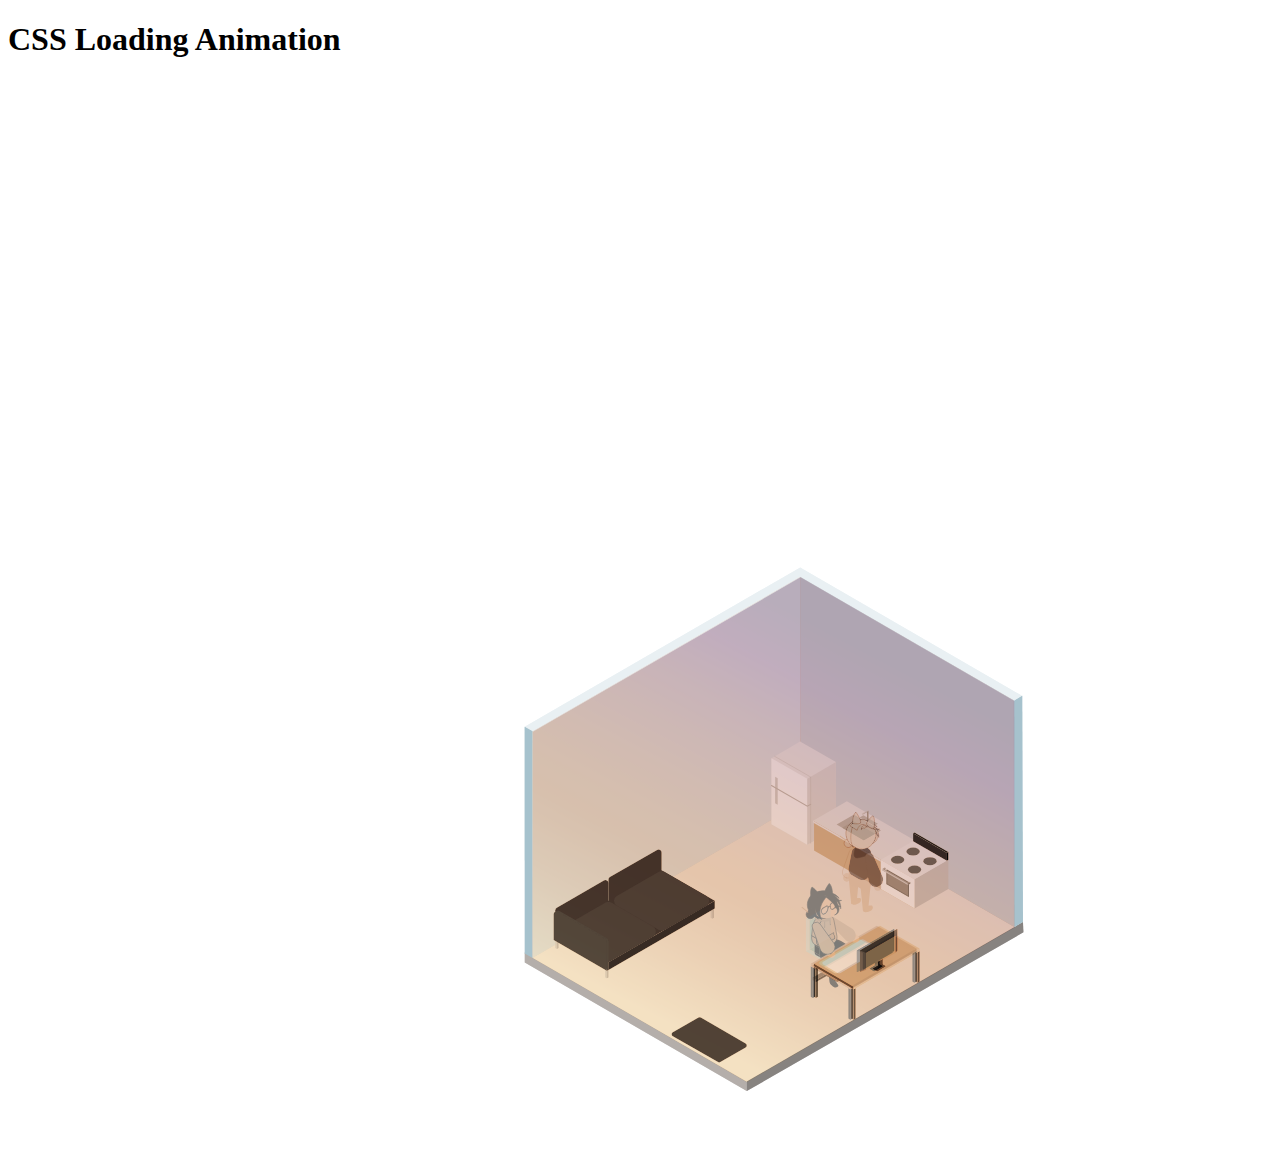
==== css-loading-animation/index.html @ eedde839 "Reformatted SVGs for editing" ====
<!DOCTYPE html>
<html lang="en">
  <head>
    <meta charset="UTF-8" />
    <meta name="viewport" content="width=device-width, initial-scale=1.0" />
    <title>CSS Loading Animation</title>
    <style>
      .container {
        display: flex;
        justify-content: center;
        align-items: center;
        height: 100vh; /* This centers vertically */
        perspective: 1000px; /* Adjust the perspective depth */
      }

      .loader {
        /* width: 20vw;
        height: 20vh; */
      }

      svg {
        position: absolute;
        left: 25%;
        height: 70%;
        width: 70%;
      }

      #room {
        height: 100%;
      }

      #desk {
        /* position: relative; */
        width: 12vw;
        left: 64%;
        top: 92.8%;
      }

      #svg-dawn {
        opacity: 100%;
      }

      #svg-dusk {
        opacity: 50%;
      }

      @keyframes turntable {
        0% {
          transform: rotateY(0deg);
        }
        100% {
          transform: rotateY(360deg);
        }

      }
      
    </style>
  </head>

  <body>
    <h1>CSS Loading Animation</h1>
    
    <div class="container">
        <div class="loader">

          <!-- dawn -->
            <svg id="svg-dawn" xmlns="http://www.w3.org/2000/svg" xmlns:xlink="http://www.w3.org/1999/xlink" viewBox="0 0 1247.9 1224">
              <defs>
              <style>
              .cls-1{isolation:isolate;}
              .cls-2{mix-blend-mode:color;}
              .cls-3{opacity:0.5;}
              .cls-4{mix-blend-mode:multiply;opacity:0.65;}
              .cls-5{fill:#b4aeaa;}
              .cls-6{fill:#e9f0f3;}
              .cls-7{fill:#f0e8e2;}
              .cls-8{fill:#d8e0e5;}
              .cls-9{fill:#c4d0d8;}
              .cls-10{fill:#878380;}
              .cls-11{fill:#a6c2cd;}
              .cls-12{fill:#b3b3b3;}
              .cls-13, .cls-42{fill:gray;}
              .cls-14{fill:#666;}
              .cls-15{fill:#303030;}
              .cls-16{fill:#b3e1e5;}
              .cls-17{fill:#8baeb3;}
              .cls-18{fill:#d5f1f5;}
              .cls-19{fill:#b9e8ef;}
              .cls-20{fill:#e1f3f5;}
              .cls-21{fill:#353030;}
              .cls-22{fill:#3d3a3a;}
              .cls-23{fill:#cdcdcd;}
              .cls-24{fill:#b4b4b4;}
              .cls-25{fill:#3f3f3f;}
              .cls-26{fill:#2b2828;}
              .cls-27{fill:#ebebeb;}
              .cls-28{fill:#fff;}
              .cls-29{fill:#cbcbcb;}
              .cls-30{fill:#d8d8d8;}
              .cls-31, .cls-32{fill:none;stroke:#b0b0b0;stroke-miterlimit:10;}
              .cls-31,.cls-32,.cls-42,.cls-62{stroke-linecap:round;}
              .cls-31{stroke-width:0.75px;}
              .cls-32, .cls-42{stroke-width:2px;}
              .cls-33{fill:#d1d1d1;}
              .cls-34{fill:#e8e8e8;}
              .cls-35{fill:#ceab89;}
              .cls-36{fill:#aaaaa9;}
              .cls-37{fill:#999997;}
              .cls-38{fill:#adadac;}
              .cls-39{fill:#c1c1c1;}
              .cls-40{fill:#efefef;}
              .cls-41{fill:#f0f0f0;}
              .cls-42{stroke:#686868;}
              .cls-42, .cls-62{stroke-linejoin:round;}
              .cls-43{fill:#595959;}
              .cls-44{fill:#f9f9f9;}
              .cls-45{fill:#2b2727;}
              .cls-46{fill:#20201d;}
              .cls-47{fill:#9d9d9d;}
              .cls-48{fill:#696969;}
              .cls-49{fill:#b3b3b1;}
              .cls-50{fill:#cccccb;}
              .cls-51{fill:#e0e0e0;}
              .cls-52{fill:#999998;}
              .cls-53{fill:#737372;}
              .cls-54{fill:#d6b79d;}
              .cls-55{fill:#b28d6f;}
              .cls-56{fill:#181818;}
              .cls-57{fill:#0c0c0c;}
              .cls-58{fill:#242424;}
              .cls-59{fill:#60605e;}
              .cls-60{fill:#e0b899;}
              .cls-61{fill:#f4dac4;}
              .cls-62,.cls-63{fill:#131111;}
              .cls-62{stroke:#131111;stroke-width:1.1px;}
              .cls-64{fill:#ccc0b4;}
              .cls-65{fill:#d0c3b5;}
              .cls-66{fill:#bfb0a1;}
              .cls-67{mix-blend-mode:overlay;opacity:0.92;fill:url(#Orange_Yellow);}
              </style>
              <linearGradient id="Orange_Yellow" x1="303.93" y1="794.79" x2="1091.66" y2="288.89" gradientUnits="userSpaceOnUse"><stop offset="0" stop-color="#fff33b"/><stop offset="0.04" stop-color="#fee72e"/><stop offset="0.12" stop-color="#fed51b"/><stop offset="0.2" stop-color="#fdca10"/><stop offset="0.28" stop-color="#fdc70c"/><stop offset="0.67" stop-color="#f3903f"/><stop offset="0.89" stop-color="#ed683c"/><stop offset="1" stop-color="#e93e3a"/></linearGradient>
              </defs>
              <g class="cls-1">
              <g id="room-base">
                  <polygon class="cls-5" points="154.5 821 154.5 840.3 585.8 1090.1 585.8 1071.6 154.5 821"/>
                  <polygon class="cls-6" points="1120.7 322.2 1105.4 331 689.7 90.9 169.8 391.1 154.3 382.1 689.7 72.7 1120.7 322.2"/>
                  <polygon class="cls-7" points="169.5 830.9 689.8 530.8 1105.7 771.4 585.8 1071.6 169.5 830.9"/>
                  <polygon class="cls-8" points="169.8 391.1 689.7 90.9 689.7 531.5 169.8 831.4 169.8 391.1"/>
                  <polygon class="cls-9" points="1105.7 331.1 1105.7 771.4 690 531.3 689.7 90.9 1105.7 331.1"/>
                  <polygon class="cls-10" points="585.8 1090.1 1123.3 781.6 1122.4 761.7 585.8 1071.6 585.8 1090.1"/>
                  <polygon class="cls-11" points="169.8 831.4 154.5 822.6 154.3 382.1 169.8 391.1 169.8 831.4"/>
                  <polygon class="cls-11" points="1105.7 331.1 1121 322.2 1122.4 761.7 1105.7 771.4 1105.7 331.1"/>
                  <polygon class="cls-12" points="713.6 874.4 713.6 869.9 720.5 873.8 720.5 878.4 713.6 874.4"/>
                  <polygon class="cls-13" points="741 854 761.6 842.1 768.5 846.1 747.9 858 768.5 869.9 761.6 873.8 741 862 720.5 873.8 713.6 869.9 734.2 858 713.6 846.1 720.5 842.1 741 854"/>
                  <polygon class="cls-14" points="720.5 878.4 720.5 873.8 741 862 761.6 873.8 761.6 878.4 741 866.5 720.5 878.4"/>
                  <polygon class="cls-15" points="761.6 878.4 761.6 873.8 768.5 869.9 768.5 874.4 761.6 878.4"/>
                  <polygon class="cls-12" points="713.6 850.7 713.6 846.1 734.2 858 730.3 860.3 713.6 850.7"/>
                  <polygon class="cls-15" points="751.8 860.2 747.9 858 768.5 846.1 768.5 850.7 751.8 860.2"/>
                  <polygon class="cls-14" points="734.2 858 734.2 818.7 741 822.3 741 862 734.2 858"/>
                  <polygon class="cls-15" points="747.9 858 747.9 818.7 741 822.3 741 862 747.9 858"/>
                  <polygon class="cls-16" points="707.6 814.6 748.8 790.8 790 814.6 748.8 838.4 707.6 814.6"/>
                  <polygon class="cls-17" points="748.8 846.3 748.8 838.4 790 814.6 790 822.5 748.8 846.3"/>
                  <polygon class="cls-18" points="700.8 818.6 707.6 814.6 748.8 838.4 748.8 846.3 700.8 818.6"/>
                  <polygon class="cls-19" points="707.6 814.6 707.6 759.1 748.8 735.2 748.8 790.8 707.6 814.6"/>
                  <polygon class="cls-20" points="707.6 814.6 707.6 759.1 700.8 755.1 700.8 818.6 707.6 814.6"/>
                  <polygon class="cls-18" points="741.9 731.3 748.8 735.2 707.6 759.1 700.8 755.1 741.9 731.3"/>
                  <polygon class="cls-21" points="420.3 660.9 317.1 720.5 213.8 780.1 317.1 839.7 420.3 780.1 523.6 720.5 420.3 660.9"/>
                  <path class="cls-21" d="M213.8,795.2V738.9a6.1,6.1,0,0,1,3-5.1l91.5-52.9a5.9,5.9,0,0,1,8.8,5.1v49.6Z"/>
                  <path class="cls-21" d="M317.1,735.6V679.5a6,6,0,0,1,2.9-5.1l91.6-52.9a5.8,5.8,0,0,1,8.7,5.1V676Z"/>
                  <path class="cls-22" d="M415,664l-81.8,47.2a10.7,10.7,0,0,0,0,18.6L415,777a10.8,10.8,0,0,0,10.7,0l81.8-47.2a10.7,10.7,0,0,0,0-18.6L425.7,664A10.8,10.8,0,0,0,415,664Z"/>
                  <polygon class="cls-23" points="213.8 812.2 217 814 217 797.1 213.8 795.3 213.8 812.2"/>
                  <polygon class="cls-24" points="220.2 795.2 217 797.1 217 814.1 220.2 812.2 220.2 795.2"/>
                  <path class="cls-22" d="M230.5,770.5l81.1-46.8a10.8,10.8,0,0,1,11,0l81.1,46.8a11.1,11.1,0,0,1,0,19.2l-81.1,46.8a10.8,10.8,0,0,1-11,0l-81.1-46.8A11.1,11.1,0,0,1,230.5,770.5Z"/>
                  <path class="cls-25" d="M317.1,854.8,213.8,795.2V745a5.6,5.6,0,0,1,8.3-4.8l92.2,53.1a5.4,5.4,0,0,1,2.8,4.7Z"/>
                  <polygon class="cls-23" points="310.8 869.2 313.9 871 313.9 854 310.8 852.2 310.8 869.2"/>
                  <polygon class="cls-24" points="317.1 852.2 313.9 854 313.9 871 317.1 869.2 317.1 852.2"/>
                  <path class="cls-25" d="M313.9,856.4,210.7,796.8V746.6a5.5,5.5,0,0,1,8.2-4.8l92.3,53a5.5,5.5,0,0,1,2.7,4.8Z"/>
                  <polygon class="cls-23" points="515.6 753.3 518.8 755.1 518.8 738.1 515.6 736.3 515.6 753.3"/>
                  <polygon class="cls-24" points="522 736.3 518.8 738.1 518.8 755.2 522 753.3 522 736.3"/>
                  <polygon class="cls-26" points="317.1 839.7 523.6 720.5 523.6 735.6 317.1 854.8 317.1 839.7"/>
                  <polygon class="cls-25" points="317.1 854.8 313.9 856.4 313.9 799.6 317.1 798 317.1 854.8"/>
                  <polygon class="cls-27" points="633.8 443.3 689.5 411.1 759.1 450.9 759.1 579.5 703.4 611.7 633.8 571.9 633.8 443.3"/>
                  <polygon class="cls-28" points="703.4 611.7 703.4 483.5 633.8 443.3 633.8 571.9 703.4 611.7"/>
                  <polygon class="cls-29" points="645.9 482.5 645.9 533.6 640.9 530.8 641 479.6 645.9 482.5"/>
                  <polygon class="cls-30" points="703.4 483.5 759.1 450.9 759.1 579.5 703.4 611.7 703.4 483.5"/>
                  <polyline class="cls-31" points="709.9 608.4 709.9 479.8 640.1 439.8"/>
                  <polyline class="cls-32" points="709.9 533 703.4 536.5 633.8 496.3"/>
                  <polygon class="cls-33" points="714.6 568.2 846.1 644.5 911.8 606.5 780.3 530.3 714.6 568.2"/>
                  <polygon class="cls-34" points="714.6 564.8 911.8 678.7 977.5 640.7 780.3 526.8 714.6 564.8"/>
                  <polygon class="cls-35" points="716.5 622.8 716.5 565.8 911.8 678.7 911.8 735.6 716.5 622.8"/>
                  <polygon class="cls-36" points="760.4 572.2 813 602.8 846.1 583.8 793.5 553.3 760.4 572.2"/>
                  <polygon class="cls-37" points="771.2 578.4 813.1 602.8 835.1 589.9 793.2 565.5 771.2 578.4"/>
                  <polygon class="cls-38" points="805.2 558.4 833.4 574.8 840.5 570.7 812.3 554.3 805.2 558.4"/>
                  <polygon class="cls-39" points="911.8 678.7 977.5 640.7 977.5 697.6 911.8 735.6 911.8 678.7"/>
                  <polygon class="cls-40" points="714.6 564.8 714.6 568.2 846.1 644.5 846.1 640.7 714.6 564.8"/>
                  <polygon class="cls-41" points="846.1 640.7 911.8 602.8 977.5 640.7 911.8 678.7 846.1 640.7"/>
                  <polygon class="cls-28" points="846.1 640.7 846.1 697.6 911.8 735.6 911.8 678.7 846.1 640.7"/>
                  <polygon class="cls-42" points="857.9 660.6 857.9 687.6 900 711.9 900 684.9 857.9 660.6"/>
                  <ellipse class="cls-43" cx="911.8" cy="659.7" rx="13" ry="7.8"/>
                  <ellipse class="cls-43" cx="941.8" cy="643.5" rx="13" ry="7.8"/>
                  <ellipse class="cls-43" cx="878.9" cy="640.7" rx="13" ry="7.8"/>
                  <ellipse class="cls-43" cx="909" cy="624.6" rx="13" ry="7.8"/>
                  <polygon class="cls-44" points="911.8 602.8 911.8 587.6 977.5 625.5 977.5 640.7 911.8 602.8"/>
                  <polygon class="cls-45" points="909 604.6 909 589.4 974.7 627.4 974.7 642.6 909 604.6"/>
                  <polygon points="977.5 625.5 974.7 627.4 974.7 642.6 977.5 640.7 977.5 625.5"/>
                  <polygon class="cls-46" points="909 589.4 911.8 587.6 977.5 625.5 974.7 627.4 909 589.4"/>
                  <polygon class="cls-47" points="854.1 655.8 849.1 658.7 898.7 687.4 903.7 684.5 902.2 683.6 898.7 685.5 852.2 658.6 855.4 656.6 854.1 655.8"/>
                  <polygon class="cls-47" points="854.1 658.1 849.1 661 898.7 689.7 903.7 686.8 902.2 685.9 898.7 687.8 852.2 660.9 855.4 658.9 854.1 658.1"/>
                  <polygon class="cls-33" points="849.1 661 849.1 658.7 898.7 687.4 898.7 689.7 849.1 661"/>
                  <polygon class="cls-48" points="903.7 684.5 903.7 686.8 898.7 689.7 898.7 687.4 903.7 684.5"/>
                  <polygon class="cls-48" points="855.4 658.9 855.4 656.6 852.2 658.6 854.1 659.7 855.4 658.9"/>
                  <polygon class="cls-49" points="793.5 553.3 793.2 565.5 835.1 589.9 846.1 583.8 793.5 553.3"/>
                  <polygon class="cls-50" points="821 544.5 822.6 545.3 810.8 552.1 809.2 551.3 821 544.5"/>
                  <polyline class="cls-51" points="810.8 553 810.8 552.1 809.2 551.3 809.2 552.2 810.8 553"/>
                  <polygon class="cls-52" points="821.2 546.1 822.6 545.3 822.6 564.7 821.2 565.5 821.2 546.1"/>
                  <polygon class="cls-52" points="810.8 552.1 810.8 553 821.2 547 821.2 546.1 810.8 552.1"/>
                  <polygon class="cls-53" points="819.6 548 821.2 547 821.2 565.5 819.6 564.7 819.6 548"/>
                  <path class="cls-22" d="M442.2,975.8l49.9-28.7a4.3,4.3,0,0,1,4.4,0l87.1,50.5a4.4,4.4,0,0,1,0,7.6l-49.2,28.6a4.3,4.3,0,0,1-4.4,0l-87.8-50.4A4.3,4.3,0,0,1,442.2,975.8Z"/>
                  <polygon points="724.2 847.6 720.2 849.9 720.2 909.2 724.2 906.9 724.2 847.6"/>
                  <polygon class="cls-15" points="716.3 906.9 716.3 847.6 720.2 849.9 720.2 909.2 716.3 906.9"/>
                  <polygon points="797.3 889.8 793.3 892.1 793.3 951.4 797.3 949.1 797.3 889.8"/>
                  <polygon class="cls-15" points="789.4 949.1 789.4 889.8 793.3 892.1 793.3 951.4 789.4 949.1"/>
                  <polygon points="921.7 818.1 917.7 820.4 917.7 879.6 921.7 877.4 921.7 818.1"/>
                  <polygon class="cls-15" points="913.8 877.4 913.8 818.1 917.7 820.4 917.7 879.6 913.8 877.4"/>
                  <polygon class="cls-35" points="716.3 847.6 844.7 773.5 921.5 818.1 793.3 892.1 716.3 847.6"/>
                  <polygon class="cls-35" points="716.3 842.8 844.7 768.7 921.5 813.3 793.3 887.3 716.3 842.8"/>
                  <polygon class="cls-54" points="716.3 847.6 716.3 842.8 793.3 887.3 793.3 892.1 716.3 847.6"/>
                  <polygon class="cls-55" points="921.5 813.3 921.5 818.1 793.3 892.1 793.3 887.3 921.5 813.3"/>
                  <path class="cls-19" d="M734.2,838.7,807.3,796a6.3,6.3,0,0,1,6.5,0l22.6,13a6.5,6.5,0,0,1,0,11.2l-68.1,39.9a6.6,6.6,0,0,1-6.4,0l-27.7-16A3.1,3.1,0,0,1,734.2,838.7Z"/>
                  <path class="cls-28" d="M823.2,801.4l22.9,13.2L768.4,860a6.5,6.5,0,0,1-6.6,0l-19.5-11.3Z"/>
                  <polygon class="cls-15" points="805.8 817.1 878.2 775.2 878.2 817.1 805.8 858.9 805.8 817.1"/>
                  <polygon class="cls-56" points="817.2 821.2 875.2 787.8 875.2 821.2 817.2 854.7 817.2 821.2"/>
                  <polygon class="cls-57" points="830.9 851.8 847.3 842.4 855.5 847.1 839.3 856.5 830.9 851.8"/>
                  <polygon class="cls-57" points="830.9 852.4 847.3 842.9 855.5 847.7 839.3 857.1 830.9 852.4"/>
                  <polygon class="cls-58" points="840.7 853.1 840.7 838.8 850 833.4 850 847.7 840.7 853.1"/>
                  <polygon class="cls-15" points="805.8 817.1 817.2 821.2 875.2 787.8 878.2 775.2 805.8 817.1"/>
                  <polygon class="cls-43" points="817.2 854.7 805.8 858.9 805.8 817.1 817.2 821.2 817.2 854.7"/>
                  <polygon class="cls-57" points="875.2 787.8 878.2 775.2 878.2 817.1 875.2 821.2 875.2 787.8"/>
                  <polygon class="cls-58" points="830.9 851.8 830.9 852.4 839.3 857.1 839.3 856.5 830.9 851.8"/>
                  <polygon points="839.3 856.5 855.5 847.1 855.5 847.7 839.3 857.1 839.3 856.5"/>
              </g>
              <g id="log-stand">
                      <ellipse class="cls-59" cx="797" cy="577.2" rx="3.4" ry="2"/>
                      <rect class="cls-60" x="802.2" y="606.9" width="13.2" height="17.33" rx="6.6"/>
                      <path class="cls-61" d="M830.7,593.9c7.6,7.1-1.2,22.1-16.4,22.1s-28.7-8.2-28.7-23.3,4.9-28.1,20-28.1h.7C821.1,564.9,830.7,579,830.7,593.9Z"/>
                      <path class="cls-62" d="M808.8,573.5c-21.4,23.4-13.3,42.8-13.3,42.8s-13.5-11.2-8.9-38.7C789.4,561.3,808.8,573.5,808.8,573.5Z"/>
                      <path class="cls-62" d="M818.3,572.4s19.5,11.8,14,28.7C832.3,601.1,846.8,582,818.3,572.4Z"/>
                  <g class="cls-1">
                      <path class="cls-63" d="M832.9,582.6l.8.5a1.1,1.1,0,0,1,.4.5,4.6,4.6,0,0,1,.3,2,15.3,15.3,0,0,1-1.7,6.9l-.8-.4a16.2,16.2,0,0,0,1.8-7,4.6,4.6,0,0,0-.4-2A1,1,0,0,0,832.9,582.6Z"/>
                      <path class="cls-63" d="M824.6,597.6l-.8-.4a4,4,0,0,0,3.9-.3,11.8,11.8,0,0,0,4.2-4.8l.8.4a11.8,11.8,0,0,1-4.2,4.8A3.7,3.7,0,0,1,824.6,597.6Z"/>
                      <path class="cls-63" d="M821.3,592.7c.1,0,.2-.2.3-.4l.8.5c-.1.1-.2.3-.4.4h-.2l-.7-.4Z"/>
                      <path class="cls-63" d="M821.5,591.8l.8.5c.1,0,.2.2.1.5l-.8-.5C821.7,592.1,821.7,591.9,821.5,591.8Z"/>
                      <path class="cls-63" d="M821.5,591.8l.8.5h-.1l-.7-.4Z"/>
                      <path class="cls-63" d="M820.9,592.8h.2l.7.4h-.1Z"/>
                      <path class="cls-63" d="M822.9,597.8c-1.2-.9-2-2.6-2-5l.7.4h.1a6.5,6.5,0,0,0,1.9,5.1l.4.3-.7-.5C823.1,598,823,598,822.9,597.8Z"/>
                      <path class="cls-63" d="M820,592.8l-.8-.5a3.4,3.4,0,0,1,1.7-.5h.6l.7.4h-.5A4.9,4.9,0,0,0,820,592.8Z"/>
                      <path class="cls-63" d="M833.4,581.7l.8.4a2.1,2.1,0,0,0-1.4-.1,11.4,11.4,0,0,0-2.8,1.3l-1.7,1-1.6.9a12.5,12.5,0,0,0-3.6,2.8,11.3,11.3,0,0,0-1.1,2.2,6.4,6.4,0,0,0-.3,2l-.8-.4a13.3,13.3,0,0,1,.3-2.1,7.2,7.2,0,0,1,1.2-2.1,9.7,9.7,0,0,1,3.5-2.8l1.7-1,1.6-.9a9,9,0,0,1,2.9-1.3A1.4,1.4,0,0,1,833.4,581.7Z"/>
                      <path class="cls-63" d="M834.8,582.8a4.7,4.7,0,0,1,.4,2.3,16.8,16.8,0,0,1-1.9,7.6,13.1,13.1,0,0,1-4.8,5.5c-1.9,1.1-3.6,1.1-4.9.1a6.5,6.5,0,0,1-1.9-5.1h.3c.2-.1.3-.3.4-.4s0-.6-.2-.6h-.5a6.4,6.4,0,0,1,.3-2,11.3,11.3,0,0,1,1.1-2.2,12.5,12.5,0,0,1,3.6-2.8l1.6-.9,1.7-1a11.4,11.4,0,0,1,2.8-1.3A1.6,1.6,0,0,1,834.8,582.8Zm-2.1,9.7a15.3,15.3,0,0,0,1.7-6.9,4.6,4.6,0,0,0-.3-2,1.3,1.3,0,0,0-.9-.7,8.2,8.2,0,0,0-3.1,1.2H830l-1.7,1-1.6.9h-.2a24.9,24.9,0,0,0-2.4,1.7,5.5,5.5,0,0,0-1.4,2.2,7.8,7.8,0,0,0-.3,2.4c0,2.3.7,4,1.8,4.9a3.8,3.8,0,0,0,4.3-.1,11.8,11.8,0,0,0,4.2-4.8"/>
                      <path class="cls-63" d="M817.5,594.8l.2-.2.8.4-.2.2Z"/>
                      <path class="cls-63" d="M817.3,595a.2.2,0,0,0,.2-.2l.8.4-.2.3Z"/>
                      <path class="cls-63" d="M817,595a.2.2,0,0,0,.3,0l.8.5h-.3Z"/>
                      <path class="cls-63" d="M817.8,595.5l-.8-.5h0l.8.5Z"/>
                      <path class="cls-63" d="M817.8,595.5l-.8-.5c-.1,0-.1-.1-.1-.2l.8.4A.4.4,0,0,0,817.8,595.5Z"/>
                      <path class="cls-63" d="M817.8,594.8l-.7-.4a2.1,2.1,0,0,1,.6-.8,6.7,6.7,0,0,1,1.5-1.3l.8.5a7.5,7.5,0,0,0-1.6,1.3C818.1,594.5,817.9,594.8,817.8,594.8Z"/>
                      <path class="cls-63" d="M817.7,595.2l-.8-.4.2-.4.7.4A.6.6,0,0,0,817.7,595.2Z"/>
                      <path class="cls-63" d="M820,592.8a4.9,4.9,0,0,1,1.7-.6h.5c.2,0,.3.3.2.6s-.2.3-.4.4h-.3a3.1,3.1,0,0,0-1.7.5,5.1,5.1,0,0,0-1.5,1.3l-.2.2-.2.3h-.3a.4.4,0,0,1-.1-.3.6.6,0,0,1,.1-.4c.1,0,.3-.3.6-.7A7.5,7.5,0,0,1,820,592.8Z"/>
                      <path class="cls-63" d="M816.1,592.3l.8.4c.2.1.3.3.5.5a4.9,4.9,0,0,1,.3,2l-.8-.4a4.6,4.6,0,0,0-.3-2A.8.8,0,0,0,816.1,592.3Z"/>
                      <path class="cls-63" d="M807.9,607.3l-.8-.5a3.7,3.7,0,0,0,3.8-.2,11.3,11.3,0,0,0,4.2-4.9,15.4,15.4,0,0,0,1.8-6.9l.8.4a15.8,15.8,0,0,1-1.8,7,11.1,11.1,0,0,1-4.2,4.8A3.6,3.6,0,0,1,807.9,607.3Z"/>
                      <path class="cls-63" d="M815.3,591.2a2.2,2.2,0,0,1,1.4.1l.8.5a2.2,2.2,0,0,0-1.4-.1,11.4,11.4,0,0,0-2.8,1.3l-.8-.5A11.4,11.4,0,0,1,815.3,591.2Z"/>
                      <path class="cls-63" d="M813.3,593a11.4,11.4,0,0,1,2.8-1.3,1.6,1.6,0,0,1,2,.8,3.2,3.2,0,0,1,.3,1.6c-.3.4-.5.7-.6.7a.6.6,0,0,0-.1.4,4.9,4.9,0,0,0-.3-2,1.3,1.3,0,0,0-.9-.6,5.8,5.8,0,0,0-3.1,1.2h-.1l-1.7.9-1.7,1h-.1a9.2,9.2,0,0,0-2.4,1.7,4.2,4.2,0,0,0-1.4,2.2,7.8,7.8,0,0,0-.3,2.4c0,2.3.7,4,1.8,4.8a3.4,3.4,0,0,0,4.2,0,11.1,11.1,0,0,0,4.2-4.8,15.8,15.8,0,0,0,1.8-7,.4.4,0,0,0,.1.3h.3l.2-.3.2-.2a17.8,17.8,0,0,1-2,7.4,13.1,13.1,0,0,1-4.8,5.5c-1.9,1.1-3.6,1-4.8.1s-2-2.9-2-5.4a8.6,8.6,0,0,1,.4-2.8,5.3,5.3,0,0,1,1.1-2.1,12,12,0,0,1,3.5-2.8l1.7-1Z"/>
                      <path class="cls-63" d="M810.8,593.5l1.7-1,.8.5-1.7.9-1.7,1a12,12,0,0,0-3.5,2.8,5.3,5.3,0,0,0-1.1,2.1,8.6,8.6,0,0,0-.4,2.8c0,2.5.8,4.4,2,5.4l.4.2-.8-.4-.4-.3c-1.2-1-2-2.8-2-5.3a11.1,11.1,0,0,1,.4-2.8,7.6,7.6,0,0,1,1.1-2.2,12.5,12.5,0,0,1,3.6-2.8Z"/>
                  </g>
                      <path class="cls-62" d="M816.1,566.8s8.1,24.6,26.4,26.3C842.5,593.1,822.3,595.4,816.1,566.8Z"/>
                      <ellipse class="cls-61" cx="779.8" cy="674.1" rx="8.3" ry="7.1" transform="translate(-76.6 1247.6) rotate(-74.6)"/>
                      <path class="cls-64" d="M779.4,675.9h0c5.5,1.3,11.2-3,12.7-9.6l4.3-38.9c.4-3.5-1.5-6.6-4.3-7.2h0c-2.9-.7-5.9,1.3-7,4.6l-13,37C770.6,668.3,773.9,674.7,779.4,675.9Z"/>
                      <path class="cls-62" d="M810.2,568.6s19.7-.7,28.9,8.6C839.1,577.2,831.5,562,810.2,568.6Z"/>
                      <path class="cls-63" d="M789,726.3c1.1,1.8,6.2,1.6,10,.1l5-52.2c0-6-4.6-10.9-10.2-10.9h0c-5.6,0-10.1,4.8-10.1,10.8h0l4.7,48.6C788.4,725.7,787.9,724.5,789,726.3Z"/>
                  <g class="cls-1">
                      <path class="cls-63" d="M796,650.1l-9.7,5.6c1.5-.9,3.5-.7,5.7.5l9.7-5.6C799.4,649.3,797.4,649.2,796,650.1Z"/>
                      <path class="cls-63" d="M815.1,698.6l9.7-5.7c1.4-.8,2.3-2.6,2.3-5.1l-9.7,5.7C817.4,696,816.5,697.7,815.1,698.6Z"/>
                      <polygon class="cls-63" points="817.4 693.5 827.1 687.8 827.2 674.5 817.5 680.1 817.4 693.5"/>
                      <polygon class="cls-63" points="809.5 666.4 819.2 660.8 801.7 650.6 792 656.2 809.5 666.4"/>
                      <path class="cls-63" d="M817.5,680.1l9.7-5.6c0-5.1-3.6-11.2-8-13.7l-9.7,5.6C813.9,668.9,817.5,675.1,817.5,680.1Z"/>
                      <path class="cls-63" d="M792,656.2c-4.4-2.5-8-.5-8,4.6v13.3c0,5.1,3.6,11.2,8,13.8L809.4,698c4.4,2.5,8,.5,8-4.5V680.1c0-5-3.6-11.2-8-13.7Z"/>
                  </g>
                      <path class="cls-63" d="M812.5,741.4c1.1,1.7,9.1,2.4,9.1-3.3l5-50a10.4,10.4,0,0,0-10.2-10.4h0a10.3,10.3,0,0,0-10.1,10.4l4.7,46.6A12.3,12.3,0,0,0,812.5,741.4Z"/>
                  <g class="cls-1">
                      <path class="cls-65" d="M788.7,661.4l9.7-5.6a1.2,1.2,0,0,1-.6-1.2l-9.7,5.6A1.1,1.1,0,0,0,788.7,661.4Z"/>
                      <polygon class="cls-65" points="788.1 660.2 797.8 654.6 798 650.3 788.3 656 788.1 660.2"/>
                      <path class="cls-65" d="M798,650.3c0-.1.1-.3.2-.3l-9.7,5.6c-.1,0-.1.2-.2.4Z"/>
                      <path class="cls-66" d="M788.9,655.4l9.7-5.6h-.3a.1.1,0,0,0-.1.1l-9.7,5.6h.1Z"/>
                      <path class="cls-65" d="M798.6,649.8c1.3-.8,1.3-3.5,1.2-4.9-3.2,1.9-6.4,3.8-9.7,5.6.1,1.5.1,4.2-1.2,4.9Z"/>
                      <polygon class="cls-66" points="806.6 659.2 816.3 653.6 800.5 644.5 790.8 650.1 806.6 659.2"/>
                      <path class="cls-65" d="M799.8,644.9a.8.8,0,0,1,.2-.5l-9.7,5.7c-.1,0-.2.2-.2.4h0c3.3-1.8,6.5-3.7,9.7-5.6Z"/>
                      <path class="cls-66" d="M800,644.4l-9.7,5.7a.5.5,0,0,1,.5,0l9.7-5.6Z"/>
                      <polygon class="cls-65" points="808.3 673 818 667.4 798.4 655.8 788.7 661.4 808.3 673"/>
                      <path class="cls-65" d="M818.5,667.4a.4.4,0,0,1-.5,0l-9.7,5.6a.4.4,0,0,0,.5,0Z"/>
                      <path class="cls-66" d="M808.8,673l9.7-5.6a.5.5,0,0,0,.2-.4l-9.7,5.6C809,672.8,808.9,673,808.8,673Z"/>
                      <polygon class="cls-66" points="809 672.6 818.7 667 818.7 662.2 809 667.9 809 672.6"/>
                      <path class="cls-66" d="M809,667.9l9.7-5.7a1.6,1.6,0,0,0-.5-1c-.6-.6-1.8-2.3-1.2-6.3a1.6,1.6,0,0,0-.7-1.3l-9.7,5.6a1.9,1.9,0,0,1,.7,1.3c-.6,4,.6,5.7,1.3,6.4A1.5,1.5,0,0,1,809,667.9Z"/>
                      <path class="cls-65" d="M817,678.6l9.7-5.6c4.6-2.7,7.1-8.8,6.2-17.5l-9.7,5.6C824.1,669.8,821.6,676,817,678.6Z"/>
                      <polygon class="cls-65" points="823.2 661.1 832.9 655.5 831.2 639.1 821.5 644.7 823.2 661.1"/>
                      <path class="cls-65" d="M789.8,625.2c1.5-7.8,8.2-10.2,15.8-5.8l.7.4c7.8,4.9,14.2,15.4,15.2,24.9l1.7,16.4c1.7,16.2-8.6,23.7-21.9,16l-10.9-6.3c-4.4-2.5-7.7-9-6.8-13.5Z"/>
                      <path class="cls-65" d="M803.9,612.7l-9.7,5.6c2.9-1.7,7-1.4,11.4,1.1l.7.4c7.8,4.9,14.2,15.4,15.2,24.9l9.7-5.6c-1-9.5-7.4-20-15.2-24.9l-.7-.4C810.9,611.3,806.8,611,803.9,612.7Z"/>
                  </g>
                      <path class="cls-66" d="M816.1,633c-3.7,1.8-16,5.4-19.1,3.5-6.3-4,.6-20.6.6-20.6s21.2-3.9,27.6,6.5C829.8,629.9,819.8,631.1,816.1,633Z"/>
                      <circle class="cls-62" cx="783.3" cy="608.4" r="8.4"/>
                      <path class="cls-62" d="M810.8,572.3s48.8,29.7,8.6,39.3C856.8,607.3,835.6,572.6,810.8,572.3Z"/>
                      <path class="cls-62" d="M837.1,590.2c0,14.8-11.6,29.9-27.4,29.9s-30.1-15.4-30.1-30.2,12.7-26.7,28.4-26.7S837.1,575.5,837.1,590.2Z"/>
                      <path class="cls-62" d="M809.5,564.9s29.7,12.3,32.7,32.6C842.2,597.5,846,569.7,809.5,564.9Z"/>
                      <path class="cls-62" d="M794.9,564.1s-14.6,35.9-1.8,52.5C787.2,613.6,762,584.8,794.9,564.1Z"/>
                      <path class="cls-62" d="M808.4,581.2s4.1-3.6,6.4-1.6c0,0,.5-3.7,5.2-2.4C820,577.2,809,568.5,808.4,581.2Z"/>
                      <rect class="cls-35" x="771.8" y="591.4" width="2" height="15.94" transform="translate(-179.4 822.5) rotate(-51)"/>
                      <path class="cls-62" d="M786.7,574.3s19.2-24,40.6-3.6c0,0,5,11,16.5,10.5,0,0-9.8,4.1-24.5-6.1s-18.9,7.6-18.9,7.6Z"/>
                      <path class="cls-63" d="M829.9,730.3c-.9-1.4-13.7.3-13.7.3s-4.1,9.4-1.9,11,12.3.8,15.8-5.2A6.2,6.2,0,0,0,829.9,730.3Z"/>
                      <path class="cls-63" d="M806.8,715.5c-.9-1.4-13.7.4-13.7.4s-4.1,9.4-1.9,11,12.2.8,15.8-5.2A6.3,6.3,0,0,0,806.8,715.5Z"/>
              </g>
              <g id="log-stand-armR">
                  <ellipse class="cls-61" cx="839.8" cy="693.1" rx="7.1" ry="8.3" transform="translate(-54.7 72.2) rotate(-4.8)"/>
                  <path class="cls-65" d="M840.5,693h0a14.3,14.3,0,0,0,9.8-17.7l-18.5-42.6a8.2,8.2,0,0,0-9.7-4.7h0a8.2,8.2,0,0,0-5.9,9.1l6.6,46A14.4,14.4,0,0,0,840.5,693Z"/>
              </g>
              <g id="log-stand-earR">
                  <path class="cls-62" d="M832.6,579.7s3.9-17.6-1.5-24.5c0,0-11.7,7.7-12.7,16.3A16.4,16.4,0,0,0,832.6,579.7Z"/>
              </g>
              <g id="log-stand-earL">
                  <path class="cls-62" d="M791.2,570.2s-.2-16.5,6.5-22.1c0,0,10.3,12.8,9.4,21.5C807.1,569.6,801.1,572.1,791.2,570.2Z"/>
              </g>
              <g id="morning">
                  <polygon class="cls-67" points="169 390.8 689 90.6 1104.6 330.7 1104.9 771.1 585 1071.3 168.7 830.5 169 390.8"/>
              </g>
              </g>
              </svg>

          <!-- dusk -->
            <svg id="svg-dusk" xmlns="http://www.w3.org/2000/svg" xmlns:xlink="http://www.w3.org/1999/xlink" viewBox="0 0 1247.9 1224">
              <defs>
              <style>
              .cls-1{isolation:isolate;}.cls-2{mix-blend-mode:color;}.cls-3,.cls-68{opacity:0.5;}.cls-4,.cls-68{mix-blend-mode:multiply;}.cls-4{opacity:0.65;}.cls-5{fill:#b4aeaa;}.cls-6{fill:#e9f0f3;}.cls-7{fill:#f0e8e2;}.cls-8{fill:#d8e0e5;}.cls-9{fill:#c4d0d8;}.cls-10{fill:#878380;}.cls-11{fill:#a6c2cd;}.cls-12{fill:#b3b3b3;}.cls-13,.cls-42{fill:gray;}.cls-14{fill:#666;}.cls-15{fill:#303030;}.cls-16{fill:#b3e1e5;}.cls-17{fill:#8baeb3;}.cls-18{fill:#d5f1f5;}.cls-19{fill:#b9e8ef;}.cls-20{fill:#e1f3f5;}.cls-21{fill:#353030;}.cls-22{fill:#3d3a3a;}.cls-23{fill:#cdcdcd;}.cls-24{fill:#b4b4b4;}.cls-25{fill:#3f3f3f;}.cls-26{fill:#2b2828;}.cls-27{fill:#ebebeb;}.cls-28{fill:#fff;}.cls-29{fill:#cbcbcb;}.cls-30{fill:#d8d8d8;}.cls-31,.cls-32,.cls-64{fill:none;stroke-miterlimit:10;}.cls-31,.cls-32{stroke:#b0b0b0;}.cls-31,.cls-32,.cls-42,.cls-64,.cls-66{stroke-linecap:round;}.cls-31{stroke-width:0.75px;}.cls-32,.cls-42{stroke-width:2px;}.cls-33{fill:#d1d1d1;}.cls-34{fill:#e8e8e8;}.cls-35{fill:#ceab89;}.cls-36{fill:#aaaaa9;}.cls-37{fill:#999997;}.cls-38{fill:#adadac;}.cls-39{fill:#c1c1c1;}.cls-40{fill:#efefef;}.cls-41{fill:#f0f0f0;}.cls-42{stroke:#686868;}.cls-42,.cls-66{stroke-linejoin:round;}.cls-43{fill:#595959;}.cls-44{fill:#f9f9f9;}.cls-45{fill:#2b2727;}.cls-46{fill:#20201d;}.cls-47{fill:#9d9d9d;}.cls-48{fill:#696969;}.cls-49{fill:#b3b3b1;}.cls-50{fill:#cccccb;}.cls-51{fill:#e0e0e0;}.cls-52{fill:#999998;}.cls-53{fill:#737372;}.cls-54,.cls-66{fill:#131111;}.cls-55{fill:#d6b79d;}.cls-56{fill:#b28d6f;}.cls-57{fill:#181818;}.cls-58{fill:#0c0c0c;}.cls-59{fill:#242424;}.cls-60{fill:#f4dac4;}.cls-61{fill:#ccc0b4;}.cls-62{fill:#d0c3b5;}.cls-63{fill:#bfb0a1;}.cls-64{stroke:#383838;stroke-width:0.55px;}.cls-65{fill:#383838;}.cls-66{stroke:#131111;stroke-width:1.1px;}.cls-67{fill:#e0b899;}.cls-68{fill:url(#linear-gradient);}
              </style>
              <linearGradient id="linear-gradient" x1="420.53" y1="996.59" x2="840.68" y2="196.94" gradientUnits="userSpaceOnUse"><stop offset="0.04" stop-color="#ffd26a"/><stop offset="0.06" stop-color="#fac861"/><stop offset="0.2" stop-color="#da8a2d"/><stop offset="0.31" stop-color="#c7640c"/><stop offset="0.36" stop-color="#bf5500"/><stop offset="0.43" stop-color="#b64e06"/><stop offset="0.55" stop-color="#9f3b17"/><stop offset="0.71" stop-color="#791d32"/><stop offset="0.83" stop-color="#55004b"/><stop offset="0.95" stop-color="#2d003f"/>
              </linearGradient>
              </defs>
              <g class="cls-1">
              <g id="room-base">
              <polygon class="cls-5" points="154.5 821 154.5 840.3 585.8 1090.1 585.8 1071.6 154.5 821"/>
              <polygon class="cls-6" points="1120.7 322.2 1105.4 331 689.7 90.9 169.8 391.1 154.3 382.1 689.7 72.7 1120.7 322.2"/>
              <polygon class="cls-7" points="169.5 830.9 689.8 530.8 1105.7 771.4 585.8 1071.6 169.5 830.9"/>
              <polygon class="cls-8" points="169.8 391.1 689.7 90.9 689.7 531.5 169.8 831.4 169.8 391.1"/>
              <polygon class="cls-9" points="1105.7 331.1 1105.7 771.4 690 531.3 689.7 90.9 1105.7 331.1"/>
              <polygon class="cls-10" points="585.8 1090.1 1123.3 781.6 1122.4 761.7 585.8 1071.6 585.8 1090.1"/>
              <polygon class="cls-11" points="169.8 831.4 154.5 822.6 154.3 382.1 169.8 391.1 169.8 831.4"/>
              <polygon class="cls-11" points="1105.7 331.1 1121 322.2 1122.4 761.7 1105.7 771.4 1105.7 331.1"/>
              <polygon class="cls-12" points="713.6 874.4 713.6 869.9 720.5 873.8 720.5 878.4 713.6 874.4"/>
              <polygon class="cls-13" points="741 854 761.6 842.1 768.5 846.1 747.9 858 768.5 869.9 761.6 873.8 741 862 720.5 873.8 713.6 869.9 734.2 858 713.6 846.1 720.5 842.1 741 854"/>
              <polygon class="cls-14" points="720.5 878.4 720.5 873.8 741 862 761.6 873.8 761.6 878.4 741 866.5 720.5 878.4"/>
              <polygon class="cls-15" points="761.6 878.4 761.6 873.8 768.5 869.9 768.5 874.4 761.6 878.4"/>
              <polygon class="cls-12" points="713.6 850.7 713.6 846.1 734.2 858 730.3 860.3 713.6 850.7"/>
              <polygon class="cls-15" points="751.8 860.2 747.9 858 768.5 846.1 768.5 850.7 751.8 860.2"/>
              <polygon class="cls-14" points="734.2 858 734.2 818.7 741 822.3 741 862 734.2 858"/>
              <polygon class="cls-15" points="747.9 858 747.9 818.7 741 822.3 741 862 747.9 858"/>
              <polygon class="cls-16" points="707.6 814.6 748.8 790.8 790 814.6 748.8 838.4 707.6 814.6"/>
              <polygon class="cls-17" points="748.8 846.3 748.8 838.4 790 814.6 790 822.5 748.8 846.3"/>
              <polygon class="cls-18" points="700.8 818.6 707.6 814.6 748.8 838.4 748.8 846.3 700.8 818.6"/>
              <polygon class="cls-19" points="707.6 814.6 707.6 759.1 748.8 735.2 748.8 790.8 707.6 814.6"/>
              <polygon class="cls-20" points="707.6 814.6 707.6 759.1 700.8 755.1 700.8 818.6 707.6 814.6"/>
              <polygon class="cls-18" points="741.9 731.3 748.8 735.2 707.6 759.1 700.8 755.1 741.9 731.3"/>
              <polygon class="cls-21" points="420.3 660.9 317.1 720.5 213.8 780.1 317.1 839.7 420.3 780.1 523.6 720.5 420.3 660.9"/>
              <path class="cls-21" d="M213.8,795.2V738.9a6.1,6.1,0,0,1,3-5.1l91.5-52.9a5.9,5.9,0,0,1,8.8,5.1v49.6Z"/>
              <path class="cls-21" d="M317.1,735.6V679.5a6,6,0,0,1,2.9-5.1l91.6-52.9a5.8,5.8,0,0,1,8.7,5.1V676Z"/>
              <path class="cls-22" d="M415,664l-81.8,47.2a10.7,10.7,0,0,0,0,18.6L415,777a10.8,10.8,0,0,0,10.7,0l81.8-47.2a10.7,10.7,0,0,0,0-18.6L425.7,664A10.8,10.8,0,0,0,415,664Z"/>
              <polygon class="cls-23" points="213.8 812.2 217 814 217 797.1 213.8 795.3 213.8 812.2"/>
              <polygon class="cls-24" points="220.2 795.2 217 797.1 217 814.1 220.2 812.2 220.2 795.2"/>
              <path class="cls-22" d="M230.5,770.5l81.1-46.8a10.8,10.8,0,0,1,11,0l81.1,46.8a11.1,11.1,0,0,1,0,19.2l-81.1,46.8a10.8,10.8,0,0,1-11,0l-81.1-46.8A11.1,11.1,0,0,1,230.5,770.5Z"/>
              <path class="cls-25" d="M317.1,854.8,213.8,795.2V745a5.6,5.6,0,0,1,8.3-4.8l92.2,53.1a5.4,5.4,0,0,1,2.8,4.7Z"/>
              <polygon class="cls-23" points="310.8 869.2 313.9 871 313.9 854 310.8 852.2 310.8 869.2"/>
              <polygon class="cls-24" points="317.1 852.2 313.9 854 313.9 871 317.1 869.2 317.1 852.2"/>
              <path class="cls-25" d="M313.9,856.4,210.7,796.8V746.6a5.5,5.5,0,0,1,8.2-4.8l92.3,53a5.5,5.5,0,0,1,2.7,4.8Z"/>
              <polygon class="cls-23" points="515.6 753.3 518.8 755.1 518.8 738.1 515.6 736.3 515.6 753.3"/>
              <polygon class="cls-24" points="522 736.3 518.8 738.1 518.8 755.2 522 753.3 522 736.3"/>
              <polygon class="cls-26" points="317.1 839.7 523.6 720.5 523.6 735.6 317.1 854.8 317.1 839.7"/>
              <polygon class="cls-25" points="317.1 854.8 313.9 856.4 313.9 799.6 317.1 798 317.1 854.8"/>
              <polygon class="cls-27" points="633.8 443.3 689.5 411.1 759.1 450.9 759.1 579.5 703.4 611.7 633.8 571.9 633.8 443.3"/>
              <polygon class="cls-28" points="703.4 611.7 703.4 483.5 633.8 443.3 633.8 571.9 703.4 611.7"/>
              <polygon class="cls-29" points="645.9 482.5 645.9 533.6 640.9 530.8 641 479.6 645.9 482.5"/>
              <polygon class="cls-30" points="703.4 483.5 759.1 450.9 759.1 579.5 703.4 611.7 703.4 483.5"/>
              <polyline class="cls-31" points="709.9 608.4 709.9 479.8 640.1 439.8"/>
              <polyline class="cls-32" points="709.9 533 703.4 536.5 633.8 496.3"/>
              <polygon class="cls-33" points="714.6 568.2 846.1 644.5 911.8 606.5 780.3 530.3 714.6 568.2"/>
              <polygon class="cls-34" points="714.6 564.8 911.8 678.7 977.5 640.7 780.3 526.8 714.6 564.8"/>
              <polygon class="cls-35" points="716.5 622.8 716.5 565.8 911.8 678.7 911.8 735.6 716.5 622.8"/>
              <polygon class="cls-36" points="760.4 572.2 813 602.8 846.1 583.8 793.5 553.3 760.4 572.2"/>
              <polygon class="cls-37" points="771.2 578.4 813.1 602.8 835.1 589.9 793.2 565.5 771.2 578.4"/>
              <polygon class="cls-38" points="805.2 558.4 833.4 574.8 840.5 570.7 812.3 554.3 805.2 558.4"/>
              <polygon class="cls-39" points="911.8 678.7 977.5 640.7 977.5 697.6 911.8 735.6 911.8 678.7"/>
              <polygon class="cls-40" points="714.6 564.8 714.6 568.2 846.1 644.5 846.1 640.7 714.6 564.8"/>
              <polygon class="cls-41" points="846.1 640.7 911.8 602.8 977.5 640.7 911.8 678.7 846.1 640.7"/>
              <polygon class="cls-28" points="846.1 640.7 846.1 697.6 911.8 735.6 911.8 678.7 846.1 640.7"/>
              <polygon class="cls-42" points="857.9 660.6 857.9 687.6 900 711.9 900 684.9 857.9 660.6"/>
              <ellipse class="cls-43" cx="911.8" cy="659.7" rx="13" ry="7.8"/>
              <ellipse class="cls-43" cx="941.8" cy="643.5" rx="13" ry="7.8"/>
              <ellipse class="cls-43" cx="878.9" cy="640.7" rx="13" ry="7.8"/>
              <ellipse class="cls-43" cx="909" cy="624.6" rx="13" ry="7.8"/>
              <polygon class="cls-44" points="911.8 602.8 911.8 587.6 977.5 625.5 977.5 640.7 911.8 602.8"/>
              <polygon class="cls-45" points="909 604.6 909 589.4 974.7 627.4 974.7 642.6 909 604.6"/>
              <polygon points="977.5 625.5 974.7 627.4 974.7 642.6 977.5 640.7 977.5 625.5"/>
              <polygon class="cls-46" points="909 589.4 911.8 587.6 977.5 625.5 974.7 627.4 909 589.4"/>
              <polygon class="cls-47" points="854.1 655.8 849.1 658.7 898.7 687.4 903.7 684.5 902.2 683.6 898.7 685.5 852.2 658.6 855.4 656.6 854.1 655.8"/>
              <polygon class="cls-47" points="854.1 658.1 849.1 661 898.7 689.7 903.7 686.8 902.2 685.9 898.7 687.8 852.2 660.9 855.4 658.9 854.1 658.1"/>
              <polygon class="cls-33" points="849.1 661 849.1 658.7 898.7 687.4 898.7 689.7 849.1 661"/>
              <polygon class="cls-48" points="903.7 684.5 903.7 686.8 898.7 689.7 898.7 687.4 903.7 684.5"/>
              <polygon class="cls-48" points="855.4 658.9 855.4 656.6 852.2 658.6 854.1 659.7 855.4 658.9"/>
              <polygon class="cls-49" points="793.5 553.3 793.2 565.5 835.1 589.9 846.1 583.8 793.5 553.3"/>
              <polygon class="cls-50" points="821 544.5 822.6 545.3 810.8 552.1 809.2 551.3 821 544.5"/>
              <polyline class="cls-51" points="810.8 553 810.8 552.1 809.2 551.3 809.2 552.2 810.8 553"/>
              <polygon class="cls-52" points="821.2 546.1 822.6 545.3 822.6 564.7 821.2 565.5 821.2 546.1"/>
              <polygon class="cls-52" points="810.8 552.1 810.8 553 821.2 547 821.2 546.1 810.8 552.1"/>
              <polygon class="cls-53" points="819.6 548 821.2 547 821.2 565.5 819.6 564.7 819.6 548"/>
              <path class="cls-22" d="M442.2,975.8l49.9-28.7a4.3,4.3,0,0,1,4.4,0l87.1,50.5a4.4,4.4,0,0,1,0,7.6l-49.2,28.6a4.3,4.3,0,0,1-4.4,0l-87.8-50.4A4.3,4.3,0,0,1,442.2,975.8Z"/>
              </g>
              <g id="log-sit">
              <g class="cls-1">
              <path class="cls-54" d="M748.8,782.6l9.7,5.6c-1.5-.8-3.5-.7-5.7.6l-9.7-5.7C745.3,781.9,747.3,781.7,748.8,782.6Z"/>
              <path class="cls-54" d="M729.7,831.1l-9.7-5.6c-1.4-.9-2.3-2.6-2.3-5.1l9.7,5.6C727.4,828.5,728.2,830.3,729.7,831.1Z"/>
              <polygon class="cls-54" points="727.4 826 717.7 820.4 717.6 807 727.3 812.6 727.4 826"/>
              <polygon class="cls-54" points="735.2 798.9 725.5 793.3 743.1 783.1 752.8 788.8 735.2 798.9"/>
              <path class="cls-54" d="M727.3,812.6l-9.7-5.6c0-5,3.6-11.2,7.9-13.7l9.7,5.6C730.8,801.5,727.3,807.6,727.3,812.6Z"/>
              <path class="cls-54" d="M752.8,788.8c4.4-2.6,8-.5,8,4.5v13.4c.1,5-3.5,11.1-7.9,13.7l-17.6,10.1c-4.4,2.6-7.9.5-7.9-4.5V812.6c0-5,3.5-11.1,7.9-13.7Z"/>
              </g>
              <path class="cls-54" d="M763.8,885.8c-1.1,1.7-2.6,2.7-5.4,3s-11.9-5.9-11.9-11.7l-5-50a10.4,10.4,0,0,1,10.2-10.4h0a10.3,10.3,0,0,1,10.1,10.4l-4.7,46.7C757.1,876.5,764.8,884.1,763.8,885.8Z"/>
              <path class="cls-54" d="M770.7,864.3c-1.1,1.8-2.5,2.7-5.3,3.1s-11.9-6-11.9-11.7l-5-50a10.3,10.3,0,0,1,10.2-10.4h0c5.6,0,24.6,9.8,24.6,15.5l-19.2,41.5C764.1,855.1,771.8,862.6,770.7,864.3Z"/>
              </g>
              <g id="desk">
              <polygon points="718.1 847.6 714.1 849.9 714.1 909.2 718.1 906.9 718.1 847.6"/>
              <polygon class="cls-15" points="710.2 906.9 710.2 847.6 714.1 849.9 714.1 909.2 710.2 906.9"/>
              <polygon points="791.1 889.8 787.2 892.1 787.2 951.4 791.1 949.1 791.1 889.8"/>
              <polygon class="cls-15" points="783.3 949.1 783.3 889.8 787.2 892.1 787.2 951.4 783.3 949.1"/>
              <polygon points="915.5 818.1 911.6 820.4 911.6 879.6 915.5 877.4 915.5 818.1"/>
              <polygon class="cls-15" points="907.7 877.4 907.7 818.1 911.6 820.4 911.6 879.6 907.7 877.4"/>
              <polygon class="cls-35" points="710.2 847.6 838.5 773.5 915.4 818.1 787.2 892.1 710.2 847.6"/>
              <polygon class="cls-35" points="710.2 842.8 838.5 768.7 915.4 813.3 787.2 887.3 710.2 842.8"/>
              <polygon class="cls-55" points="710.2 847.6 710.2 842.8 787.2 887.3 787.2 892.1 710.2 847.6"/>
              <polygon class="cls-56" points="915.4 813.3 915.4 818.1 787.2 892.1 787.2 887.3 915.4 813.3"/>
              <path class="cls-19" d="M728.1,838.7,801.2,796a6.3,6.3,0,0,1,6.5,0l22.6,13a6.5,6.5,0,0,1,0,11.2l-68.1,39.9a6.8,6.8,0,0,1-6.5,0l-27.6-16A3.1,3.1,0,0,1,728.1,838.7Z"/>
              <path class="cls-28" d="M817.1,801.4,840,814.6,762.3,860a6.5,6.5,0,0,1-6.6,0l-19.6-11.3Z"/>
              <polygon class="cls-15" points="799.7 817.1 872.1 775.2 872.1 817.1 799.7 858.9 799.7 817.1"/>
              <polygon class="cls-57" points="811.1 821.2 869 787.8 869 821.2 811.1 854.7 811.1 821.2"/>
              <polygon class="cls-58" points="824.8 851.8 841.2 842.4 849.4 847.1 833.2 856.5 824.8 851.8"/>
              <polygon class="cls-58" points="824.8 852.4 841.2 842.9 849.4 847.7 833.2 857.1 824.8 852.4"/>
              <polygon class="cls-59" points="834.6 853.1 834.6 838.8 843.9 833.4 843.9 847.7 834.6 853.1"/>
              <polygon class="cls-15" points="799.7 817.1 811.1 821.2 869 787.8 872.1 775.2 799.7 817.1"/>
              <polygon class="cls-43" points="811.1 854.7 799.7 858.9 799.7 817.1 811.1 821.2 811.1 854.7"/>
              <polygon class="cls-58" points="869 787.8 872.1 775.2 872.1 817.1 869 821.2 869 787.8"/>
              <polygon class="cls-59" points="824.8 851.8 824.8 852.4 833.2 857.1 833.2 856.5 824.8 851.8"/>
              <polygon points="833.2 856.5 849.4 847.1 849.4 847.7 833.2 857.1 833.2 856.5"/>
              </g>
              <g id="log-sit-armR">
              <ellipse class="cls-60" cx="796.3" cy="794.6" rx="7.5" ry="8.7" transform="translate(-325.3 881.1) rotate(-49.4)"/>
              <path class="cls-61" d="M795.6,794.8h0c-3.6,6-11.4,7-17.3,2.1l-31.5-32.7c-2.8-2.9-3.5-7.4-1.6-10.5h0c1.9-3.1,5.7-3.8,9.1-1.8l37.2,23.4C797.4,780.1,799.3,788.9,795.6,794.8Z"/>
              </g>
              <g id="log-sit-upper">
              <g class="cls-1">
              <path class="cls-62" d="M756.1,794l-9.7-5.7a1.3,1.3,0,0,0,.6-1.2l9.7,5.7A2,2,0,0,1,756.1,794Z"/>
              <polygon class="cls-62" points="756.7 792.8 747 787.1 746.7 782.9 756.4 788.5 756.7 792.8"/>
              <path class="cls-62" d="M746.7,782.9c0-.2,0-.4-.1-.4l9.6,5.6c.2.1.2.2.2.4Z"/>
              <path class="cls-63" d="M755.9,787.9l-9.7-5.6h.3a.1.1,0,0,0,.1.1l9.6,5.6h0Z"/>
              <path class="cls-62" d="M746.2,782.3c-1.3-.8-1.3-3.5-1.3-4.9l9.7,5.7c0,1.4,0,4.1,1.3,4.8Z"/>
              <polygon class="cls-63" points="738.2 791.8 728.5 786.1 744.3 777 754 782.6 738.2 791.8"/>
              <path class="cls-62" d="M744.9,777.4c.1-.2,0-.4-.1-.4l9.6,5.6c.2.1.3.2.2.5h0l-9.7-5.7Z"/>
              <path class="cls-63" d="M744.8,777l9.6,5.6c-.1-.1-.2-.1-.4,0l-9.7-5.6A.5.5,0,0,1,744.8,777Z"/>
              <polygon class="cls-62" points="736.4 805.5 726.8 799.9 746.4 788.3 756.1 794 736.4 805.5"/>
              <polygon class="cls-63" points="735.8 805.1 726.1 799.5 726.1 794.7 735.8 800.4 735.8 805.1"/>
              <path class="cls-62" d="M736,805.6l-9.7-5.7a.4.4,0,0,0,.5,0l9.6,5.6Z"/>
              <path class="cls-63" d="M736,805.6l-9.7-5.7c-.1,0-.2-.2-.2-.4l9.7,5.6A.8.8,0,0,0,736,805.6Z"/>
              <path class="cls-63" d="M735.8,800.4l-9.7-5.7a1.5,1.5,0,0,1,.4-.9c.7-.7,1.8-2.4,1.3-6.4a1.9,1.9,0,0,1,.7-1.3l9.7,5.7a1.5,1.5,0,0,0-.7,1.2c.5,4-.6,5.7-1.3,6.4A1.2,1.2,0,0,0,735.8,800.4Z"/>
              <path class="cls-63" d="M754,782.6c.4-.2.7,0,.6.5s0,4.4,1.6,5c.1,0,.2.2.2.4l.3,4.3a2,2,0,0,1-.6,1.2l-19.6,11.5c-.4.2-.7.1-.7-.4v-4.7a1.2,1.2,0,0,1,.4-1c.7-.7,1.8-2.4,1.3-6.4a1.5,1.5,0,0,1,.7-1.2Z"/>
              <path class="cls-62" d="M727.8,811.2l-9.7-5.7c-4.6-2.6-7.1-8.8-6.2-17.5l9.7,5.6C720.7,802.3,723.2,808.5,727.8,811.2Z"/>
              <polygon class="cls-62" points="721.6 793.6 711.9 788 713.6 771.6 723.3 777.2 721.6 793.6"/>
              <path class="cls-62" d="M761.2,789.9c.9,4.4-2.4,10.9-6.8,13.4l-10.9,6.3c-13.3,7.7-23.6.2-21.9-16l1.7-16.4c.9-9.5,7.4-20,15.2-24.8l.7-.4c7.6-4.4,14.2-2.1,15.8,5.7Zm-5.1,4.1a2,2,0,0,0,.6-1.2l-.3-4.3c0-.2-.1-.4-.2-.4-1.6-.6-1.6-3.5-1.6-5s-.2-.7-.6-.5l-15.8,9.2a1.5,1.5,0,0,0-.7,1.2c.5,4-.6,5.7-1.3,6.4a1.2,1.2,0,0,0-.4,1v4.7c0,.5.3.6.6.4L756.1,794"/>
              <path class="cls-62" d="M740.9,745.2l9.7,5.6c-3-1.7-7-1.4-11.4,1.2l-.7.4c-7.8,4.8-14.3,15.3-15.2,24.8l-9.7-5.6c1-9.5,7.4-20,15.2-24.9l.7-.4C733.9,743.8,737.9,743.5,740.9,745.2Z"/>
              </g>
              <line class="cls-64" x1="737.1" y1="760.5" x2="737.3" y2="771.5"/>
              <path class="cls-65" d="M736.7,771.5a.6.6,0,0,0,.6.6c.4,0,.7-.3.6-.6a.6.6,0,0,0-.6-.6A.6.6,0,0,0,736.7,771.5Z"/>
              <line class="cls-64" x1="747.2" y1="754.8" x2="748.1" y2="767"/>
              <path class="cls-65" d="M747.5,767a.6.6,0,0,0,.6.6c.4,0,.6-.3.6-.7a.7.7,0,0,0-.7-.6C747.7,766.4,747.4,766.7,747.5,767Z"/>
              <path class="cls-63" d="M726.4,759.6c3.7,1.9,15.8,1.8,19-.1,6.3-3.9,1.8-11.1,1.8-11.1s-21.6-8.3-28,2.1C714.6,758,722.8,757.7,726.4,759.6Z"/>
              <path class="cls-66" d="M744.4,711s18.2,10.5,12.7,27.5C757.1,738.5,772.9,720.6,744.4,711Z"/>
              <path class="cls-66" d="M742.2,705.3s8.1,24.6,26.4,26.3C768.6,731.6,748.5,733.9,742.2,705.3Z"/>
              <path class="cls-66" d="M758.2,729.3c0,14.8-10.6,25.6-26.3,25.6s-28.5-12-28.5-26.8,12.8-26.7,28.5-26.7S758.2,714.6,758.2,729.3Z"/>
              <path class="cls-66" d="M736.3,707.2s19.7-.8,28.9,8.5C765.2,715.7,757.6,700.5,736.3,707.2Z"/>
              <rect class="cls-67" x="729.4" y="739.4" width="13.2" height="17.33" rx="6.6"/>
              <path class="cls-60" d="M756.9,732.4c7.5,7.2-1.3,22.1-16.4,22.1s-28.8-8.2-28.8-23.3,4.9-28.1,20.1-28.1h.6C747.3,703.4,756.9,717.5,756.9,732.4Z"/>
              <circle class="cls-66" cx="709.5" cy="746.9" r="8.4"/>
              <path class="cls-66" d="M737,710.9s39.4,27.7,19.5,37C775.7,742.1,760.4,711.3,737,710.9Z"/>
              <path class="cls-66" d="M735.7,703.4s29.7,12.3,32.6,32.6C768.3,736,772.1,708.2,735.7,703.4Z"/>
              <rect class="cls-35" x="697.9" y="729.9" width="2" height="15.94" transform="translate(-314.4 816.5) rotate(-51)"/>
              <g class="cls-1">
              <path class="cls-54" d="M759.4,721.6a1,1,0,0,0-.4-.5l.8.5a1,1,0,0,1,.4.5,4.3,4.3,0,0,1,.4,2,15.4,15.4,0,0,1-1.8,6.9,12.1,12.1,0,0,1-4.2,4.9c-1.5.8-2.8.9-3.9.2l-.7-.4a3.6,3.6,0,0,0,3.8-.3,11.8,11.8,0,0,0,4.2-4.8,15.8,15.8,0,0,0,1.8-7A4.6,4.6,0,0,0,759.4,721.6Z"/>
              <path class="cls-54" d="M748,731.8l-.8-.5h.2a.4.4,0,0,0,.3-.4c.1,0,.1-.1.1-.2l.8.5v.2l-.3.4Z"/>
              <path class="cls-54" d="M747.8,730.5c0-.1-.1-.1-.1-.2l.7.5a.2.2,0,0,1,.2.2Z"/>
              <path class="cls-54" d="M749,736.4c-1.2-1-1.9-2.7-2-5.1l.4.2.3.2h.1c0,2.4.8,4.2,2,5.1l.4.3-.8-.5Z"/>
              <path class="cls-54" d="M747.8,731.7l-.8-.4h.2l.8.5Z"/>
              <path class="cls-54" d="M747.7,730.3l.7.5h-.6a4.4,4.4,0,0,0-1.6.6l-.8-.5a4.3,4.3,0,0,1,1.6-.5h.7Z"/>
              <path class="cls-54" d="M759.6,720.2l.7.5a1.4,1.4,0,0,0-1.3-.2,11.9,11.9,0,0,0-2.9,1.3l-1.6,1a25.5,25.5,0,0,0-5.2,3.7,5.7,5.7,0,0,0-1.1,2.2,6.5,6.5,0,0,0-.4,2l-.8-.4a13,13,0,0,1,.4-2.1,5.3,5.3,0,0,1,1.1-2.1,12,12,0,0,1,3.5-2.8l1.7-.9,1.7-1a11.4,11.4,0,0,1,2.8-1.3A2.2,2.2,0,0,1,759.6,720.2Z"/>
              <path class="cls-54" d="M743.7,733.3v-.2l.8.5-.2.2Z"/>
              <path class="cls-54" d="M743.9,734l-.7-.4h.2l.3-.2.7.5c0,.1-.1.1-.2.2S744,734.1,743.9,734Z"/>
              <path class="cls-54" d="M746.2,731.3a4.4,4.4,0,0,1,1.6-.6h.6l.2.3h0v.2l-.3.4h-.4a3.4,3.4,0,0,0-1.7.5h0a5.1,5.1,0,0,0-1.5,1.4l-.2.2c0,.1-.1.1-.2.2a.2.2,0,0,1-.3,0c-.1-.1-.1-.1-.1-.2s.1-.3.2-.5l.6-.7a6.7,6.7,0,0,1,1.5-1.3Z"/>
              <path class="cls-54" d="M760.9,721.3a4.7,4.7,0,0,1,.4,2.3,17.5,17.5,0,0,1-1.9,7.7,13.7,13.7,0,0,1-4.8,5.5c-1.9,1.1-3.6,1-4.8,0s-2-2.7-2-5.1h.4l.3-.4v-.2c0,2.3.7,3.9,1.8,4.8s2.5.9,4.2,0a12.1,12.1,0,0,0,4.2-4.9,15.4,15.4,0,0,0,1.8-6.9,4.3,4.3,0,0,0-.4-2,.9.9,0,0,0-.8-.6,5.8,5.8,0,0,0-3.1,1.2h-.2l-1.6,1-1.7,1h-.2a15.3,15.3,0,0,0-2.3,1.7,4.6,4.6,0,0,0-1.4,2.2,8.3,8.3,0,0,0-.3,2.4l-.2-.3h-.6a6.5,6.5,0,0,1,.4-2,5.7,5.7,0,0,1,1.1-2.2,25.5,25.5,0,0,1,5.2-3.7l1.6-1a11.9,11.9,0,0,1,2.9-1.3A1.5,1.5,0,0,1,760.9,721.3Z"/>
              <path class="cls-54" d="M746.1,731.3l-.7-.4h0l.8.5Z"/>
              <path class="cls-54" d="M743.9,734l-.7-.4c-.1,0-.1,0-.1-.1l.8.5Z"/>
              <path class="cls-54" d="M743.9,734l-.8-.5a.3.3,0,0,1-.1-.2l.8.5C743.8,733.9,743.8,733.9,743.9,734Z"/>
              <path class="cls-54" d="M744,733.3l-.8-.4a2.1,2.1,0,0,1,.6-.8,5.2,5.2,0,0,1,1.6-1.2l.7.4a6.7,6.7,0,0,0-1.5,1.3Z"/>
              <path class="cls-54" d="M743.8,733.8l-.8-.5.2-.4.8.4C743.9,733.5,743.8,733.6,743.8,733.8Z"/>
              <path class="cls-54" d="M742.3,730.8l.7.5a.8.8,0,0,1,.5.5,4.6,4.6,0,0,1,.3,2l-.8-.5a4.9,4.9,0,0,0-.3-2Z"/>
              <path class="cls-54" d="M734,745.8l-.8-.4a4,4,0,0,0,3.9-.3,12.1,12.1,0,0,0,4.2-4.9,15.3,15.3,0,0,0,1.7-6.9l.8.5a16.7,16.7,0,0,1-1.7,6.9,11.3,11.3,0,0,1-4.3,4.8A3.6,3.6,0,0,1,734,745.8Z"/>
              <path class="cls-54" d="M741.5,729.7a1.5,1.5,0,0,1,1.3.2l.8.4a2.2,2.2,0,0,0-1.4-.1,11.4,11.4,0,0,0-2.8,1.3l-.8-.5A11.9,11.9,0,0,1,741.5,729.7Z"/>
              <path class="cls-54" d="M736.9,732l1.7-1,.8.5-1.7,1-1.6.9a12.5,12.5,0,0,0-3.6,2.8,6.5,6.5,0,0,0-1.1,2.2,11,11,0,0,0-.4,2.7c0,2.6.8,4.4,2,5.4l.4.3-.7-.5-.4-.3c-1.3-.9-2-2.8-2-5.3a11.4,11.4,0,0,1,.3-2.8,15.1,15.1,0,0,1,1.1-2.2,12.2,12.2,0,0,1,3.6-2.7Z"/>
              <path class="cls-54" d="M739.4,731.5a11.4,11.4,0,0,1,2.8-1.3,1.6,1.6,0,0,1,2,.8,5.3,5.3,0,0,1,.4,1.6l-.6.7c-.1.2-.2.3-.2.5a4.6,4.6,0,0,0-.3-2,1.3,1.3,0,0,0-.9-.7c-.7-.1-1.8.5-3.1,1.2h-.1l-1.7,1-1.6.9h-.2a11.3,11.3,0,0,0-2.4,1.7,4.9,4.9,0,0,0-1.4,2.2,7.8,7.8,0,0,0-.3,2.4c0,2.3.7,4,1.8,4.9a3.6,3.6,0,0,0,4.2-.1,11.3,11.3,0,0,0,4.3-4.8,16.7,16.7,0,0,0,1.7-6.9c0,.1,0,.1.1.2a.2.2,0,0,0,.3,0c.1-.1.2-.1.2-.2l.2-.2a17.6,17.6,0,0,1-1.9,7.3,14,14,0,0,1-4.9,5.5,4.2,4.2,0,0,1-4.8.1c-1.2-1-2-2.8-2-5.4a11,11,0,0,1,.4-2.7,6.5,6.5,0,0,1,1.1-2.2,12.5,12.5,0,0,1,3.6-2.8l1.6-.9Z"/>
              </g>
              <path class="cls-66" d="M712.8,712.8s19.2-23.9,40.6-3.6c0,0,5,11,16.6,10.5,0,0-9.9,4.1-24.5-6.1s-18.9,7.6-18.9,7.6Z"/>
              <path class="cls-66" d="M740.8,712.6c-21.4,23.4-9.6,44.2-9.6,44.2s-17.2-12.6-12.6-40.1C721.3,700.4,740.8,712.6,740.8,712.6Z"/>
              <path class="cls-66" d="M726.9,703.2s-14.6,35.9-1.9,52.5C719.1,752.8,693.9,723.9,726.9,703.2Z"/>
              </g>
              <g id="log-sit-armL">
              <ellipse class="cls-60" cx="749.7" cy="822.4" rx="7.2" ry="8.4" transform="translate(-363.1 828.3) rotate(-47.9)"/>
              <path class="cls-62" d="M749.2,822.9h0a15.4,15.4,0,0,1-20-6.5l-15.8-43.6a7.9,7.9,0,0,1,4.2-9.9h0a8.7,8.7,0,0,1,10.8,2.8l27.3,38.1A13.9,13.9,0,0,1,749.2,822.9Z"/>
              </g>
              <g id="log-sit-earR">
              <path class="cls-66" d="M752.6,708.7s.2-16.5-6.5-22.1c0,0-10.3,12.8-9.4,21.5C736.7,708.1,742.6,710.6,752.6,708.7Z"/>
              </g>
              <g id="log-sit-earL">
              <path class="cls-66" d="M711.2,718.2s-4-17.6,1.4-24.5c0,0,11.8,7.7,12.8,16.4A16.6,16.6,0,0,1,711.2,718.2Z"/>
              </g>
              <g id="dusk">
              <polygon class="cls-68" points="170.2 392.2 690.2 92 1105.9 332.1 1106.2 772.5 586.2 1072.7 170 831.9 170.2 392.2"/>
              </g>
              </g>
              </svg>
            
            
        </div>

      <!-- <div class="turntable">
        <div class="animated-el"></div>
        <div class="animated-el"></div>
        <div class="animated-el"></div>
        <div class="animated-el"></div>
      </div>   -->
    </div>
  </body>
</html>
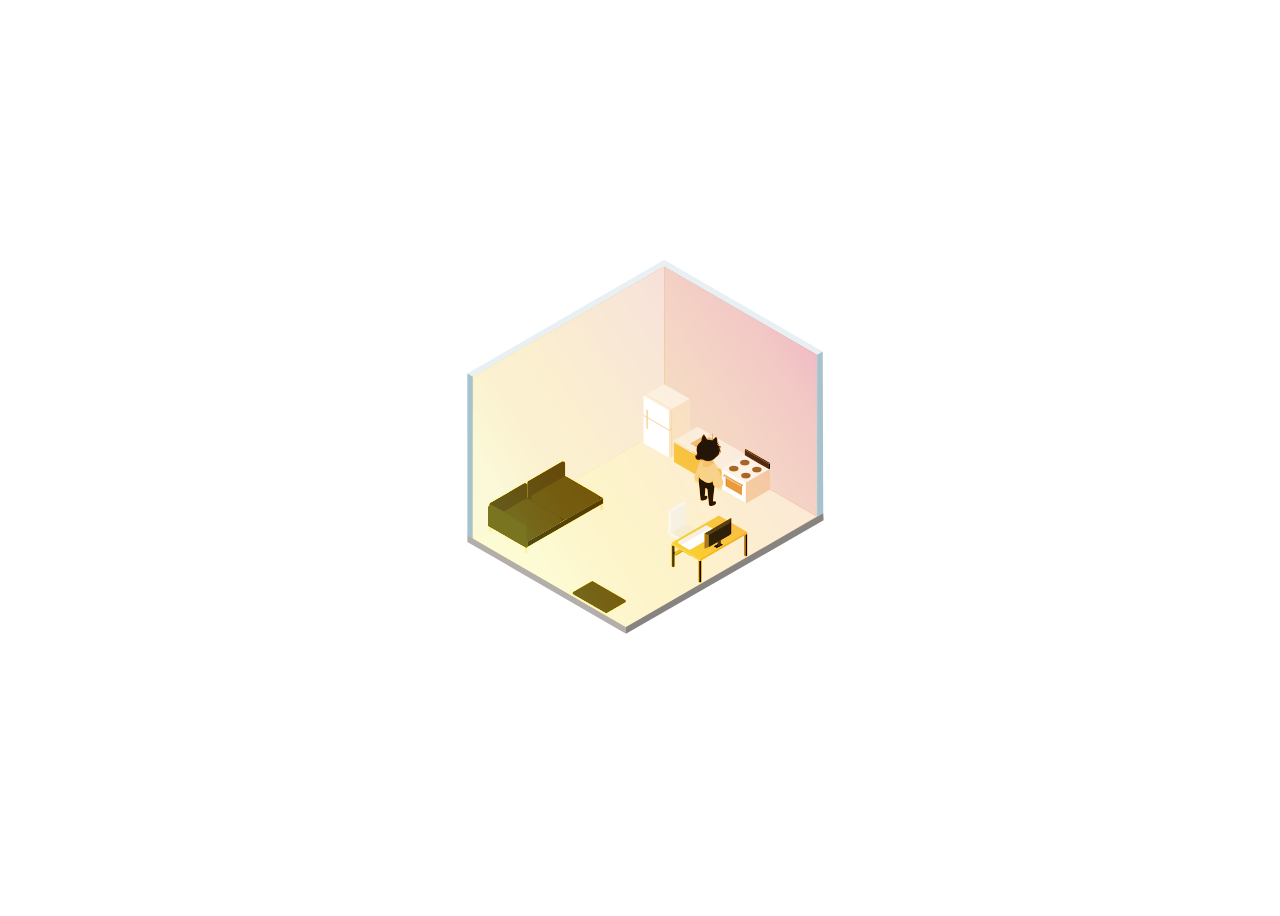
==== commit 139fdeef: "Sorted out SVG imports and began animating opacity" ====
--- a/css-loading-animation/index.html
+++ b/css-loading-animation/index.html
@@ -8,48 +8,68 @@
       .container {
         display: flex;
         justify-content: center;
+        flex-direction: column;
         align-items: center;
         height: 100vh; /* This centers vertically */
         perspective: 1000px; /* Adjust the perspective depth */
       }
 
-      .loader {
-        /* width: 20vw;
-        height: 20vh; */
+      svg {
+        position: absolute;
+        left: 50%;
+        top: 50%;
+        transform: translate(-50%, -50%);
+        width: 50vw;
+        height: 50vh;
       }
 
-      svg {
-        position: absolute;
-        left: 25%;
-        height: 70%;
-        width: 70%;
-      }
-
-      #room {
-        height: 100%;
-      }
-
-      #desk {
-        /* position: relative; */
-        width: 12vw;
-        left: 64%;
-        top: 92.8%;
-      }
-
-      #svg-dawn {
+      /* #svg-morning {
         opacity: 100%;
       }
 
       #svg-dusk {
-        opacity: 50%;
+        opacity: 0%;
       }
 
-      @keyframes turntable {
+      #svg-night {
+        opacity: 0%;
+      } */
+
+      /* #Orange_Yellow {
+        animation: cycle 12s ease-in-out infinite;
+      }
+
+      #dusk-linear-gradient {
+        animation: cycle 12s ease-in-out 3s infinite;
+      }
+
+      #night-linear-gradient {
+        animation: cycle 12s ease-in-out 3s infinite;
+      } */
+
+      #svg-morning {
+        animation: cycle 18s ease-in infinite;
+      }
+
+      #svg-dusk {
+        opacity: 0%;
+        animation: cycle 18s ease-in 6s infinite;
+      }
+
+      #svg-night {
+        opacity: 0%;
+        animation: cycle 18s ease-in 12s infinite;
+      }
+
+      @keyframes cycle {
         0% {
-          transform: rotateY(0deg);
+          opacity: 0%
+        }
+        50% {
+          opacity: 100%
         }
         100% {
-          transform: rotateY(360deg);
+          opacity: 0%
         }
 
       }
@@ -57,488 +77,1699 @@
     </style>
   </head>
 
-  <body>
-    <h1>CSS Loading Animation</h1>
-    
+  <body>  
     <div class="container">
         <div class="loader">
 
-          <!-- dawn -->
-            <svg id="svg-dawn" xmlns="http://www.w3.org/2000/svg" xmlns:xlink="http://www.w3.org/1999/xlink" viewBox="0 0 1247.9 1224">
-              <defs>
+          <!-- morning -->
+          <svg id="svg-morning" xmlns="http://www.w3.org/2000/svg" xmlns:xlink="http://www.w3.org/1999/xlink" viewBox="0 0 1247.8896 1224">
+            <defs>
               <style>
-              .cls-1{isolation:isolate;}
-              .cls-2{mix-blend-mode:color;}
-              .cls-3{opacity:0.5;}
-              .cls-4{mix-blend-mode:multiply;opacity:0.65;}
-              .cls-5{fill:#b4aeaa;}
-              .cls-6{fill:#e9f0f3;}
-              .cls-7{fill:#f0e8e2;}
-              .cls-8{fill:#d8e0e5;}
-              .cls-9{fill:#c4d0d8;}
-              .cls-10{fill:#878380;}
-              .cls-11{fill:#a6c2cd;}
-              .cls-12{fill:#b3b3b3;}
-              .cls-13, .cls-42{fill:gray;}
-              .cls-14{fill:#666;}
-              .cls-15{fill:#303030;}
-              .cls-16{fill:#b3e1e5;}
-              .cls-17{fill:#8baeb3;}
-              .cls-18{fill:#d5f1f5;}
-              .cls-19{fill:#b9e8ef;}
-              .cls-20{fill:#e1f3f5;}
-              .cls-21{fill:#353030;}
-              .cls-22{fill:#3d3a3a;}
-              .cls-23{fill:#cdcdcd;}
-              .cls-24{fill:#b4b4b4;}
-              .cls-25{fill:#3f3f3f;}
-              .cls-26{fill:#2b2828;}
-              .cls-27{fill:#ebebeb;}
-              .cls-28{fill:#fff;}
-              .cls-29{fill:#cbcbcb;}
-              .cls-30{fill:#d8d8d8;}
-              .cls-31, .cls-32{fill:none;stroke:#b0b0b0;stroke-miterlimit:10;}
-              .cls-31,.cls-32,.cls-42,.cls-62{stroke-linecap:round;}
-              .cls-31{stroke-width:0.75px;}
-              .cls-32, .cls-42{stroke-width:2px;}
-              .cls-33{fill:#d1d1d1;}
-              .cls-34{fill:#e8e8e8;}
-              .cls-35{fill:#ceab89;}
-              .cls-36{fill:#aaaaa9;}
-              .cls-37{fill:#999997;}
-              .cls-38{fill:#adadac;}
-              .cls-39{fill:#c1c1c1;}
-              .cls-40{fill:#efefef;}
-              .cls-41{fill:#f0f0f0;}
-              .cls-42{stroke:#686868;}
-              .cls-42, .cls-62{stroke-linejoin:round;}
-              .cls-43{fill:#595959;}
-              .cls-44{fill:#f9f9f9;}
-              .cls-45{fill:#2b2727;}
-              .cls-46{fill:#20201d;}
-              .cls-47{fill:#9d9d9d;}
-              .cls-48{fill:#696969;}
-              .cls-49{fill:#b3b3b1;}
-              .cls-50{fill:#cccccb;}
-              .cls-51{fill:#e0e0e0;}
-              .cls-52{fill:#999998;}
-              .cls-53{fill:#737372;}
-              .cls-54{fill:#d6b79d;}
-              .cls-55{fill:#b28d6f;}
-              .cls-56{fill:#181818;}
-              .cls-57{fill:#0c0c0c;}
-              .cls-58{fill:#242424;}
-              .cls-59{fill:#60605e;}
-              .cls-60{fill:#e0b899;}
-              .cls-61{fill:#f4dac4;}
-              .cls-62,.cls-63{fill:#131111;}
-              .cls-62{stroke:#131111;stroke-width:1.1px;}
-              .cls-64{fill:#ccc0b4;}
-              .cls-65{fill:#d0c3b5;}
-              .cls-66{fill:#bfb0a1;}
-              .cls-67{mix-blend-mode:overlay;opacity:0.92;fill:url(#Orange_Yellow);}
+                .m-cls-1 {
+                  isolation: isolate;
+                }
+          
+                .m-cls-2 {
+                  mix-blend-mode: color;
+                }
+          
+                .m-cls-3 {
+                  opacity: 0.5;
+                }
+          
+                .m-cls-4 {
+                  mix-blend-mode: multiply;
+                  opacity: 0.65;
+                }
+          
+                .m-cls-5 {
+                  fill: #b4aeaa;
+                }
+          
+                .m-cls-6 {
+                  fill: #e9f0f3;
+                }
+          
+                .m-cls-7 {
+                  fill: #f0e8e2;
+                }
+          
+                .m-cls-8 {
+                  fill: #d8e0e5;
+                }
+          
+                .m-cls-9 {
+                  fill: #c4d0d8;
+                }
+          
+                .m-cls-10 {
+                  fill: #878380;
+                }
+          
+                .m-cls-11 {
+                  fill: #a6c2cd;
+                }
+          
+                .m-cls-12 {
+                  fill: #b3b3b3;
+                }
+          
+                .m-cls-13, .m-cls-42 {
+                  fill: gray;
+                }
+          
+                .m-cls-14 {
+                  fill: #666;
+                }
+          
+                .m-cls-15 {
+                  fill: #303030;
+                }
+          
+                .m-cls-16 {
+                  fill: #b3e1e5;
+                }
+          
+                .m-cls-17 {
+                  fill: #8baeb3;
+                }
+          
+                .m-cls-18 {
+                  fill: #d5f1f5;
+                }
+          
+                .m-cls-19 {
+                  fill: #b9e8ef;
+                }
+          
+                .m-cls-20 {
+                  fill: #e1f3f5;
+                }
+          
+                .m-cls-21 {
+                  fill: #353030;
+                }
+          
+                .m-cls-22 {
+                  fill: #3d3a3a;
+                }
+          
+                .m-cls-23 {
+                  fill: #cdcdcd;
+                }
+          
+                .m-cls-24 {
+                  fill: #b4b4b4;
+                }
+          
+                .m-cls-25 {
+                  fill: #3f3f3f;
+                }
+          
+                .m-cls-26 {
+                  fill: #2b2828;
+                }
+          
+                .m-cls-27 {
+                  fill: #ebebeb;
+                }
+          
+                .m-cls-28 {
+                  fill: #fff;
+                }
+          
+                .m-cls-29 {
+                  fill: #cbcbcb;
+                }
+          
+                .m-cls-30 {
+                  fill: #d8d8d8;
+                }
+          
+                .m-cls-31, .m-cls-32 {
+                  fill: none;
+                  stroke: #b0b0b0;
+                  stroke-miterlimit: 10;
+                }
+          
+                .m-cls-31, .m-cls-32, .m-cls-42, .m-cls-62 {
+                  stroke-linecap: round;
+                }
+          
+                .m-cls-31 {
+                  stroke-width: 0.75px;
+                }
+          
+                .m-cls-32, .m-cls-42 {
+                  stroke-width: 2px;
+                }
+          
+                .m-cls-33 {
+                  fill: #d1d1d1;
+                }
+          
+                .m-cls-34 {
+                  fill: #e8e8e8;
+                }
+          
+                .m-cls-35 {
+                  fill: #ceab89;
+                }
+          
+                .m-cls-36 {
+                  fill: #aaaaa9;
+                }
+          
+                .m-cls-37 {
+                  fill: #999997;
+                }
+          
+                .m-cls-38 {
+                  fill: #adadac;
+                }
+          
+                .m-cls-39 {
+                  fill: #c1c1c1;
+                }
+          
+                .m-cls-40 {
+                  fill: #efefef;
+                }
+          
+                .m-cls-41 {
+                  fill: #f0f0f0;
+                }
+          
+                .m-cls-42 {
+                  stroke: #686868;
+                }
+          
+                .m-cls-42, .m-cls-62 {
+                  stroke-linejoin: round;
+                }
+          
+                .m-cls-43 {
+                  fill: #595959;
+                }
+          
+                .m-cls-44 {
+                  fill: #f9f9f9;
+                }
+          
+                .m-cls-45 {
+                  fill: #2b2727;
+                }
+          
+                .m-cls-46 {
+                  fill: #20201d;
+                }
+          
+                .m-cls-47 {
+                  fill: #9d9d9d;
+                }
+          
+                .m-cls-48 {
+                  fill: #696969;
+                }
+          
+                .m-cls-49 {
+                  fill: #b3b3b1;
+                }
+          
+                .m-cls-50 {
+                  fill: #cccccb;
+                }
+          
+                .m-cls-51 {
+                  fill: #e0e0e0;
+                }
+          
+                .m-cls-52 {
+                  fill: #999998;
+                }
+          
+                .m-cls-53 {
+                  fill: #737372;
+                }
+          
+                .m-cls-54 {
+                  fill: #d6b79d;
+                }
+          
+                .m-cls-55 {
+                  fill: #b28d6f;
+                }
+          
+                .m-cls-56 {
+                  fill: #181818;
+                }
+          
+                .m-cls-57 {
+                  fill: #0c0c0c;
+                }
+          
+                .m-cls-58 {
+                  fill: #242424;
+                }
+          
+                .m-cls-59 {
+                  fill: #60605e;
+                }
+          
+                .m-cls-60 {
+                  fill: #e0b899;
+                }
+          
+                .m-cls-61 {
+                  fill: #f4dac4;
+                }
+          
+                .m-cls-62, .m-cls-63 {
+                  fill: #131111;
+                }
+          
+                .m-cls-62 {
+                  stroke: #131111;
+                  stroke-width: 1.1px;
+                }
+          
+                .m-cls-64 {
+                  fill: #ccc0b4;
+                }
+          
+                .m-cls-65 {
+                  fill: #d0c3b5;
+                }
+          
+                .m-cls-66 {
+                  fill: #bfb0a1;
+                }
+          
+                .m-cls-67 {
+                  mix-blend-mode: overlay;
+                  opacity: 0.92;
+                  fill: url(#Orange_Yellow);
+                }
               </style>
-              <linearGradient id="Orange_Yellow" x1="303.93" y1="794.79" x2="1091.66" y2="288.89" gradientUnits="userSpaceOnUse"><stop offset="0" stop-color="#fff33b"/><stop offset="0.04" stop-color="#fee72e"/><stop offset="0.12" stop-color="#fed51b"/><stop offset="0.2" stop-color="#fdca10"/><stop offset="0.28" stop-color="#fdc70c"/><stop offset="0.67" stop-color="#f3903f"/><stop offset="0.89" stop-color="#ed683c"/><stop offset="1" stop-color="#e93e3a"/></linearGradient>
-              </defs>
-              <g class="cls-1">
+              <linearGradient id="Orange_Yellow" data-name="Orange, Yellow" x1="303.9295" y1="794.78731" x2="1091.65507" y2="288.89217" gradientUnits="userSpaceOnUse">
+                <stop offset="0" stop-color="#fff33b"/>
+                <stop offset="0.04011" stop-color="#fee72e"/>
+                <stop offset="0.11709" stop-color="#fed51b"/>
+                <stop offset="0.19641" stop-color="#fdca10"/>
+                <stop offset="0.2809" stop-color="#fdc70c"/>
+                <stop offset="0.66854" stop-color="#f3903f"/>
+                <stop offset="0.88764" stop-color="#ed683c"/>
+                <stop offset="1" stop-color="#e93e3a"/>
+              </linearGradient>
+            </defs>
+            <g class="m-cls-1">
               <g id="room-base">
-                  <polygon class="cls-5" points="154.5 821 154.5 840.3 585.8 1090.1 585.8 1071.6 154.5 821"/>
-                  <polygon class="cls-6" points="1120.7 322.2 1105.4 331 689.7 90.9 169.8 391.1 154.3 382.1 689.7 72.7 1120.7 322.2"/>
-                  <polygon class="cls-7" points="169.5 830.9 689.8 530.8 1105.7 771.4 585.8 1071.6 169.5 830.9"/>
-                  <polygon class="cls-8" points="169.8 391.1 689.7 90.9 689.7 531.5 169.8 831.4 169.8 391.1"/>
-                  <polygon class="cls-9" points="1105.7 331.1 1105.7 771.4 690 531.3 689.7 90.9 1105.7 331.1"/>
-                  <polygon class="cls-10" points="585.8 1090.1 1123.3 781.6 1122.4 761.7 585.8 1071.6 585.8 1090.1"/>
-                  <polygon class="cls-11" points="169.8 831.4 154.5 822.6 154.3 382.1 169.8 391.1 169.8 831.4"/>
-                  <polygon class="cls-11" points="1105.7 331.1 1121 322.2 1122.4 761.7 1105.7 771.4 1105.7 331.1"/>
-                  <polygon class="cls-12" points="713.6 874.4 713.6 869.9 720.5 873.8 720.5 878.4 713.6 874.4"/>
-                  <polygon class="cls-13" points="741 854 761.6 842.1 768.5 846.1 747.9 858 768.5 869.9 761.6 873.8 741 862 720.5 873.8 713.6 869.9 734.2 858 713.6 846.1 720.5 842.1 741 854"/>
-                  <polygon class="cls-14" points="720.5 878.4 720.5 873.8 741 862 761.6 873.8 761.6 878.4 741 866.5 720.5 878.4"/>
-                  <polygon class="cls-15" points="761.6 878.4 761.6 873.8 768.5 869.9 768.5 874.4 761.6 878.4"/>
-                  <polygon class="cls-12" points="713.6 850.7 713.6 846.1 734.2 858 730.3 860.3 713.6 850.7"/>
-                  <polygon class="cls-15" points="751.8 860.2 747.9 858 768.5 846.1 768.5 850.7 751.8 860.2"/>
-                  <polygon class="cls-14" points="734.2 858 734.2 818.7 741 822.3 741 862 734.2 858"/>
-                  <polygon class="cls-15" points="747.9 858 747.9 818.7 741 822.3 741 862 747.9 858"/>
-                  <polygon class="cls-16" points="707.6 814.6 748.8 790.8 790 814.6 748.8 838.4 707.6 814.6"/>
-                  <polygon class="cls-17" points="748.8 846.3 748.8 838.4 790 814.6 790 822.5 748.8 846.3"/>
-                  <polygon class="cls-18" points="700.8 818.6 707.6 814.6 748.8 838.4 748.8 846.3 700.8 818.6"/>
-                  <polygon class="cls-19" points="707.6 814.6 707.6 759.1 748.8 735.2 748.8 790.8 707.6 814.6"/>
-                  <polygon class="cls-20" points="707.6 814.6 707.6 759.1 700.8 755.1 700.8 818.6 707.6 814.6"/>
-                  <polygon class="cls-18" points="741.9 731.3 748.8 735.2 707.6 759.1 700.8 755.1 741.9 731.3"/>
-                  <polygon class="cls-21" points="420.3 660.9 317.1 720.5 213.8 780.1 317.1 839.7 420.3 780.1 523.6 720.5 420.3 660.9"/>
-                  <path class="cls-21" d="M213.8,795.2V738.9a6.1,6.1,0,0,1,3-5.1l91.5-52.9a5.9,5.9,0,0,1,8.8,5.1v49.6Z"/>
-                  <path class="cls-21" d="M317.1,735.6V679.5a6,6,0,0,1,2.9-5.1l91.6-52.9a5.8,5.8,0,0,1,8.7,5.1V676Z"/>
-                  <path class="cls-22" d="M415,664l-81.8,47.2a10.7,10.7,0,0,0,0,18.6L415,777a10.8,10.8,0,0,0,10.7,0l81.8-47.2a10.7,10.7,0,0,0,0-18.6L425.7,664A10.8,10.8,0,0,0,415,664Z"/>
-                  <polygon class="cls-23" points="213.8 812.2 217 814 217 797.1 213.8 795.3 213.8 812.2"/>
-                  <polygon class="cls-24" points="220.2 795.2 217 797.1 217 814.1 220.2 812.2 220.2 795.2"/>
-                  <path class="cls-22" d="M230.5,770.5l81.1-46.8a10.8,10.8,0,0,1,11,0l81.1,46.8a11.1,11.1,0,0,1,0,19.2l-81.1,46.8a10.8,10.8,0,0,1-11,0l-81.1-46.8A11.1,11.1,0,0,1,230.5,770.5Z"/>
-                  <path class="cls-25" d="M317.1,854.8,213.8,795.2V745a5.6,5.6,0,0,1,8.3-4.8l92.2,53.1a5.4,5.4,0,0,1,2.8,4.7Z"/>
-                  <polygon class="cls-23" points="310.8 869.2 313.9 871 313.9 854 310.8 852.2 310.8 869.2"/>
-                  <polygon class="cls-24" points="317.1 852.2 313.9 854 313.9 871 317.1 869.2 317.1 852.2"/>
-                  <path class="cls-25" d="M313.9,856.4,210.7,796.8V746.6a5.5,5.5,0,0,1,8.2-4.8l92.3,53a5.5,5.5,0,0,1,2.7,4.8Z"/>
-                  <polygon class="cls-23" points="515.6 753.3 518.8 755.1 518.8 738.1 515.6 736.3 515.6 753.3"/>
-                  <polygon class="cls-24" points="522 736.3 518.8 738.1 518.8 755.2 522 753.3 522 736.3"/>
-                  <polygon class="cls-26" points="317.1 839.7 523.6 720.5 523.6 735.6 317.1 854.8 317.1 839.7"/>
-                  <polygon class="cls-25" points="317.1 854.8 313.9 856.4 313.9 799.6 317.1 798 317.1 854.8"/>
-                  <polygon class="cls-27" points="633.8 443.3 689.5 411.1 759.1 450.9 759.1 579.5 703.4 611.7 633.8 571.9 633.8 443.3"/>
-                  <polygon class="cls-28" points="703.4 611.7 703.4 483.5 633.8 443.3 633.8 571.9 703.4 611.7"/>
-                  <polygon class="cls-29" points="645.9 482.5 645.9 533.6 640.9 530.8 641 479.6 645.9 482.5"/>
-                  <polygon class="cls-30" points="703.4 483.5 759.1 450.9 759.1 579.5 703.4 611.7 703.4 483.5"/>
-                  <polyline class="cls-31" points="709.9 608.4 709.9 479.8 640.1 439.8"/>
-                  <polyline class="cls-32" points="709.9 533 703.4 536.5 633.8 496.3"/>
-                  <polygon class="cls-33" points="714.6 568.2 846.1 644.5 911.8 606.5 780.3 530.3 714.6 568.2"/>
-                  <polygon class="cls-34" points="714.6 564.8 911.8 678.7 977.5 640.7 780.3 526.8 714.6 564.8"/>
-                  <polygon class="cls-35" points="716.5 622.8 716.5 565.8 911.8 678.7 911.8 735.6 716.5 622.8"/>
-                  <polygon class="cls-36" points="760.4 572.2 813 602.8 846.1 583.8 793.5 553.3 760.4 572.2"/>
-                  <polygon class="cls-37" points="771.2 578.4 813.1 602.8 835.1 589.9 793.2 565.5 771.2 578.4"/>
-                  <polygon class="cls-38" points="805.2 558.4 833.4 574.8 840.5 570.7 812.3 554.3 805.2 558.4"/>
-                  <polygon class="cls-39" points="911.8 678.7 977.5 640.7 977.5 697.6 911.8 735.6 911.8 678.7"/>
-                  <polygon class="cls-40" points="714.6 564.8 714.6 568.2 846.1 644.5 846.1 640.7 714.6 564.8"/>
-                  <polygon class="cls-41" points="846.1 640.7 911.8 602.8 977.5 640.7 911.8 678.7 846.1 640.7"/>
-                  <polygon class="cls-28" points="846.1 640.7 846.1 697.6 911.8 735.6 911.8 678.7 846.1 640.7"/>
-                  <polygon class="cls-42" points="857.9 660.6 857.9 687.6 900 711.9 900 684.9 857.9 660.6"/>
-                  <ellipse class="cls-43" cx="911.8" cy="659.7" rx="13" ry="7.8"/>
-                  <ellipse class="cls-43" cx="941.8" cy="643.5" rx="13" ry="7.8"/>
-                  <ellipse class="cls-43" cx="878.9" cy="640.7" rx="13" ry="7.8"/>
-                  <ellipse class="cls-43" cx="909" cy="624.6" rx="13" ry="7.8"/>
-                  <polygon class="cls-44" points="911.8 602.8 911.8 587.6 977.5 625.5 977.5 640.7 911.8 602.8"/>
-                  <polygon class="cls-45" points="909 604.6 909 589.4 974.7 627.4 974.7 642.6 909 604.6"/>
-                  <polygon points="977.5 625.5 974.7 627.4 974.7 642.6 977.5 640.7 977.5 625.5"/>
-                  <polygon class="cls-46" points="909 589.4 911.8 587.6 977.5 625.5 974.7 627.4 909 589.4"/>
-                  <polygon class="cls-47" points="854.1 655.8 849.1 658.7 898.7 687.4 903.7 684.5 902.2 683.6 898.7 685.5 852.2 658.6 855.4 656.6 854.1 655.8"/>
-                  <polygon class="cls-47" points="854.1 658.1 849.1 661 898.7 689.7 903.7 686.8 902.2 685.9 898.7 687.8 852.2 660.9 855.4 658.9 854.1 658.1"/>
-                  <polygon class="cls-33" points="849.1 661 849.1 658.7 898.7 687.4 898.7 689.7 849.1 661"/>
-                  <polygon class="cls-48" points="903.7 684.5 903.7 686.8 898.7 689.7 898.7 687.4 903.7 684.5"/>
-                  <polygon class="cls-48" points="855.4 658.9 855.4 656.6 852.2 658.6 854.1 659.7 855.4 658.9"/>
-                  <polygon class="cls-49" points="793.5 553.3 793.2 565.5 835.1 589.9 846.1 583.8 793.5 553.3"/>
-                  <polygon class="cls-50" points="821 544.5 822.6 545.3 810.8 552.1 809.2 551.3 821 544.5"/>
-                  <polyline class="cls-51" points="810.8 553 810.8 552.1 809.2 551.3 809.2 552.2 810.8 553"/>
-                  <polygon class="cls-52" points="821.2 546.1 822.6 545.3 822.6 564.7 821.2 565.5 821.2 546.1"/>
-                  <polygon class="cls-52" points="810.8 552.1 810.8 553 821.2 547 821.2 546.1 810.8 552.1"/>
-                  <polygon class="cls-53" points="819.6 548 821.2 547 821.2 565.5 819.6 564.7 819.6 548"/>
-                  <path class="cls-22" d="M442.2,975.8l49.9-28.7a4.3,4.3,0,0,1,4.4,0l87.1,50.5a4.4,4.4,0,0,1,0,7.6l-49.2,28.6a4.3,4.3,0,0,1-4.4,0l-87.8-50.4A4.3,4.3,0,0,1,442.2,975.8Z"/>
-                  <polygon points="724.2 847.6 720.2 849.9 720.2 909.2 724.2 906.9 724.2 847.6"/>
-                  <polygon class="cls-15" points="716.3 906.9 716.3 847.6 720.2 849.9 720.2 909.2 716.3 906.9"/>
-                  <polygon points="797.3 889.8 793.3 892.1 793.3 951.4 797.3 949.1 797.3 889.8"/>
-                  <polygon class="cls-15" points="789.4 949.1 789.4 889.8 793.3 892.1 793.3 951.4 789.4 949.1"/>
-                  <polygon points="921.7 818.1 917.7 820.4 917.7 879.6 921.7 877.4 921.7 818.1"/>
-                  <polygon class="cls-15" points="913.8 877.4 913.8 818.1 917.7 820.4 917.7 879.6 913.8 877.4"/>
-                  <polygon class="cls-35" points="716.3 847.6 844.7 773.5 921.5 818.1 793.3 892.1 716.3 847.6"/>
-                  <polygon class="cls-35" points="716.3 842.8 844.7 768.7 921.5 813.3 793.3 887.3 716.3 842.8"/>
-                  <polygon class="cls-54" points="716.3 847.6 716.3 842.8 793.3 887.3 793.3 892.1 716.3 847.6"/>
-                  <polygon class="cls-55" points="921.5 813.3 921.5 818.1 793.3 892.1 793.3 887.3 921.5 813.3"/>
-                  <path class="cls-19" d="M734.2,838.7,807.3,796a6.3,6.3,0,0,1,6.5,0l22.6,13a6.5,6.5,0,0,1,0,11.2l-68.1,39.9a6.6,6.6,0,0,1-6.4,0l-27.7-16A3.1,3.1,0,0,1,734.2,838.7Z"/>
-                  <path class="cls-28" d="M823.2,801.4l22.9,13.2L768.4,860a6.5,6.5,0,0,1-6.6,0l-19.5-11.3Z"/>
-                  <polygon class="cls-15" points="805.8 817.1 878.2 775.2 878.2 817.1 805.8 858.9 805.8 817.1"/>
-                  <polygon class="cls-56" points="817.2 821.2 875.2 787.8 875.2 821.2 817.2 854.7 817.2 821.2"/>
-                  <polygon class="cls-57" points="830.9 851.8 847.3 842.4 855.5 847.1 839.3 856.5 830.9 851.8"/>
-                  <polygon class="cls-57" points="830.9 852.4 847.3 842.9 855.5 847.7 839.3 857.1 830.9 852.4"/>
-                  <polygon class="cls-58" points="840.7 853.1 840.7 838.8 850 833.4 850 847.7 840.7 853.1"/>
-                  <polygon class="cls-15" points="805.8 817.1 817.2 821.2 875.2 787.8 878.2 775.2 805.8 817.1"/>
-                  <polygon class="cls-43" points="817.2 854.7 805.8 858.9 805.8 817.1 817.2 821.2 817.2 854.7"/>
-                  <polygon class="cls-57" points="875.2 787.8 878.2 775.2 878.2 817.1 875.2 821.2 875.2 787.8"/>
-                  <polygon class="cls-58" points="830.9 851.8 830.9 852.4 839.3 857.1 839.3 856.5 830.9 851.8"/>
-                  <polygon points="839.3 856.5 855.5 847.1 855.5 847.7 839.3 857.1 839.3 856.5"/>
+                <g>
+                  <g>
+                    <polygon class="m-cls-5" points="154.462 821.011 154.462 840.258 585.759 1090.117 585.756 1071.567 154.462 821.011"/>
+                    <polygon class="m-cls-6" points="1120.732 322.189 1105.415 331.032 689.748 90.927 169.794 391.118 154.255 382.15 689.716 72.72 1120.732 322.189"/>
+                    <polygon class="m-cls-7" points="169.526 830.859 689.797 530.751 1105.71 771.37 585.756 1071.567 169.526 830.859"/>
+                    <polygon class="m-cls-8" points="169.794 391.118 689.748 90.927 689.737 531.476 169.794 831.409 169.794 391.118"/>
+                    <polygon class="m-cls-9" points="1105.673 331.105 1105.71 771.37 690.028 531.322 689.748 90.927 1105.673 331.105"/>
+                    <polygon class="m-cls-10" points="585.759 1090.117 1123.305 781.621 1122.389 761.741 585.759 1071.567 585.759 1090.117"/>
+                    <polygon class="m-cls-11" points="169.795 831.357 154.463 822.556 154.256 382.098 169.795 391.066 169.795 831.357"/>
+                    <polygon class="m-cls-11" points="1105.71 331.084 1121.027 322.24 1122.389 761.741 1105.71 771.37 1105.71 331.084"/>
+                  </g>
+                  <g>
+                    <g>
+                      <polygon class="m-cls-12" points="713.583 874.445 713.583 869.884 720.45 873.848 720.45 878.41 713.583 874.445"/>
+                      <g>
+                        <polygon class="m-cls-13" points="741.05 854.026 761.65 842.133 768.516 846.097 747.916 857.991 768.516 869.884 761.65 873.848 741.05 861.955 720.45 873.848 713.583 869.884 734.183 857.991 713.583 846.097 720.45 842.133 741.05 854.026"/>
+                        <polygon class="m-cls-14" points="720.45 878.41 720.45 873.848 741.05 861.955 761.65 873.848 761.65 878.41 741.05 866.516 720.45 878.41"/>
+                        <polygon class="m-cls-15" points="761.65 878.41 761.65 873.848 768.516 869.884 768.516 874.445 761.65 878.41"/>
+                        <polygon class="m-cls-12" points="713.583 850.659 713.583 846.097 734.183 857.962 730.253 860.26 713.583 850.659"/>
+                        <polygon class="m-cls-15" points="751.818 860.243 747.916 857.991 768.516 846.097 768.516 850.659 751.818 860.243"/>
+                        <polygon class="m-cls-14" points="734.183 857.962 734.183 818.658 741.05 822.311 741.05 861.955 734.183 857.962"/>
+                        <polygon class="m-cls-15" points="747.916 857.991 747.916 818.658 741.05 822.311 741.05 861.955 747.916 857.991"/>
+                      </g>
+                    </g>
+                    <g>
+                      <g>
+                        <polygon class="m-cls-16" points="707.628 814.612 748.828 790.826 790.028 814.612 748.828 838.399 707.628 814.612"/>
+                        <polygon class="m-cls-17" points="748.828 846.328 748.828 838.399 790.028 814.612 790.028 822.541 748.828 846.328"/>
+                        <polygon class="m-cls-18" points="700.762 818.577 707.628 814.612 748.828 838.399 748.828 846.328 700.762 818.577"/>
+                      </g>
+                      <g>
+                        <polygon class="m-cls-19" points="707.628 814.612 707.628 759.11 748.814 735.238 748.828 790.826 707.628 814.612"/>
+                        <polygon class="m-cls-20" points="707.628 814.612 707.628 759.11 700.776 755.117 700.762 818.577 707.628 814.612"/>
+                        <polygon class="m-cls-18" points="741.915 731.332 748.814 735.238 707.628 759.11 700.776 755.117 741.915 731.332"/>
+                      </g>
+                    </g>
+                  </g>
+                  <g>
+                    <polygon class="m-cls-21" points="420.344 660.879 317.095 720.489 213.847 780.1 317.095 839.71 420.344 780.1 523.592 720.489 420.344 660.879"/>
+                    <g>
+                      <path class="m-cls-21" d="M213.84733,795.21116l-.00013-56.34861a5.83046,5.83046,0,0,1,2.91524-5.04935l91.5873-52.87793a5.83047,5.83047,0,0,1,8.74571,5.04934l0,49.61611Z"/>
+                      <path class="m-cls-21" d="M317.09558,735.60073l-.00013-56.13061a5.84645,5.84645,0,0,1,2.92323-5.06319L411.574,621.54746a5.84644,5.84644,0,0,1,8.76967,5.06317v49.37966Z"/>
+                      <path class="m-cls-22" d="M414.99025,663.96984l-81.834,47.2468a10.70718,10.70718,0,0,0,0,18.54538l81.834,47.2469a10.7072,10.7072,0,0,0,10.70718,0l81.83391-47.24684a10.70718,10.70718,0,0,0,0-18.54537l-81.83392-47.24687A10.70718,10.70718,0,0,0,414.99025,663.96984Z"/>
+                      <g>
+                        <polygon class="m-cls-23" points="213.847 812.223 216.982 814.033 216.982 797.06 213.847 795.251 213.847 812.223"/>
+                        <polygon class="m-cls-24" points="220.195 795.211 216.983 797.065 216.983 814.073 220.181 812.226 220.195 795.211"/>
+                      </g>
+                      <path class="m-cls-22" d="M230.47073,770.50223l81.08356-46.81371a11.08231,11.08231,0,0,1,11.08231,0l81.08376,46.81374a11.0823,11.0823,0,0,1,0,19.19512l-81.08388,46.81369a11.08231,11.08231,0,0,1-11.08231,0l-81.08344-46.81372A11.08231,11.08231,0,0,1,230.47073,770.50223Z"/>
+                      <path class="m-cls-25" d="M317.09531,854.82163l-103.248-59.61047-.00011-50.20433a5.50325,5.50325,0,0,1,8.24557-4.77134l92.2416,53.01606a5.50326,5.50326,0,0,1,2.76092,4.77132Z"/>
+                      <g>
+                        <polygon class="m-cls-23" points="310.787 869.194 313.922 871.005 313.922 854.032 310.787 852.222 310.787 869.194"/>
+                        <polygon class="m-cls-24" points="317.134 852.183 313.922 854.036 313.922 871.044 317.121 869.197 317.134 852.183"/>
+                      </g>
+                      <path class="m-cls-25" d="M313.93621,856.40113l-103.248-59.61048-.00011-50.20433a5.50326,5.50326,0,0,1,8.24558-4.77133l92.24159,53.01606a5.50325,5.50325,0,0,1,2.76093,4.77131Z"/>
+                      <g>
+                        <polygon class="m-cls-23" points="515.638 753.308 518.773 755.118 518.773 738.145 515.638 736.336 515.638 753.308"/>
+                        <polygon class="m-cls-24" points="521.986 736.296 518.774 738.15 518.774 755.158 521.972 753.311 521.986 736.296"/>
+                      </g>
+                      <polygon class="m-cls-26" points="317.095 839.71 523.592 720.489 523.592 735.601 317.095 854.822 317.095 839.71"/>
+                      <polygon class="m-cls-25" points="317.096 854.826 313.936 856.401 313.936 799.602 317.095 798.023 317.096 854.826"/>
+                    </g>
+                  </g>
+                  <g>
+                    <g>
+                      <polygon class="m-cls-27" points="633.759 443.291 689.455 411.135 759.075 450.875 759.075 579.498 703.379 611.654 633.759 571.915 633.759 443.291"/>
+                      <polygon class="m-cls-28" points="703.379 611.654 703.379 483.486 633.759 443.291 633.759 571.915 703.379 611.654"/>
+                      <polygon class="m-cls-29" points="645.883 482.481 645.866 533.619 640.939 530.804 640.956 479.637 645.883 482.481"/>
+                    </g>
+                    <polygon class="m-cls-30" points="703.379 483.486 759.075 450.875 759.075 579.498 703.379 611.654 703.379 483.486"/>
+                    <polyline class="m-cls-31" points="709.901 608.394 709.901 479.838 640.07 439.803"/>
+                    <polyline class="m-cls-32" points="709.901 532.961 703.379 536.514 633.759 496.319"/>
+                  </g>
+                  <g>
+                    <polygon class="m-cls-33" points="714.616 568.226 846.082 644.495 911.816 606.544 780.349 530.275 714.616 568.226"/>
+                    <polygon class="m-cls-34" points="714.616 564.8 911.816 678.653 977.549 640.702 780.349 526.849 714.616 564.8"/>
+                    <polygon class="m-cls-35" points="716.512 622.776 716.512 565.849 911.816 678.653 911.816 735.58 716.512 622.776"/>
+                    <polygon class="m-cls-36" points="760.424 572.243 813.011 602.751 846.082 583.775 793.496 553.268 760.424 572.243"/>
+                    <polygon class="m-cls-37" points="771.153 578.441 813.057 602.751 835.116 589.853 793.212 565.543 771.153 578.441"/>
+                    <polygon class="m-cls-38" points="805.246 558.377 833.448 574.794 840.507 570.666 812.305 554.25 805.246 558.377"/>
+                    <polygon class="m-cls-39" points="911.816 678.653 977.549 640.702 977.549 697.629 911.816 735.58 911.816 678.653"/>
+                    <polygon class="m-cls-40" points="714.616 564.8 714.616 568.226 846.082 644.495 846.082 640.702 714.616 564.8"/>
+                    <polygon class="m-cls-41" points="846.082 640.702 911.816 602.751 977.549 640.702 911.816 678.653 846.082 640.702"/>
+                    <polygon class="m-cls-28" points="846.082 640.702 846.082 697.629 911.816 735.58 911.816 678.653 846.082 640.702"/>
+                    <polygon class="m-cls-42" points="857.914 660.625 857.914 687.576 899.984 711.865 899.984 684.913 857.914 660.625"/>
+                    <ellipse class="m-cls-43" cx="911.81575" cy="659.67759" rx="12.98696" ry="7.79217"/>
+                    <ellipse class="m-cls-43" cx="941.83798" cy="643.54651" rx="12.98696" ry="7.79217"/>
+                    <ellipse class="m-cls-43" cx="878.94906" cy="640.70206" rx="12.98696" ry="7.79217"/>
+                    <ellipse class="m-cls-43" cx="908.97127" cy="624.57095" rx="12.98696" ry="7.79217"/>
+                    <polygon class="m-cls-44" points="911.816 602.751 911.816 587.568 977.549 625.519 977.549 640.702 911.816 602.751"/>
+                    <polygon class="m-cls-45" points="908.971 604.62 908.971 589.437 974.705 627.388 974.705 642.571 908.971 604.62"/>
+                    <polygon points="977.549 625.519 974.705 627.388 974.705 642.571 977.549 640.702 977.549 625.519"/>
+                    <polygon class="m-cls-46" points="908.971 589.437 911.816 587.568 977.549 625.519 974.705 627.388 908.971 589.437"/>
+                    <polygon class="m-cls-47" points="854.088 655.823 849.056 658.71 898.702 687.373 903.735 684.487 902.178 683.588 898.702 685.497 852.154 658.568 855.4 656.58 854.088 655.823"/>
+                    <polygon class="m-cls-47" points="854.088 658.136 849.056 661.022 898.702 689.686 903.735 686.799 902.178 685.901 898.702 687.81 852.154 660.88 855.4 658.893 854.088 658.136"/>
+                    <polygon class="m-cls-33" points="849.056 661.022 849.056 658.71 898.702 687.373 898.702 689.686 849.056 661.022"/>
+                    <g>
+                      <polygon class="m-cls-48" points="903.735 684.487 903.735 686.799 898.702 689.686 898.702 687.373 903.735 684.487"/>
+                      <polygon class="m-cls-48" points="855.4 658.893 855.4 656.58 852.154 658.568 854.096 659.691 855.4 658.893"/>
+                    </g>
+                    <polygon class="m-cls-49" points="793.496 553.268 793.212 565.543 835.116 589.853 846.082 583.775 793.496 553.268"/>
+                    <polygon class="m-cls-50" points="821.005 544.486 822.607 545.287 810.821 552.103 809.219 551.302 821.005 544.486"/>
+                    <polyline class="m-cls-51" points="810.821 553.045 810.821 552.103 809.219 551.302 809.219 552.174 810.821 553.045"/>
+                    <polygon class="m-cls-52" points="821.249 546.071 822.607 545.287 822.607 564.742 821.249 565.543 821.249 546.071"/>
+                    <polygon class="m-cls-52" points="810.821 552.103 810.821 553.045 821.249 547.032 821.249 546.071 810.821 552.103"/>
+                    <polygon class="m-cls-53" points="819.647 547.955 821.249 547.032 821.249 565.543 819.647 564.742 819.647 547.955"/>
+                  </g>
+                  <path class="m-cls-22" d="M442.20741,975.75559l49.89019-28.642a4.42237,4.42237,0,0,1,4.41879.00873l87.06118,50.44026a4.42237,4.42237,0,0,1,.00727,7.64887l-49.1407,28.59529a4.42242,4.42242,0,0,1-4.42546.0133L442.208,983.42648A4.42237,4.42237,0,0,1,442.20741,975.75559Z"/>
+                </g>
+                <g>
+                  <g>
+                    <polygon points="718.06 847.631 714.122 849.905 714.122 909.188 718.06 906.915 718.06 847.631"/>
+                    <polygon class="m-cls-15" points="710.184 906.915 710.184 847.631 714.122 849.905 714.122 909.188 710.184 906.915"/>
+                  </g>
+                  <g>
+                    <polygon points="791.133 889.82 787.195 892.094 787.195 951.377 791.133 949.104 791.133 889.82"/>
+                    <polygon class="m-cls-15" points="783.257 949.104 783.257 889.82 787.195 892.094 787.195 951.377 783.257 949.104"/>
+                  </g>
+                  <g>
+                    <polygon points="915.548 818.093 911.61 820.367 911.61 879.65 915.548 877.377 915.548 818.093"/>
+                    <polygon class="m-cls-15" points="907.672 877.377 907.672 818.093 911.61 820.367 911.61 879.65 907.672 877.377"/>
+                  </g>
+                  <polygon class="m-cls-35" points="710.184 847.631 838.536 773.527 915.368 818.093 787.195 892.094 710.184 847.631"/>
+                  <polygon class="m-cls-35" points="710.184 842.839 838.536 768.734 915.368 813.301 787.195 887.301 710.184 842.839"/>
+                  <polygon class="m-cls-54" points="710.184 847.631 710.184 842.839 787.195 887.301 787.195 892.094 710.184 847.631"/>
+                  <polygon class="m-cls-55" points="915.368 813.301 915.368 818.093 787.195 892.094 787.195 887.301 915.368 813.301"/>
+                  <g>
+                    <path class="m-cls-19" d="M728.07377,838.7341l73.14076-42.76117a6.46127,6.46127,0,0,1,6.46127,0l22.61756,13.05825a6.46126,6.46126,0,0,1,0,11.19124l-68.08226,39.84046a6.46127,6.46127,0,0,1-6.46123,0l-27.67607-15.9786A3.08893,3.08893,0,0,1,728.07377,838.7341Z"/>
+                    <path class="m-cls-28" d="M817.07822,801.40141l22.90713,13.22539-77.684,45.38394a6.64183,6.64183,0,0,1-6.64182,0L736.135,848.73838Z"/>
+                  </g>
+                  <g>
+                    <polygon class="m-cls-15" points="799.664 817.064 872.098 775.244 872.098 817.064 799.664 858.884 799.664 817.064"/>
+                    <polygon class="m-cls-56" points="811.086 821.243 869.034 787.787 869.033 821.243 811.086 854.699 811.086 821.243"/>
+                    <polygon class="m-cls-57" points="824.769 851.818 841.163 842.353 849.362 847.118 833.164 856.459 824.769 851.818"/>
+                    <polygon class="m-cls-57" points="824.769 852.41 841.163 842.945 849.362 847.709 833.164 857.051 824.769 852.41"/>
+                    <polygon class="m-cls-58" points="834.612 853.067 834.612 838.757 843.906 833.391 843.906 847.677 834.612 853.067"/>
+                    <polygon class="m-cls-15" points="799.664 817.064 811.086 821.243 869.034 787.787 872.098 775.244 799.664 817.064"/>
+                    <polygon class="m-cls-43" points="811.086 854.699 799.664 858.884 799.664 817.064 811.086 821.243 811.086 854.699"/>
+                    <polygon class="m-cls-57" points="869.034 787.787 872.098 775.244 872.098 817.064 869.033 821.243 869.034 787.787"/>
+                    <polygon class="m-cls-58" points="824.769 851.818 824.769 852.41 833.164 857.051 833.164 856.459 824.769 851.818"/>
+                    <polygon points="833.164 856.459 849.362 847.118 849.362 847.709 833.164 857.051 833.164 856.459"/>
+                  </g>
+                </g>
+                <path class="m-cls-25" d="M314.32555,793.2437a5.50327,5.50327,0,0,1,2.76093,4.77132v56.79876l-103.248-59.61047-.00011-50.20434a5.50326,5.50326,0,0,1,8.24558-4.77133"/>
+                <line class="m-cls-25" x1="222.08396" y1="740.22764" x2="314.32555" y2="793.2437"/>
+                <path class="m-cls-25" d="M313.92737,856.39328l-103.248-59.61048-.00011-50.20433a5.50325,5.50325,0,0,1,8.24557-4.77133l92.24159,53.01606a5.50323,5.50323,0,0,1,2.76093,4.77131Z"/>
+                <polygon class="m-cls-25" points="317.087 854.818 313.927 856.393 313.927 799.595 317.086 798.015 317.087 854.818"/>
               </g>
               <g id="log-stand">
-                      <ellipse class="cls-59" cx="797" cy="577.2" rx="3.4" ry="2"/>
-                      <rect class="cls-60" x="802.2" y="606.9" width="13.2" height="17.33" rx="6.6"/>
-                      <path class="cls-61" d="M830.7,593.9c7.6,7.1-1.2,22.1-16.4,22.1s-28.7-8.2-28.7-23.3,4.9-28.1,20-28.1h.7C821.1,564.9,830.7,579,830.7,593.9Z"/>
-                      <path class="cls-62" d="M808.8,573.5c-21.4,23.4-13.3,42.8-13.3,42.8s-13.5-11.2-8.9-38.7C789.4,561.3,808.8,573.5,808.8,573.5Z"/>
-                      <path class="cls-62" d="M818.3,572.4s19.5,11.8,14,28.7C832.3,601.1,846.8,582,818.3,572.4Z"/>
-                  <g class="cls-1">
-                      <path class="cls-63" d="M832.9,582.6l.8.5a1.1,1.1,0,0,1,.4.5,4.6,4.6,0,0,1,.3,2,15.3,15.3,0,0,1-1.7,6.9l-.8-.4a16.2,16.2,0,0,0,1.8-7,4.6,4.6,0,0,0-.4-2A1,1,0,0,0,832.9,582.6Z"/>
-                      <path class="cls-63" d="M824.6,597.6l-.8-.4a4,4,0,0,0,3.9-.3,11.8,11.8,0,0,0,4.2-4.8l.8.4a11.8,11.8,0,0,1-4.2,4.8A3.7,3.7,0,0,1,824.6,597.6Z"/>
-                      <path class="cls-63" d="M821.3,592.7c.1,0,.2-.2.3-.4l.8.5c-.1.1-.2.3-.4.4h-.2l-.7-.4Z"/>
-                      <path class="cls-63" d="M821.5,591.8l.8.5c.1,0,.2.2.1.5l-.8-.5C821.7,592.1,821.7,591.9,821.5,591.8Z"/>
-                      <path class="cls-63" d="M821.5,591.8l.8.5h-.1l-.7-.4Z"/>
-                      <path class="cls-63" d="M820.9,592.8h.2l.7.4h-.1Z"/>
-                      <path class="cls-63" d="M822.9,597.8c-1.2-.9-2-2.6-2-5l.7.4h.1a6.5,6.5,0,0,0,1.9,5.1l.4.3-.7-.5C823.1,598,823,598,822.9,597.8Z"/>
-                      <path class="cls-63" d="M820,592.8l-.8-.5a3.4,3.4,0,0,1,1.7-.5h.6l.7.4h-.5A4.9,4.9,0,0,0,820,592.8Z"/>
-                      <path class="cls-63" d="M833.4,581.7l.8.4a2.1,2.1,0,0,0-1.4-.1,11.4,11.4,0,0,0-2.8,1.3l-1.7,1-1.6.9a12.5,12.5,0,0,0-3.6,2.8,11.3,11.3,0,0,0-1.1,2.2,6.4,6.4,0,0,0-.3,2l-.8-.4a13.3,13.3,0,0,1,.3-2.1,7.2,7.2,0,0,1,1.2-2.1,9.7,9.7,0,0,1,3.5-2.8l1.7-1,1.6-.9a9,9,0,0,1,2.9-1.3A1.4,1.4,0,0,1,833.4,581.7Z"/>
-                      <path class="cls-63" d="M834.8,582.8a4.7,4.7,0,0,1,.4,2.3,16.8,16.8,0,0,1-1.9,7.6,13.1,13.1,0,0,1-4.8,5.5c-1.9,1.1-3.6,1.1-4.9.1a6.5,6.5,0,0,1-1.9-5.1h.3c.2-.1.3-.3.4-.4s0-.6-.2-.6h-.5a6.4,6.4,0,0,1,.3-2,11.3,11.3,0,0,1,1.1-2.2,12.5,12.5,0,0,1,3.6-2.8l1.6-.9,1.7-1a11.4,11.4,0,0,1,2.8-1.3A1.6,1.6,0,0,1,834.8,582.8Zm-2.1,9.7a15.3,15.3,0,0,0,1.7-6.9,4.6,4.6,0,0,0-.3-2,1.3,1.3,0,0,0-.9-.7,8.2,8.2,0,0,0-3.1,1.2H830l-1.7,1-1.6.9h-.2a24.9,24.9,0,0,0-2.4,1.7,5.5,5.5,0,0,0-1.4,2.2,7.8,7.8,0,0,0-.3,2.4c0,2.3.7,4,1.8,4.9a3.8,3.8,0,0,0,4.3-.1,11.8,11.8,0,0,0,4.2-4.8"/>
-                      <path class="cls-63" d="M817.5,594.8l.2-.2.8.4-.2.2Z"/>
-                      <path class="cls-63" d="M817.3,595a.2.2,0,0,0,.2-.2l.8.4-.2.3Z"/>
-                      <path class="cls-63" d="M817,595a.2.2,0,0,0,.3,0l.8.5h-.3Z"/>
-                      <path class="cls-63" d="M817.8,595.5l-.8-.5h0l.8.5Z"/>
-                      <path class="cls-63" d="M817.8,595.5l-.8-.5c-.1,0-.1-.1-.1-.2l.8.4A.4.4,0,0,0,817.8,595.5Z"/>
-                      <path class="cls-63" d="M817.8,594.8l-.7-.4a2.1,2.1,0,0,1,.6-.8,6.7,6.7,0,0,1,1.5-1.3l.8.5a7.5,7.5,0,0,0-1.6,1.3C818.1,594.5,817.9,594.8,817.8,594.8Z"/>
-                      <path class="cls-63" d="M817.7,595.2l-.8-.4.2-.4.7.4A.6.6,0,0,0,817.7,595.2Z"/>
-                      <path class="cls-63" d="M820,592.8a4.9,4.9,0,0,1,1.7-.6h.5c.2,0,.3.3.2.6s-.2.3-.4.4h-.3a3.1,3.1,0,0,0-1.7.5,5.1,5.1,0,0,0-1.5,1.3l-.2.2-.2.3h-.3a.4.4,0,0,1-.1-.3.6.6,0,0,1,.1-.4c.1,0,.3-.3.6-.7A7.5,7.5,0,0,1,820,592.8Z"/>
-                      <path class="cls-63" d="M816.1,592.3l.8.4c.2.1.3.3.5.5a4.9,4.9,0,0,1,.3,2l-.8-.4a4.6,4.6,0,0,0-.3-2A.8.8,0,0,0,816.1,592.3Z"/>
-                      <path class="cls-63" d="M807.9,607.3l-.8-.5a3.7,3.7,0,0,0,3.8-.2,11.3,11.3,0,0,0,4.2-4.9,15.4,15.4,0,0,0,1.8-6.9l.8.4a15.8,15.8,0,0,1-1.8,7,11.1,11.1,0,0,1-4.2,4.8A3.6,3.6,0,0,1,807.9,607.3Z"/>
-                      <path class="cls-63" d="M815.3,591.2a2.2,2.2,0,0,1,1.4.1l.8.5a2.2,2.2,0,0,0-1.4-.1,11.4,11.4,0,0,0-2.8,1.3l-.8-.5A11.4,11.4,0,0,1,815.3,591.2Z"/>
-                      <path class="cls-63" d="M813.3,593a11.4,11.4,0,0,1,2.8-1.3,1.6,1.6,0,0,1,2,.8,3.2,3.2,0,0,1,.3,1.6c-.3.4-.5.7-.6.7a.6.6,0,0,0-.1.4,4.9,4.9,0,0,0-.3-2,1.3,1.3,0,0,0-.9-.6,5.8,5.8,0,0,0-3.1,1.2h-.1l-1.7.9-1.7,1h-.1a9.2,9.2,0,0,0-2.4,1.7,4.2,4.2,0,0,0-1.4,2.2,7.8,7.8,0,0,0-.3,2.4c0,2.3.7,4,1.8,4.8a3.4,3.4,0,0,0,4.2,0,11.1,11.1,0,0,0,4.2-4.8,15.8,15.8,0,0,0,1.8-7,.4.4,0,0,0,.1.3h.3l.2-.3.2-.2a17.8,17.8,0,0,1-2,7.4,13.1,13.1,0,0,1-4.8,5.5c-1.9,1.1-3.6,1-4.8.1s-2-2.9-2-5.4a8.6,8.6,0,0,1,.4-2.8,5.3,5.3,0,0,1,1.1-2.1,12,12,0,0,1,3.5-2.8l1.7-1Z"/>
-                      <path class="cls-63" d="M810.8,593.5l1.7-1,.8.5-1.7.9-1.7,1a12,12,0,0,0-3.5,2.8,5.3,5.3,0,0,0-1.1,2.1,8.6,8.6,0,0,0-.4,2.8c0,2.5.8,4.4,2,5.4l.4.2-.8-.4-.4-.3c-1.2-1-2-2.8-2-5.3a11.1,11.1,0,0,1,.4-2.8,7.6,7.6,0,0,1,1.1-2.2,12.5,12.5,0,0,1,3.6-2.8Z"/>
-                  </g>
-                      <path class="cls-62" d="M816.1,566.8s8.1,24.6,26.4,26.3C842.5,593.1,822.3,595.4,816.1,566.8Z"/>
-                      <ellipse class="cls-61" cx="779.8" cy="674.1" rx="8.3" ry="7.1" transform="translate(-76.6 1247.6) rotate(-74.6)"/>
-                      <path class="cls-64" d="M779.4,675.9h0c5.5,1.3,11.2-3,12.7-9.6l4.3-38.9c.4-3.5-1.5-6.6-4.3-7.2h0c-2.9-.7-5.9,1.3-7,4.6l-13,37C770.6,668.3,773.9,674.7,779.4,675.9Z"/>
-                      <path class="cls-62" d="M810.2,568.6s19.7-.7,28.9,8.6C839.1,577.2,831.5,562,810.2,568.6Z"/>
-                      <path class="cls-63" d="M789,726.3c1.1,1.8,6.2,1.6,10,.1l5-52.2c0-6-4.6-10.9-10.2-10.9h0c-5.6,0-10.1,4.8-10.1,10.8h0l4.7,48.6C788.4,725.7,787.9,724.5,789,726.3Z"/>
-                  <g class="cls-1">
-                      <path class="cls-63" d="M796,650.1l-9.7,5.6c1.5-.9,3.5-.7,5.7.5l9.7-5.6C799.4,649.3,797.4,649.2,796,650.1Z"/>
-                      <path class="cls-63" d="M815.1,698.6l9.7-5.7c1.4-.8,2.3-2.6,2.3-5.1l-9.7,5.7C817.4,696,816.5,697.7,815.1,698.6Z"/>
-                      <polygon class="cls-63" points="817.4 693.5 827.1 687.8 827.2 674.5 817.5 680.1 817.4 693.5"/>
-                      <polygon class="cls-63" points="809.5 666.4 819.2 660.8 801.7 650.6 792 656.2 809.5 666.4"/>
-                      <path class="cls-63" d="M817.5,680.1l9.7-5.6c0-5.1-3.6-11.2-8-13.7l-9.7,5.6C813.9,668.9,817.5,675.1,817.5,680.1Z"/>
-                      <path class="cls-63" d="M792,656.2c-4.4-2.5-8-.5-8,4.6v13.3c0,5.1,3.6,11.2,8,13.8L809.4,698c4.4,2.5,8,.5,8-4.5V680.1c0-5-3.6-11.2-8-13.7Z"/>
-                  </g>
-                      <path class="cls-63" d="M812.5,741.4c1.1,1.7,9.1,2.4,9.1-3.3l5-50a10.4,10.4,0,0,0-10.2-10.4h0a10.3,10.3,0,0,0-10.1,10.4l4.7,46.6A12.3,12.3,0,0,0,812.5,741.4Z"/>
-                  <g class="cls-1">
-                      <path class="cls-65" d="M788.7,661.4l9.7-5.6a1.2,1.2,0,0,1-.6-1.2l-9.7,5.6A1.1,1.1,0,0,0,788.7,661.4Z"/>
-                      <polygon class="cls-65" points="788.1 660.2 797.8 654.6 798 650.3 788.3 656 788.1 660.2"/>
-                      <path class="cls-65" d="M798,650.3c0-.1.1-.3.2-.3l-9.7,5.6c-.1,0-.1.2-.2.4Z"/>
-                      <path class="cls-66" d="M788.9,655.4l9.7-5.6h-.3a.1.1,0,0,0-.1.1l-9.7,5.6h.1Z"/>
-                      <path class="cls-65" d="M798.6,649.8c1.3-.8,1.3-3.5,1.2-4.9-3.2,1.9-6.4,3.8-9.7,5.6.1,1.5.1,4.2-1.2,4.9Z"/>
-                      <polygon class="cls-66" points="806.6 659.2 816.3 653.6 800.5 644.5 790.8 650.1 806.6 659.2"/>
-                      <path class="cls-65" d="M799.8,644.9a.8.8,0,0,1,.2-.5l-9.7,5.7c-.1,0-.2.2-.2.4h0c3.3-1.8,6.5-3.7,9.7-5.6Z"/>
-                      <path class="cls-66" d="M800,644.4l-9.7,5.7a.5.5,0,0,1,.5,0l9.7-5.6Z"/>
-                      <polygon class="cls-65" points="808.3 673 818 667.4 798.4 655.8 788.7 661.4 808.3 673"/>
-                      <path class="cls-65" d="M818.5,667.4a.4.4,0,0,1-.5,0l-9.7,5.6a.4.4,0,0,0,.5,0Z"/>
-                      <path class="cls-66" d="M808.8,673l9.7-5.6a.5.5,0,0,0,.2-.4l-9.7,5.6C809,672.8,808.9,673,808.8,673Z"/>
-                      <polygon class="cls-66" points="809 672.6 818.7 667 818.7 662.2 809 667.9 809 672.6"/>
-                      <path class="cls-66" d="M809,667.9l9.7-5.7a1.6,1.6,0,0,0-.5-1c-.6-.6-1.8-2.3-1.2-6.3a1.6,1.6,0,0,0-.7-1.3l-9.7,5.6a1.9,1.9,0,0,1,.7,1.3c-.6,4,.6,5.7,1.3,6.4A1.5,1.5,0,0,1,809,667.9Z"/>
-                      <path class="cls-65" d="M817,678.6l9.7-5.6c4.6-2.7,7.1-8.8,6.2-17.5l-9.7,5.6C824.1,669.8,821.6,676,817,678.6Z"/>
-                      <polygon class="cls-65" points="823.2 661.1 832.9 655.5 831.2 639.1 821.5 644.7 823.2 661.1"/>
-                      <path class="cls-65" d="M789.8,625.2c1.5-7.8,8.2-10.2,15.8-5.8l.7.4c7.8,4.9,14.2,15.4,15.2,24.9l1.7,16.4c1.7,16.2-8.6,23.7-21.9,16l-10.9-6.3c-4.4-2.5-7.7-9-6.8-13.5Z"/>
-                      <path class="cls-65" d="M803.9,612.7l-9.7,5.6c2.9-1.7,7-1.4,11.4,1.1l.7.4c7.8,4.9,14.2,15.4,15.2,24.9l9.7-5.6c-1-9.5-7.4-20-15.2-24.9l-.7-.4C810.9,611.3,806.8,611,803.9,612.7Z"/>
-                  </g>
-                      <path class="cls-66" d="M816.1,633c-3.7,1.8-16,5.4-19.1,3.5-6.3-4,.6-20.6.6-20.6s21.2-3.9,27.6,6.5C829.8,629.9,819.8,631.1,816.1,633Z"/>
-                      <circle class="cls-62" cx="783.3" cy="608.4" r="8.4"/>
-                      <path class="cls-62" d="M810.8,572.3s48.8,29.7,8.6,39.3C856.8,607.3,835.6,572.6,810.8,572.3Z"/>
-                      <path class="cls-62" d="M837.1,590.2c0,14.8-11.6,29.9-27.4,29.9s-30.1-15.4-30.1-30.2,12.7-26.7,28.4-26.7S837.1,575.5,837.1,590.2Z"/>
-                      <path class="cls-62" d="M809.5,564.9s29.7,12.3,32.7,32.6C842.2,597.5,846,569.7,809.5,564.9Z"/>
-                      <path class="cls-62" d="M794.9,564.1s-14.6,35.9-1.8,52.5C787.2,613.6,762,584.8,794.9,564.1Z"/>
-                      <path class="cls-62" d="M808.4,581.2s4.1-3.6,6.4-1.6c0,0,.5-3.7,5.2-2.4C820,577.2,809,568.5,808.4,581.2Z"/>
-                      <rect class="cls-35" x="771.8" y="591.4" width="2" height="15.94" transform="translate(-179.4 822.5) rotate(-51)"/>
-                      <path class="cls-62" d="M786.7,574.3s19.2-24,40.6-3.6c0,0,5,11,16.5,10.5,0,0-9.8,4.1-24.5-6.1s-18.9,7.6-18.9,7.6Z"/>
-                      <path class="cls-63" d="M829.9,730.3c-.9-1.4-13.7.3-13.7.3s-4.1,9.4-1.9,11,12.3.8,15.8-5.2A6.2,6.2,0,0,0,829.9,730.3Z"/>
-                      <path class="cls-63" d="M806.8,715.5c-.9-1.4-13.7.4-13.7.4s-4.1,9.4-1.9,11,12.2.8,15.8-5.2A6.3,6.3,0,0,0,806.8,715.5Z"/>
+                <ellipse class="m-cls-59" cx="797.01925" cy="577.1862" rx="3.40155" ry="2.04093"/>
+                <rect class="m-cls-60" x="802.23876" y="606.92569" width="13.21901" height="17.33386" rx="6.6095"/>
+                <path class="m-cls-61" d="M830.73393,593.88655c7.52244,7.14761-1.28012,22.12913-16.41253,22.12913s-28.75489-8.19048-28.75489-23.3229,4.95071-28.13131,20.08312-28.13131q.31778,0,.63383.00719C821.12311,564.9055,830.73393,578.966,830.73393,593.88655Z"/>
+                <path class="m-cls-62" d="M808.813,573.51043c-21.41774,23.42341-13.35437,42.75284-13.35437,42.75284s-13.4413-11.16121-8.82833-38.65684C789.36522,561.30459,808.813,573.51043,808.813,573.51043Z"/>
+                <path class="m-cls-62" d="M818.25086,572.43906s19.559,11.73916,14.07867,28.70848C832.32953,601.14754,846.80381,582.04347,818.25086,572.43906Z"/>
+                <g class="m-cls-1">
+                  <path class="m-cls-63" d="M832.88377,582.62938l.77526.45054a1.13013,1.13013,0,0,1,.43236.48706,4.61273,4.61273,0,0,1,.33825,2.00927,15.58566,15.58566,0,0,1-1.7646,6.927l-.77528-.45054a15.58569,15.58569,0,0,0,1.7646-6.92695,4.61276,4.61276,0,0,0-.33824-2.00927A1.13023,1.13023,0,0,0,832.88377,582.62938Z"/>
+                  <path class="m-cls-63" d="M824.60516,597.62786l-.77527-.45052a3.73515,3.73515,0,0,0,3.84644-.28178,11.75048,11.75048,0,0,0,4.21343-4.8429l.77528.45054a11.75063,11.75063,0,0,1-4.21343,4.8429A3.73512,3.73512,0,0,1,824.60516,597.62786Z"/>
+                  <path class="m-cls-63" d="M821.26707,592.72792a.82646.82646,0,0,0,.33369-.41527l.77527.45055a.82637.82637,0,0,1-.33369.41526.33569.33569,0,0,1-.19576.05206l-.77528-.45052A.3359.3359,0,0,0,821.26707,592.72792Z"/>
+                  <path class="m-cls-63" d="M821.54213,591.80906l.77527.45055c.11889.06907.14832.27476.05864.50358l-.77528-.45054C821.69045,592.08383,821.661,591.87814,821.54213,591.80906Z"/>
+                  <path class="m-cls-63" d="M821.54214,591.80907l.77526.45054a.18487.18487,0,0,0-.08354-.02426l-.77527-.45054A.185.185,0,0,1,821.54214,591.80907Z"/>
+                  <path class="m-cls-63" d="M820.88254,592.771q.09326.00138.18876.009l.77526.45055q-.09544-.00771-.18874-.009Z"/>
+                  <path class="m-cls-63" d="M822.85711,597.84819c-1.1802-.93383-1.91671-2.69085-1.97457-5.07717q.34235.19894.68473.39794l.09054.05261c.05787,2.38631.79437,4.14333,1.97458,5.07716a3.47531,3.47531,0,0,0,.41234.28142l-.77528-.45053A3.47659,3.47659,0,0,1,822.85711,597.84819Z"/>
+                  <path class="m-cls-63" d="M820.00354,592.78818l-.77527-.45054a4.04882,4.04882,0,0,1,1.669-.55414,3.18109,3.18109,0,0,1,.5613.00131l.77527.45054a3.181,3.181,0,0,0-.56129-.00131A4.04891,4.04891,0,0,0,820.00354,592.78818Z"/>
+                  <path class="m-cls-63" d="M833.43337,581.68153l.77527.45055a1.8446,1.8446,0,0,0-1.3687-.12061,11.13262,11.13262,0,0,0-2.83577,1.29188c-.54271.31333-1.10451.65235-1.67274.98042-.57462.33175-1.13011.6378-1.66644.94746a11.50593,11.50593,0,0,0-3.535,2.7831,6.712,6.712,0,0,0-1.10663,2.16,8.56527,8.56527,0,0,0-.35081,2.05967l-.77529-.45053a8.56575,8.56575,0,0,1,.35083-2.05968,6.71186,6.71186,0,0,1,1.10663-2.16,11.50611,11.50611,0,0,1,3.535-2.78311c.53633-.30965,1.09182-.6157,1.66644-.94745.56822-.32807,1.13-.66709,1.67273-.98042a11.13262,11.13262,0,0,1,2.83577-1.29188A1.84468,1.84468,0,0,1,833.43337,581.68153Z"/>
+                  <path class="m-cls-63" d="M834.79905,582.791a5.23805,5.23805,0,0,1,.4095,2.33555,17.14546,17.14546,0,0,1-1.94172,7.60974,13.40033,13.40033,0,0,1-4.81268,5.50487c-1.88986,1.09111-3.60394,1.02257-4.82176.05758-1.18021-.93383-1.91671-2.69085-1.97457-5.07717q.09326.00138.18876.009a.33569.33569,0,0,0,.19576-.05206.82642.82642,0,0,0,.3337-.41527c.108-.27544.04331-.51735-.14218-.52785a3.18012,3.18012,0,0,0-.5613-.0013,8.56527,8.56527,0,0,1,.35081-2.05967,6.712,6.712,0,0,1,1.10663-2.16,11.50593,11.50593,0,0,1,3.535-2.7831c.53633-.30966,1.09182-.61571,1.66644-.94746.56823-.32807,1.13-.66709,1.67274-.98042a11.13262,11.13262,0,0,1,2.83577-1.29188A1.56707,1.56707,0,0,1,834.79905,582.791Zm-2.134,9.71221a15.58566,15.58566,0,0,0,1.7646-6.927,4.61273,4.61273,0,0,0-.33825-2.00927,1.03411,1.03411,0,0,0-.85868-.62122,6.31727,6.31727,0,0,0-3.09624,1.1847l-.12974.07527c-.52994.306-1.09176.63767-1.67276.97311-.5874.33913-1.14286.65249-1.66642.95476q-.07986.04551-.15848.09093a12.75873,12.75873,0,0,0-2.37539,1.66593,4.91791,4.91791,0,0,0-1.39424,2.22321,8.03073,8.03073,0,0,0-.30657,2.38891c.00657,2.31831.69562,4.00746,1.798,4.87006,1.096.86631,2.58621.91714,4.2207-.02654a11.75063,11.75063,0,0,0,4.21343-4.8429"/>
+                  <path class="m-cls-63" d="M817.54689,594.78542c.01257-.01812.06208-.08757.14393-.19012l.77527.45055c-.08185.10254-.13135.172-.14392.19011Z"/>
+                  <path class="m-cls-63" d="M817.30581,595.017a.78467.78467,0,0,0,.24108-.23158l.77528.45054a.7848.7848,0,0,1-.24109.23158Z"/>
+                  <path class="m-cls-63" d="M817.02918,595.04475a.27609.27609,0,0,0,.27663-.02775l.77527.45056a.27612.27612,0,0,1-.27663.02773Z"/>
+                  <path class="m-cls-63" d="M817.80446,595.49529l-.77529-.45054a.19185.19185,0,0,1-.03158-.023l.77527.45054A.191.191,0,0,0,817.80446,595.49529Z"/>
+                  <path class="m-cls-63" d="M817.77287,595.47227l-.77529-.45054a.30053.30053,0,0,1-.08344-.23105l.77528.45054A.30042.30042,0,0,0,817.77287,595.47227Z"/>
+                  <path class="m-cls-63" d="M817.84131,594.80079l-.77528-.45054a7.13043,7.13043,0,0,1,.60081-.73806,6.82617,6.82617,0,0,1,1.56143-1.27455l.77527.45054a6.82607,6.82607,0,0,0-1.56142,1.27456A7.12816,7.12816,0,0,0,817.84131,594.80079Z"/>
+                  <path class="m-cls-63" d="M817.68942,595.24122l-.77528-.45054a.82556.82556,0,0,1,.15189-.44043l.77528.45054A.82556.82556,0,0,0,817.68942,595.24122Z"/>
+                  <path class="m-cls-63" d="M820.00354,592.78818a4.04891,4.04891,0,0,1,1.669-.55414,3.181,3.181,0,0,1,.56129.00131c.1855.01049.25014.25242.14219.52784a.82643.82643,0,0,1-.3337.41527.33578.33578,0,0,1-.19576.05207q-.09547-.0077-.18877-.009a3.17915,3.17915,0,0,0-1.65174.46167,5.807,5.807,0,0,0-1.54,1.36261c-.08185.10255-.13135.172-.14392.19012a.7848.7848,0,0,1-.24109.23158.25627.25627,0,0,1-.30821.00473.30042.30042,0,0,1-.08345-.231.82556.82556,0,0,1,.15189-.44043,7.12816,7.12816,0,0,1,.60081-.73805A6.82607,6.82607,0,0,1,820.00354,592.78818Z"/>
+                  <path class="m-cls-63" d="M816.13941,592.29095l.77527.45055a1.139,1.139,0,0,1,.43614.49066,4.51077,4.51077,0,0,1,.3386,2.00906l-.77529-.45053a4.51068,4.51068,0,0,0-.33859-2.00907A1.13908,1.13908,0,0,0,816.13941,592.29095Z"/>
+                  <path class="m-cls-63" d="M807.85647,607.28616l-.77529-.45053a3.74591,3.74591,0,0,0,3.861-.27857,11.7055,11.7055,0,0,0,4.207-4.83922,15.51364,15.51364,0,0,0,1.76461-6.927l.77526.45054a15.51323,15.51323,0,0,1-1.7646,6.927,11.70559,11.70559,0,0,1-4.207,4.83923A3.74587,3.74587,0,0,1,807.85647,607.28616Z"/>
+                  <path class="m-cls-63" d="M815.33049,591.22242a1.84463,1.84463,0,0,1,1.36869.12059l.77527.45055a1.84456,1.84456,0,0,0-1.36868-.1206,11.16311,11.16311,0,0,0-2.83577,1.29187l-.77529-.45053A11.16318,11.16318,0,0,1,815.33049,591.22242Z"/>
+                  <path class="m-cls-63" d="M813.27,592.96483a11.16311,11.16311,0,0,1,2.83577-1.29187,1.56705,1.56705,0,0,1,1.95911.77953,4.204,4.204,0,0,1,.37724,1.61025,7.12816,7.12816,0,0,0-.60081.73805.82556.82556,0,0,0-.15189.44043,4.51077,4.51077,0,0,0-.3386-2.00906,1.0451,1.0451,0,0,0-.85232-.62489,6.35085,6.35085,0,0,0-3.09678,1.185l-.12916.07492c-.53632.30965-1.09814.64137-1.67915.97681s-1.14287.65248-1.66.95107q-.07985.04551-.15847.09092a12.75858,12.75858,0,0,0-2.3754,1.66594,4.90692,4.90692,0,0,0-1.40062,2.2269,8.227,8.227,0,0,0-.3066,2.38891c.00658,2.31832.702,4.00376,1.79806,4.87006,1.1024.86261,2.5926.91346,4.22708-.03021a11.70559,11.70559,0,0,0,4.207-4.83923,15.51337,15.51337,0,0,0,1.76461-6.927.3017.3017,0,0,0,.0838.23085.25627.25627,0,0,0,.30821-.00473.7848.7848,0,0,0,.24109-.23158c.01257-.01812.06207-.08757.14392-.19012a17.20624,17.20624,0,0,1-1.93982,7.35561,13.37678,13.37678,0,0,1-4.8063,5.5012c-1.89625,1.0948-3.604,1.02257-4.82814.06125-1.21782-.97234-1.9713-2.8227-1.97846-5.34643a9.43434,9.43434,0,0,1,.36944-2.77792,6.65477,6.65477,0,0,1,1.113-2.16371,11.4857,11.4857,0,0,1,3.535-2.78313c.52992-.30595,1.08544-.612,1.66-.94376S812.72729,593.27816,813.27,592.96483Z"/>
+                  <path class="m-cls-63" d="M810.8156,593.49841c.57462-.33175,1.13642-.67079,1.67913-.98412l.77527.45055c-.54271.31332-1.10451.65236-1.67913.98411s-1.13013.63781-1.66.94376a11.4857,11.4857,0,0,0-3.535,2.78313,6.65477,6.65477,0,0,0-1.113,2.16371,9.43434,9.43434,0,0,0-.36944,2.77792c.00716,2.52373.76064,4.37409,1.97846,5.34643a3.5265,3.5265,0,0,0,.40641.27609l-.77528-.45053a3.52959,3.52959,0,0,1-.40641-.2761c-1.21782-.97234-1.9713-2.8227-1.97845-5.34643a9.43413,9.43413,0,0,1,.36944-2.77793,6.6548,6.6548,0,0,1,1.113-2.1637,11.48575,11.48575,0,0,1,3.535-2.78313C809.68546,594.13622,810.241,593.83017,810.8156,593.49841Z"/>
+                </g>
+                <g>
+                  <path class="m-cls-62" d="M816.08088,566.76969S824.2,591.418,842.46665,593.12242C842.46665,593.12242,822.32306,595.41472,816.08088,566.76969Z"/>
+                  <g>
+                    <g>
+                      <ellipse class="m-cls-61" cx="779.82976" cy="674.05373" rx="8.27958" ry="7.11085" transform="translate(-76.61093 1247.63218) rotate(-74.64998)"/>
+                      <path class="m-cls-64" d="M779.38557,675.93583h0c5.52609,1.25775,11.21677-3.04288,12.71048-9.60573l4.31137-38.95893c.38289-3.45985-1.46895-6.5271-4.33445-7.1793h0c-2.8655-.65219-5.86239,1.31149-7.01458,4.59624L772.0843,661.7754C770.59059,668.33824,773.85948,674.67809,779.38557,675.93583Z"/>
+                    </g>
+                    <g>
+                      <path class="m-cls-62" d="M810.15329,568.638s19.72973-.78356,28.93576,8.53559C839.08905,577.17355,831.4613,562.00787,810.15329,568.638Z"/>
+                      <path class="m-cls-63" d="M789.0086,726.25561c1.08639,1.79574,6.15731,1.66292,10.03636.12727l4.93965-52.22034c0-5.99024-4.54667-10.84628-10.15527-10.84628h0c-5.58814,0-10.12209,4.82068-10.15509,10.78078a1.28153,1.28153,0,0,0,.0061.13026l4.71324,48.6186C788.39357,725.73577,787.92221,724.45987,789.0086,726.25561Z"/>
+                      <g class="m-cls-1">
+                        <path class="m-cls-63" d="M795.99759,650.05581l-9.69094,5.63176c1.44477-.83961,3.44506-.72157,5.6539.55371l9.69094-5.63176C799.44265,649.33424,797.44236,649.2162,795.99759,650.05581Z"/>
+                        <path class="m-cls-63" d="M815.11125,698.55778l9.691-5.63176c1.4263-.82888,2.3107-2.59084,2.3178-5.09655l-9.69094,5.63176C817.422,695.96694,816.53756,697.7289,815.11125,698.55778Z"/>
+                        <polygon class="m-cls-63" points="817.429 693.461 827.12 687.829 827.158 674.492 817.467 680.124 817.429 693.461"/>
+                        <polygon class="m-cls-63" points="809.538 666.389 819.228 660.758 801.651 650.61 791.961 656.241 809.538 666.389"/>
+                        <path class="m-cls-63" d="M817.46688,680.12355l9.69094-5.63176c.01431-5.04748-3.53672-11.19812-7.92936-13.7342l-9.69094,5.63176C813.93016,668.92544,817.48119,675.07608,817.46688,680.12355Z"/>
+                        <path class="m-cls-63" d="M791.96055,656.24128c-4.39266-2.5361-7.96052-.49556-7.97483,4.55191l-.03781,13.33769c-.01431,5.0475,3.53036,11.18711,7.923,13.72321l17.577,10.14807c4.39263,2.53609,7.96686.50657,7.98117-4.54093l.03781-13.33768c.01431-5.04747-3.53672-11.19811-7.92936-13.7342Z"/>
+                      </g>
+                      <path class="m-cls-63" d="M812.475,741.3563c1.08639,1.71982,9.14957,2.4832,9.14957-3.25379l4.93966-50.01272A10.27348,10.27348,0,0,0,816.409,677.702h0a10.27348,10.27348,0,0,0-10.15527,10.38775l4.71952,46.62526A12.12935,12.12935,0,0,0,812.475,741.3563Z"/>
+                      <g class="m-cls-1">
+                        <path class="m-cls-65" d="M788.72075,661.438l9.69094-5.63176a1.44,1.44,0,0,1-.65528-1.20134l-9.69094,5.63176A1.44,1.44,0,0,0,788.72075,661.438Z"/>
+                        <polygon class="m-cls-65" points="788.065 660.237 797.756 654.605 798.037 650.336 788.346 655.968 788.065 660.237"/>
+                        <path class="m-cls-65" d="M798.0371,650.33576a.4602.4602,0,0,1,.18858-.38545l-9.69093,5.63177a.46014.46014,0,0,0-.18859.38544C791.25345,654.278,795.12982,652.02529,798.0371,650.33576Z"/>
+                        <path class="m-cls-66" d="M788.8625,655.43337l9.691-5.63175a1.51192,1.51192,0,0,1-.27219.124.28206.28206,0,0,0-.05558.0247l-9.69094,5.63177a.28151.28151,0,0,1,.05558-.02471A1.51045,1.51045,0,0,0,788.8625,655.43337Z"/>
+                        <path class="m-cls-65" d="M798.55339,649.80164c1.33183-.77391,1.35708-3.48289,1.27694-4.88975q-4.84553,2.81589-9.69093,5.63176c.08012,1.40686.05488,4.11584-1.277,4.88975C791.76974,653.74388,795.64609,651.49112,798.55339,649.80164Z"/>
+                        <polygon class="m-cls-66" points="806.608 659.236 816.299 653.604 800.503 644.484 790.812 650.116 806.608 659.236"/>
+                        <path class="m-cls-65" d="M799.83032,644.91178a.48692.48692,0,0,1,.19227-.47534l-9.69093,5.63176a.48691.48691,0,0,0-.19228.47534l0,.00011q4.84555-2.81588,9.69095-5.63176Z"/>
+                        <path class="m-cls-66" d="M800.0226,644.43645l-9.69093,5.63177a.4764.4764,0,0,1,.48038.048l9.691-5.63176A.47646.47646,0,0,0,800.0226,644.43645Z"/>
+                        <polygon class="m-cls-65" points="808.333 672.989 818.024 667.357 798.412 655.806 788.721 661.438 808.333 672.989"/>
+                        <path class="m-cls-65" d="M818.49529,667.40253a.46757.46757,0,0,1-.47177-.04554l-9.69093,5.63176a.46755.46755,0,0,0,.47176.04554C811.71164,671.34477,815.588,669.09207,818.49529,667.40253Z"/>
+                        <path class="m-cls-66" d="M808.80573,673.03185l9.69095-5.63175a.46821.46821,0,0,0,.19421-.42948L809,672.60238A.46818.46818,0,0,1,808.80573,673.03185Z"/>
+                        <polygon class="m-cls-66" points="809 672.602 818.691 666.971 818.704 662.224 809.013 667.856 809 672.602"/>
+                        <path class="m-cls-66" d="M809.01341,667.85569l9.69094-5.63176a1.47717,1.47717,0,0,0-.45762-.99173c-.67606-.64749-1.81591-2.36378-1.28658-6.36437a1.44032,1.44032,0,0,0-.66149-1.26374l-9.691,5.63176a1.44033,1.44033,0,0,1,.6615,1.26374c-.52933,4.00059.61052,5.71688,1.28657,6.36437A1.47714,1.47714,0,0,1,809.01341,667.85569Z"/>
+                        <path class="m-cls-65" d="M816.96142,678.64628l9.691-5.63176c4.61352-2.6811,7.16368-8.86321,6.26186-17.53331l-9.69094,5.63176C824.1251,669.78307,821.57495,675.96518,816.96142,678.64628Z"/>
+                        <polygon class="m-cls-65" points="823.223 661.113 832.914 655.481 831.208 639.079 821.518 644.711 823.223 661.113"/>
+                        <path class="m-cls-65" d="M789.82107,625.22064c1.51992-7.81338,8.15719-10.1947,15.78947-5.78776.22145.12788.44459.26194.66762.40127,7.8138,4.87138,14.24947,15.377,15.23935,24.87688l1.70578,16.40194c1.68085,16.15973-8.63018,23.67641-21.94219,15.99071l-10.89863-6.29232c-4.37986-2.52871-7.65493-9.02708-6.79177-13.47426Z"/>
+                        <path class="m-cls-65" d="M803.8802,612.6896l-9.69094,5.63176c2.949-1.71379,7.01969-1.43,11.42128,1.11152.22145.12788.44459.26194.66762.40127,7.8138,4.87138,14.24947,15.377,15.23935,24.87688l9.69094-5.63176c-.98987-9.4999-7.42555-20.0055-15.23935-24.87688-.223-.13933-.44617-.27339-.66762-.40127C810.89989,611.25961,806.82923,610.97581,803.8802,612.6896Z"/>
+                      </g>
+                      <path class="m-cls-66" d="M816.09763,632.96645c-3.66582,1.88292-15.95235,5.44079-19.07564,3.49843-6.33337-3.9387.54464-20.59491.54464-20.59491s21.19959-3.87239,27.5977,6.50974C829.80412,629.90862,819.76345,631.08353,816.09763,632.96645Z"/>
+                      <circle class="m-cls-62" cx="783.32491" cy="608.375" r="8.44747"/>
+                      <path class="m-cls-62" d="M810.82211,572.33887s48.74515,29.65293,8.533,39.22461C856.76864,607.25979,835.64261,572.57739,810.82211,572.33887Z"/>
+                      <path class="m-cls-62" d="M837.13228,590.24492c0,14.77332-11.67236,29.89373-27.38366,29.89373s-30.183-15.44432-30.183-30.21764,12.73653-26.74945,28.44784-26.74945S837.13228,575.4716,837.13228,590.24492Z"/>
+                      <path class="m-cls-62" d="M809.52851,564.89407s29.69876,12.29536,32.65378,32.61371C842.18229,597.50778,846.01686,569.693,809.52851,564.89407Z"/>
+                      <path class="m-cls-62" d="M794.89335,564.09846S780.31206,600.039,793.07891,616.636C787.17626,613.64846,761.97858,584.833,794.89335,564.09846Z"/>
+                      <path class="m-cls-62" d="M808.38538,581.20536s4.10052-3.647,6.4104-1.61293c0,0,.49206-3.69156,5.24974-2.347C820.04552,577.24543,809.02717,568.4899,808.38538,581.20536Z"/>
+                      <rect class="m-cls-35" x="771.78847" y="591.37583" width="2.04492" height="15.93508" transform="translate(-179.36439 822.52798) rotate(-50.98656)"/>
+                      <path class="m-cls-62" d="M786.69416,574.32609s19.21054-23.98576,40.61042-3.661c0,0,4.97753,11.06174,16.52782,10.5414,0,0-9.8642,4.04515-24.50165-6.11s-18.90961,7.56385-18.90961,7.56385Z"/>
+                      <path class="m-cls-63" d="M829.94046,730.25942c-.95491-1.37673-13.73433.33969-13.73433.33969s-4.09112,9.39359-1.89841,11.01467,12.27748.82525,15.82789-5.194A6.32791,6.32791,0,0,0,829.94046,730.25942Z"/>
+                      <path class="m-cls-63" d="M806.80522,715.52046c-.95492-1.37673-13.73434.33969-13.73434.33969s-4.09112,9.39359-1.89841,11.01468,12.27748.82524,15.82789-5.194A6.328,6.328,0,0,0,806.80522,715.52046Z"/>
+                    </g>
+                  </g>
+                </g>
               </g>
               <g id="log-stand-armR">
-                  <ellipse class="cls-61" cx="839.8" cy="693.1" rx="7.1" ry="8.3" transform="translate(-54.7 72.2) rotate(-4.8)"/>
-                  <path class="cls-65" d="M840.5,693h0a14.3,14.3,0,0,0,9.8-17.7l-18.5-42.6a8.2,8.2,0,0,0-9.7-4.7h0a8.2,8.2,0,0,0-5.9,9.1l6.6,46A14.4,14.4,0,0,0,840.5,693Z"/>
+                <g>
+                  <ellipse class="m-cls-61" cx="839.76175" cy="693.05982" rx="7.11085" ry="8.27958" transform="translate(-54.7231 72.23089) rotate(-4.76995)"/>
+                  <path class="m-cls-65" d="M840.473,693.03986h0a14.33682,14.33682,0,0,0,9.80028-17.74893l-18.49169-42.60387a8.19179,8.19179,0,0,0-9.73086-4.66087h0a8.1918,8.1918,0,0,0-5.83928,9.07283l6.607,45.9715A14.33681,14.33681,0,0,0,840.473,693.03986Z"/>
+                </g>
               </g>
               <g id="log-stand-earR">
-                  <path class="cls-62" d="M832.6,579.7s3.9-17.6-1.5-24.5c0,0-11.7,7.7-12.7,16.3A16.4,16.4,0,0,0,832.6,579.7Z"/>
+                <path class="m-cls-62" d="M832.5501,579.721s3.98058-17.64461-1.41637-24.54094c0,0-11.7104,7.70561-12.71734,16.34905A16.5379,16.5379,0,0,0,832.5501,579.721Z"/>
               </g>
               <g id="log-stand-earL">
-                  <path class="cls-62" d="M791.2,570.2s-.2-16.5,6.5-22.1c0,0,10.3,12.8,9.4,21.5C807.1,569.6,801.1,572.1,791.2,570.2Z"/>
+                <path class="m-cls-62" d="M791.19764,570.19507s-.22887-16.51568,6.49986-22.12019c0,0,10.25358,12.81832,9.41693,21.47991C807.11443,569.55479,801.14593,572.07264,791.19764,570.19507Z"/>
               </g>
               <g id="morning">
-                  <polygon class="cls-67" points="169 390.8 689 90.6 1104.6 330.7 1104.9 771.1 585 1071.3 168.7 830.5 169 390.8"/>
-              </g>
-              </g>
-              </svg>
+                <polygon class="m-cls-67" points="169.012 390.75 688.965 90.61 1104.632 330.715 1104.927 771.053 584.973 1071.25 168.743 830.543 169.012 390.75"/>
+              </g>
+            </g>
+          </svg>
+          
 
           <!-- dusk -->
-            <svg id="svg-dusk" xmlns="http://www.w3.org/2000/svg" xmlns:xlink="http://www.w3.org/1999/xlink" viewBox="0 0 1247.9 1224">
-              <defs>
+          <svg id="svg-dusk" xmlns="http://www.w3.org/2000/svg" xmlns:xlink="http://www.w3.org/1999/xlink" viewBox="0 0 1247.8896 1224">
+            <defs>
               <style>
-              .cls-1{isolation:isolate;}.cls-2{mix-blend-mode:color;}.cls-3,.cls-68{opacity:0.5;}.cls-4,.cls-68{mix-blend-mode:multiply;}.cls-4{opacity:0.65;}.cls-5{fill:#b4aeaa;}.cls-6{fill:#e9f0f3;}.cls-7{fill:#f0e8e2;}.cls-8{fill:#d8e0e5;}.cls-9{fill:#c4d0d8;}.cls-10{fill:#878380;}.cls-11{fill:#a6c2cd;}.cls-12{fill:#b3b3b3;}.cls-13,.cls-42{fill:gray;}.cls-14{fill:#666;}.cls-15{fill:#303030;}.cls-16{fill:#b3e1e5;}.cls-17{fill:#8baeb3;}.cls-18{fill:#d5f1f5;}.cls-19{fill:#b9e8ef;}.cls-20{fill:#e1f3f5;}.cls-21{fill:#353030;}.cls-22{fill:#3d3a3a;}.cls-23{fill:#cdcdcd;}.cls-24{fill:#b4b4b4;}.cls-25{fill:#3f3f3f;}.cls-26{fill:#2b2828;}.cls-27{fill:#ebebeb;}.cls-28{fill:#fff;}.cls-29{fill:#cbcbcb;}.cls-30{fill:#d8d8d8;}.cls-31,.cls-32,.cls-64{fill:none;stroke-miterlimit:10;}.cls-31,.cls-32{stroke:#b0b0b0;}.cls-31,.cls-32,.cls-42,.cls-64,.cls-66{stroke-linecap:round;}.cls-31{stroke-width:0.75px;}.cls-32,.cls-42{stroke-width:2px;}.cls-33{fill:#d1d1d1;}.cls-34{fill:#e8e8e8;}.cls-35{fill:#ceab89;}.cls-36{fill:#aaaaa9;}.cls-37{fill:#999997;}.cls-38{fill:#adadac;}.cls-39{fill:#c1c1c1;}.cls-40{fill:#efefef;}.cls-41{fill:#f0f0f0;}.cls-42{stroke:#686868;}.cls-42,.cls-66{stroke-linejoin:round;}.cls-43{fill:#595959;}.cls-44{fill:#f9f9f9;}.cls-45{fill:#2b2727;}.cls-46{fill:#20201d;}.cls-47{fill:#9d9d9d;}.cls-48{fill:#696969;}.cls-49{fill:#b3b3b1;}.cls-50{fill:#cccccb;}.cls-51{fill:#e0e0e0;}.cls-52{fill:#999998;}.cls-53{fill:#737372;}.cls-54,.cls-66{fill:#131111;}.cls-55{fill:#d6b79d;}.cls-56{fill:#b28d6f;}.cls-57{fill:#181818;}.cls-58{fill:#0c0c0c;}.cls-59{fill:#242424;}.cls-60{fill:#f4dac4;}.cls-61{fill:#ccc0b4;}.cls-62{fill:#d0c3b5;}.cls-63{fill:#bfb0a1;}.cls-64{stroke:#383838;stroke-width:0.55px;}.cls-65{fill:#383838;}.cls-66{stroke:#131111;stroke-width:1.1px;}.cls-67{fill:#e0b899;}.cls-68{fill:url(#linear-gradient);}
+                .d-cls-1 {
+                  isolation: isolate;
+                }
+          
+                .d-cls-2 {
+                  mix-blend-mode: color;
+                }
+          
+                .d-cls-3, .d-cls-68 {
+                  opacity: 0.5;
+                }
+          
+                .d-cls-4, .d-cls-68 {
+                  mix-blend-mode: multiply;
+                }
+          
+                .d-cls-4 {
+                  opacity: 0.65;
+                }
+          
+                .d-cls-5 {
+                  fill: #b4aeaa;
+                }
+          
+                .d-cls-6 {
+                  fill: #e9f0f3;
+                }
+          
+                .d-cls-7 {
+                  fill: #f0e8e2;
+                }
+          
+                .d-cls-8 {
+                  fill: #d8e0e5;
+                }
+          
+                .d-cls-9 {
+                  fill: #c4d0d8;
+                }
+          
+                .d-cls-10 {
+                  fill: #878380;
+                }
+          
+                .d-cls-11 {
+                  fill: #a6c2cd;
+                }
+          
+                .d-cls-12 {
+                  fill: #b3b3b3;
+                }
+          
+                .d-cls-13, .d-cls-42 {
+                  fill: gray;
+                }
+          
+                .d-cls-14 {
+                  fill: #666;
+                }
+          
+                .d-cls-15 {
+                  fill: #303030;
+                }
+          
+                .d-cls-16 {
+                  fill: #b3e1e5;
+                }
+          
+                .d-cls-17 {
+                  fill: #8baeb3;
+                }
+          
+                .d-cls-18 {
+                  fill: #d5f1f5;
+                }
+          
+                .d-cls-19 {
+                  fill: #b9e8ef;
+                }
+          
+                .d-cls-20 {
+                  fill: #e1f3f5;
+                }
+          
+                .d-cls-21 {
+                  fill: #353030;
+                }
+          
+                .d-cls-22 {
+                  fill: #3d3a3a;
+                }
+          
+                .d-cls-23 {
+                  fill: #cdcdcd;
+                }
+          
+                .d-cls-24 {
+                  fill: #b4b4b4;
+                }
+          
+                .d-cls-25 {
+                  fill: #3f3f3f;
+                }
+          
+                .d-cls-26 {
+                  fill: #2b2828;
+                }
+          
+                .d-cls-27 {
+                  fill: #ebebeb;
+                }
+          
+                .d-cls-28 {
+                  fill: #fff;
+                }
+          
+                .d-cls-29 {
+                  fill: #cbcbcb;
+                }
+          
+                .d-cls-30 {
+                  fill: #d8d8d8;
+                }
+          
+                .d-cls-31, .d-cls-32, .d-cls-64 {
+                  fill: none;
+                  stroke-miterlimit: 10;
+                }
+          
+                .d-cls-31, .d-cls-32 {
+                  stroke: #b0b0b0;
+                }
+          
+                .d-cls-31, .d-cls-32, .d-cls-42, .d-cls-64, .d-cls-66 {
+                  stroke-linecap: round;
+                }
+          
+                .d-cls-31 {
+                  stroke-width: 0.75px;
+                }
+          
+                .d-cls-32, .d-cls-42 {
+                  stroke-width: 2px;
+                }
+          
+                .d-cls-33 {
+                  fill: #d1d1d1;
+                }
+          
+                .d-cls-34 {
+                  fill: #e8e8e8;
+                }
+          
+                .d-cls-35 {
+                  fill: #ceab89;
+                }
+          
+                .d-cls-36 {
+                  fill: #aaaaa9;
+                }
+          
+                .d-cls-37 {
+                  fill: #999997;
+                }
+          
+                .d-cls-38 {
+                  fill: #adadac;
+                }
+          
+                .d-cls-39 {
+                  fill: #c1c1c1;
+                }
+          
+                .d-cls-40 {
+                  fill: #efefef;
+                }
+          
+                .d-cls-41 {
+                  fill: #f0f0f0;
+                }
+          
+                .d-cls-42 {
+                  stroke: #686868;
+                }
+          
+                .d-cls-42, .d-cls-66 {
+                  stroke-linejoin: round;
+                }
+          
+                .d-cls-43 {
+                  fill: #595959;
+                }
+          
+                .d-cls-44 {
+                  fill: #f9f9f9;
+                }
+          
+                .d-cls-45 {
+                  fill: #2b2727;
+                }
+          
+                .d-cls-46 {
+                  fill: #20201d;
+                }
+          
+                .d-cls-47 {
+                  fill: #9d9d9d;
+                }
+          
+                .d-cls-48 {
+                  fill: #696969;
+                }
+          
+                .d-cls-49 {
+                  fill: #b3b3b1;
+                }
+          
+                .d-cls-50 {
+                  fill: #cccccb;
+                }
+          
+                .d-cls-51 {
+                  fill: #e0e0e0;
+                }
+          
+                .d-cls-52 {
+                  fill: #999998;
+                }
+          
+                .d-cls-53 {
+                  fill: #737372;
+                }
+          
+                .d-cls-54, .d-cls-66 {
+                  fill: #131111;
+                }
+          
+                .d-cls-55 {
+                  fill: #d6b79d;
+                }
+          
+                .d-cls-56 {
+                  fill: #b28d6f;
+                }
+          
+                .d-cls-57 {
+                  fill: #181818;
+                }
+          
+                .d-cls-58 {
+                  fill: #0c0c0c;
+                }
+          
+                .d-cls-59 {
+                  fill: #242424;
+                }
+          
+                .d-cls-60 {
+                  fill: #f4dac4;
+                }
+          
+                .d-cls-61 {
+                  fill: #ccc0b4;
+                }
+          
+                .d-cls-62 {
+                  fill: #d0c3b5;
+                }
+          
+                .d-cls-63 {
+                  fill: #bfb0a1;
+                }
+          
+                .d-cls-64 {
+                  stroke: #383838;
+                  stroke-width: 0.55px;
+                }
+          
+                .d-cls-65 {
+                  fill: #383838;
+                }
+          
+                .d-cls-66 {
+                  stroke: #131111;
+                  stroke-width: 1.1px;
+                }
+          
+                .d-cls-67 {
+                  fill: #e0b899;
+                }
+          
+                .d-cls-68 {
+                  fill: url(#dusk-linear-gradient);
+                }
               </style>
-              <linearGradient id="linear-gradient" x1="420.53" y1="996.59" x2="840.68" y2="196.94" gradientUnits="userSpaceOnUse"><stop offset="0.04" stop-color="#ffd26a"/><stop offset="0.06" stop-color="#fac861"/><stop offset="0.2" stop-color="#da8a2d"/><stop offset="0.31" stop-color="#c7640c"/><stop offset="0.36" stop-color="#bf5500"/><stop offset="0.43" stop-color="#b64e06"/><stop offset="0.55" stop-color="#9f3b17"/><stop offset="0.71" stop-color="#791d32"/><stop offset="0.83" stop-color="#55004b"/><stop offset="0.95" stop-color="#2d003f"/>
+              <linearGradient id="dusk-linear-gradient" x1="420.53312" y1="996.58658" x2="840.67932" y2="196.93746" gradientUnits="userSpaceOnUse">
+                <stop offset="0.0419" stop-color="#ffd26a"/>
+                <stop offset="0.06342" stop-color="#fac861"/>
+                <stop offset="0.20312" stop-color="#da8a2d"/>
+                <stop offset="0.30556" stop-color="#c7640c"/>
+                <stop offset="0.35911" stop-color="#bf5500"/>
+                <stop offset="0.43428" stop-color="#b64e06"/>
+                <stop offset="0.55499" stop-color="#9f3b17"/>
+                <stop offset="0.70528" stop-color="#791d32"/>
+                <stop offset="0.82619" stop-color="#55004b"/>
+                <stop offset="0.94693" stop-color="#2d003f"/>
               </linearGradient>
-              </defs>
-              <g class="cls-1">
+            </defs>
+            <g class="d-cls-1">
               <g id="room-base">
-              <polygon class="cls-5" points="154.5 821 154.5 840.3 585.8 1090.1 585.8 1071.6 154.5 821"/>
-              <polygon class="cls-6" points="1120.7 322.2 1105.4 331 689.7 90.9 169.8 391.1 154.3 382.1 689.7 72.7 1120.7 322.2"/>
-              <polygon class="cls-7" points="169.5 830.9 689.8 530.8 1105.7 771.4 585.8 1071.6 169.5 830.9"/>
-              <polygon class="cls-8" points="169.8 391.1 689.7 90.9 689.7 531.5 169.8 831.4 169.8 391.1"/>
-              <polygon class="cls-9" points="1105.7 331.1 1105.7 771.4 690 531.3 689.7 90.9 1105.7 331.1"/>
-              <polygon class="cls-10" points="585.8 1090.1 1123.3 781.6 1122.4 761.7 585.8 1071.6 585.8 1090.1"/>
-              <polygon class="cls-11" points="169.8 831.4 154.5 822.6 154.3 382.1 169.8 391.1 169.8 831.4"/>
-              <polygon class="cls-11" points="1105.7 331.1 1121 322.2 1122.4 761.7 1105.7 771.4 1105.7 331.1"/>
-              <polygon class="cls-12" points="713.6 874.4 713.6 869.9 720.5 873.8 720.5 878.4 713.6 874.4"/>
-              <polygon class="cls-13" points="741 854 761.6 842.1 768.5 846.1 747.9 858 768.5 869.9 761.6 873.8 741 862 720.5 873.8 713.6 869.9 734.2 858 713.6 846.1 720.5 842.1 741 854"/>
-              <polygon class="cls-14" points="720.5 878.4 720.5 873.8 741 862 761.6 873.8 761.6 878.4 741 866.5 720.5 878.4"/>
-              <polygon class="cls-15" points="761.6 878.4 761.6 873.8 768.5 869.9 768.5 874.4 761.6 878.4"/>
-              <polygon class="cls-12" points="713.6 850.7 713.6 846.1 734.2 858 730.3 860.3 713.6 850.7"/>
-              <polygon class="cls-15" points="751.8 860.2 747.9 858 768.5 846.1 768.5 850.7 751.8 860.2"/>
-              <polygon class="cls-14" points="734.2 858 734.2 818.7 741 822.3 741 862 734.2 858"/>
-              <polygon class="cls-15" points="747.9 858 747.9 818.7 741 822.3 741 862 747.9 858"/>
-              <polygon class="cls-16" points="707.6 814.6 748.8 790.8 790 814.6 748.8 838.4 707.6 814.6"/>
-              <polygon class="cls-17" points="748.8 846.3 748.8 838.4 790 814.6 790 822.5 748.8 846.3"/>
-              <polygon class="cls-18" points="700.8 818.6 707.6 814.6 748.8 838.4 748.8 846.3 700.8 818.6"/>
-              <polygon class="cls-19" points="707.6 814.6 707.6 759.1 748.8 735.2 748.8 790.8 707.6 814.6"/>
-              <polygon class="cls-20" points="707.6 814.6 707.6 759.1 700.8 755.1 700.8 818.6 707.6 814.6"/>
-              <polygon class="cls-18" points="741.9 731.3 748.8 735.2 707.6 759.1 700.8 755.1 741.9 731.3"/>
-              <polygon class="cls-21" points="420.3 660.9 317.1 720.5 213.8 780.1 317.1 839.7 420.3 780.1 523.6 720.5 420.3 660.9"/>
-              <path class="cls-21" d="M213.8,795.2V738.9a6.1,6.1,0,0,1,3-5.1l91.5-52.9a5.9,5.9,0,0,1,8.8,5.1v49.6Z"/>
-              <path class="cls-21" d="M317.1,735.6V679.5a6,6,0,0,1,2.9-5.1l91.6-52.9a5.8,5.8,0,0,1,8.7,5.1V676Z"/>
-              <path class="cls-22" d="M415,664l-81.8,47.2a10.7,10.7,0,0,0,0,18.6L415,777a10.8,10.8,0,0,0,10.7,0l81.8-47.2a10.7,10.7,0,0,0,0-18.6L425.7,664A10.8,10.8,0,0,0,415,664Z"/>
-              <polygon class="cls-23" points="213.8 812.2 217 814 217 797.1 213.8 795.3 213.8 812.2"/>
-              <polygon class="cls-24" points="220.2 795.2 217 797.1 217 814.1 220.2 812.2 220.2 795.2"/>
-              <path class="cls-22" d="M230.5,770.5l81.1-46.8a10.8,10.8,0,0,1,11,0l81.1,46.8a11.1,11.1,0,0,1,0,19.2l-81.1,46.8a10.8,10.8,0,0,1-11,0l-81.1-46.8A11.1,11.1,0,0,1,230.5,770.5Z"/>
-              <path class="cls-25" d="M317.1,854.8,213.8,795.2V745a5.6,5.6,0,0,1,8.3-4.8l92.2,53.1a5.4,5.4,0,0,1,2.8,4.7Z"/>
-              <polygon class="cls-23" points="310.8 869.2 313.9 871 313.9 854 310.8 852.2 310.8 869.2"/>
-              <polygon class="cls-24" points="317.1 852.2 313.9 854 313.9 871 317.1 869.2 317.1 852.2"/>
-              <path class="cls-25" d="M313.9,856.4,210.7,796.8V746.6a5.5,5.5,0,0,1,8.2-4.8l92.3,53a5.5,5.5,0,0,1,2.7,4.8Z"/>
-              <polygon class="cls-23" points="515.6 753.3 518.8 755.1 518.8 738.1 515.6 736.3 515.6 753.3"/>
-              <polygon class="cls-24" points="522 736.3 518.8 738.1 518.8 755.2 522 753.3 522 736.3"/>
-              <polygon class="cls-26" points="317.1 839.7 523.6 720.5 523.6 735.6 317.1 854.8 317.1 839.7"/>
-              <polygon class="cls-25" points="317.1 854.8 313.9 856.4 313.9 799.6 317.1 798 317.1 854.8"/>
-              <polygon class="cls-27" points="633.8 443.3 689.5 411.1 759.1 450.9 759.1 579.5 703.4 611.7 633.8 571.9 633.8 443.3"/>
-              <polygon class="cls-28" points="703.4 611.7 703.4 483.5 633.8 443.3 633.8 571.9 703.4 611.7"/>
-              <polygon class="cls-29" points="645.9 482.5 645.9 533.6 640.9 530.8 641 479.6 645.9 482.5"/>
-              <polygon class="cls-30" points="703.4 483.5 759.1 450.9 759.1 579.5 703.4 611.7 703.4 483.5"/>
-              <polyline class="cls-31" points="709.9 608.4 709.9 479.8 640.1 439.8"/>
-              <polyline class="cls-32" points="709.9 533 703.4 536.5 633.8 496.3"/>
-              <polygon class="cls-33" points="714.6 568.2 846.1 644.5 911.8 606.5 780.3 530.3 714.6 568.2"/>
-              <polygon class="cls-34" points="714.6 564.8 911.8 678.7 977.5 640.7 780.3 526.8 714.6 564.8"/>
-              <polygon class="cls-35" points="716.5 622.8 716.5 565.8 911.8 678.7 911.8 735.6 716.5 622.8"/>
-              <polygon class="cls-36" points="760.4 572.2 813 602.8 846.1 583.8 793.5 553.3 760.4 572.2"/>
-              <polygon class="cls-37" points="771.2 578.4 813.1 602.8 835.1 589.9 793.2 565.5 771.2 578.4"/>
-              <polygon class="cls-38" points="805.2 558.4 833.4 574.8 840.5 570.7 812.3 554.3 805.2 558.4"/>
-              <polygon class="cls-39" points="911.8 678.7 977.5 640.7 977.5 697.6 911.8 735.6 911.8 678.7"/>
-              <polygon class="cls-40" points="714.6 564.8 714.6 568.2 846.1 644.5 846.1 640.7 714.6 564.8"/>
-              <polygon class="cls-41" points="846.1 640.7 911.8 602.8 977.5 640.7 911.8 678.7 846.1 640.7"/>
-              <polygon class="cls-28" points="846.1 640.7 846.1 697.6 911.8 735.6 911.8 678.7 846.1 640.7"/>
-              <polygon class="cls-42" points="857.9 660.6 857.9 687.6 900 711.9 900 684.9 857.9 660.6"/>
-              <ellipse class="cls-43" cx="911.8" cy="659.7" rx="13" ry="7.8"/>
-              <ellipse class="cls-43" cx="941.8" cy="643.5" rx="13" ry="7.8"/>
-              <ellipse class="cls-43" cx="878.9" cy="640.7" rx="13" ry="7.8"/>
-              <ellipse class="cls-43" cx="909" cy="624.6" rx="13" ry="7.8"/>
-              <polygon class="cls-44" points="911.8 602.8 911.8 587.6 977.5 625.5 977.5 640.7 911.8 602.8"/>
-              <polygon class="cls-45" points="909 604.6 909 589.4 974.7 627.4 974.7 642.6 909 604.6"/>
-              <polygon points="977.5 625.5 974.7 627.4 974.7 642.6 977.5 640.7 977.5 625.5"/>
-              <polygon class="cls-46" points="909 589.4 911.8 587.6 977.5 625.5 974.7 627.4 909 589.4"/>
-              <polygon class="cls-47" points="854.1 655.8 849.1 658.7 898.7 687.4 903.7 684.5 902.2 683.6 898.7 685.5 852.2 658.6 855.4 656.6 854.1 655.8"/>
-              <polygon class="cls-47" points="854.1 658.1 849.1 661 898.7 689.7 903.7 686.8 902.2 685.9 898.7 687.8 852.2 660.9 855.4 658.9 854.1 658.1"/>
-              <polygon class="cls-33" points="849.1 661 849.1 658.7 898.7 687.4 898.7 689.7 849.1 661"/>
-              <polygon class="cls-48" points="903.7 684.5 903.7 686.8 898.7 689.7 898.7 687.4 903.7 684.5"/>
-              <polygon class="cls-48" points="855.4 658.9 855.4 656.6 852.2 658.6 854.1 659.7 855.4 658.9"/>
-              <polygon class="cls-49" points="793.5 553.3 793.2 565.5 835.1 589.9 846.1 583.8 793.5 553.3"/>
-              <polygon class="cls-50" points="821 544.5 822.6 545.3 810.8 552.1 809.2 551.3 821 544.5"/>
-              <polyline class="cls-51" points="810.8 553 810.8 552.1 809.2 551.3 809.2 552.2 810.8 553"/>
-              <polygon class="cls-52" points="821.2 546.1 822.6 545.3 822.6 564.7 821.2 565.5 821.2 546.1"/>
-              <polygon class="cls-52" points="810.8 552.1 810.8 553 821.2 547 821.2 546.1 810.8 552.1"/>
-              <polygon class="cls-53" points="819.6 548 821.2 547 821.2 565.5 819.6 564.7 819.6 548"/>
-              <path class="cls-22" d="M442.2,975.8l49.9-28.7a4.3,4.3,0,0,1,4.4,0l87.1,50.5a4.4,4.4,0,0,1,0,7.6l-49.2,28.6a4.3,4.3,0,0,1-4.4,0l-87.8-50.4A4.3,4.3,0,0,1,442.2,975.8Z"/>
+                <g>
+                  <g>
+                    <polygon class="d-cls-5" points="154.462 821.011 154.462 840.258 585.759 1090.117 585.756 1071.567 154.462 821.011"/>
+                    <polygon class="d-cls-6" points="1120.732 322.189 1105.415 331.032 689.748 90.927 169.794 391.118 154.255 382.15 689.716 72.72 1120.732 322.189"/>
+                    <polygon class="d-cls-7" points="169.526 830.859 689.797 530.751 1105.71 771.37 585.756 1071.567 169.526 830.859"/>
+                    <polygon class="d-cls-8" points="169.794 391.118 689.748 90.927 689.737 531.476 169.794 831.409 169.794 391.118"/>
+                    <polygon class="d-cls-9" points="1105.673 331.105 1105.71 771.37 690.028 531.322 689.748 90.927 1105.673 331.105"/>
+                    <polygon class="d-cls-10" points="585.759 1090.117 1123.305 781.621 1122.389 761.741 585.759 1071.567 585.759 1090.117"/>
+                    <polygon class="d-cls-11" points="169.795 831.357 154.463 822.556 154.256 382.098 169.795 391.066 169.795 831.357"/>
+                    <polygon class="d-cls-11" points="1105.71 331.084 1121.027 322.24 1122.389 761.741 1105.71 771.37 1105.71 331.084"/>
+                  </g>
+                  <g>
+                    <g>
+                      <polygon class="d-cls-12" points="713.583 874.445 713.583 869.884 720.45 873.848 720.45 878.41 713.583 874.445"/>
+                      <g>
+                        <polygon class="d-cls-13" points="741.05 854.026 761.65 842.133 768.516 846.097 747.916 857.991 768.516 869.884 761.65 873.848 741.05 861.955 720.45 873.848 713.583 869.884 734.183 857.991 713.583 846.097 720.45 842.133 741.05 854.026"/>
+                        <polygon class="d-cls-14" points="720.45 878.41 720.45 873.848 741.05 861.955 761.65 873.848 761.65 878.41 741.05 866.516 720.45 878.41"/>
+                        <polygon class="d-cls-15" points="761.65 878.41 761.65 873.848 768.516 869.884 768.516 874.445 761.65 878.41"/>
+                        <polygon class="d-cls-12" points="713.583 850.659 713.583 846.097 734.183 857.962 730.253 860.26 713.583 850.659"/>
+                        <polygon class="d-cls-15" points="751.818 860.243 747.916 857.991 768.516 846.097 768.516 850.659 751.818 860.243"/>
+                        <polygon class="d-cls-14" points="734.183 857.962 734.183 818.658 741.05 822.311 741.05 861.955 734.183 857.962"/>
+                        <polygon class="d-cls-15" points="747.916 857.991 747.916 818.658 741.05 822.311 741.05 861.955 747.916 857.991"/>
+                      </g>
+                    </g>
+                    <g>
+                      <g>
+                        <polygon class="d-cls-16" points="707.628 814.612 748.828 790.826 790.028 814.612 748.828 838.399 707.628 814.612"/>
+                        <polygon class="d-cls-17" points="748.828 846.328 748.828 838.399 790.028 814.612 790.028 822.541 748.828 846.328"/>
+                        <polygon class="d-cls-18" points="700.762 818.577 707.628 814.612 748.828 838.399 748.828 846.328 700.762 818.577"/>
+                      </g>
+                      <g>
+                        <polygon class="d-cls-19" points="707.628 814.612 707.628 759.11 748.814 735.238 748.828 790.826 707.628 814.612"/>
+                        <polygon class="d-cls-20" points="707.628 814.612 707.628 759.11 700.776 755.117 700.762 818.577 707.628 814.612"/>
+                        <polygon class="d-cls-18" points="741.915 731.332 748.814 735.238 707.628 759.11 700.776 755.117 741.915 731.332"/>
+                      </g>
+                    </g>
+                  </g>
+                  <g>
+                    <polygon class="d-cls-21" points="420.344 660.879 317.095 720.489 213.847 780.1 317.095 839.71 420.344 780.1 523.592 720.489 420.344 660.879"/>
+                    <g>
+                      <path class="d-cls-21" d="M213.84733,795.21116l-.00013-56.34861a5.83046,5.83046,0,0,1,2.91524-5.04935l91.5873-52.87793a5.83047,5.83047,0,0,1,8.74571,5.04934l0,49.61611Z"/>
+                      <path class="d-cls-21" d="M317.09558,735.60073l-.00013-56.13061a5.84645,5.84645,0,0,1,2.92323-5.06319L411.574,621.54746a5.84644,5.84644,0,0,1,8.76967,5.06317v49.37966Z"/>
+                      <path class="d-cls-22" d="M414.99025,663.96984l-81.834,47.2468a10.70718,10.70718,0,0,0,0,18.54538l81.834,47.2469a10.7072,10.7072,0,0,0,10.70718,0l81.83391-47.24684a10.70718,10.70718,0,0,0,0-18.54537l-81.83392-47.24687A10.70718,10.70718,0,0,0,414.99025,663.96984Z"/>
+                      <g>
+                        <polygon class="d-cls-23" points="213.847 812.223 216.982 814.033 216.982 797.06 213.847 795.251 213.847 812.223"/>
+                        <polygon class="d-cls-24" points="220.195 795.211 216.983 797.065 216.983 814.073 220.181 812.226 220.195 795.211"/>
+                      </g>
+                      <path class="d-cls-22" d="M230.47073,770.50223l81.08356-46.81371a11.08231,11.08231,0,0,1,11.08231,0l81.08376,46.81374a11.0823,11.0823,0,0,1,0,19.19512l-81.08388,46.81369a11.08231,11.08231,0,0,1-11.08231,0l-81.08344-46.81372A11.08231,11.08231,0,0,1,230.47073,770.50223Z"/>
+                      <path class="d-cls-25" d="M317.09531,854.82163l-103.248-59.61047-.00011-50.20433a5.50325,5.50325,0,0,1,8.24557-4.77134l92.2416,53.01606a5.50326,5.50326,0,0,1,2.76092,4.77132Z"/>
+                      <g>
+                        <polygon class="d-cls-23" points="310.787 869.194 313.922 871.005 313.922 854.032 310.787 852.222 310.787 869.194"/>
+                        <polygon class="d-cls-24" points="317.134 852.183 313.922 854.036 313.922 871.044 317.121 869.197 317.134 852.183"/>
+                      </g>
+                      <path class="d-cls-25" d="M313.93621,856.40113l-103.248-59.61048-.00011-50.20433a5.50326,5.50326,0,0,1,8.24558-4.77133l92.24159,53.01606a5.50325,5.50325,0,0,1,2.76093,4.77131Z"/>
+                      <g>
+                        <polygon class="d-cls-23" points="515.638 753.308 518.773 755.118 518.773 738.145 515.638 736.336 515.638 753.308"/>
+                        <polygon class="d-cls-24" points="521.986 736.296 518.774 738.15 518.774 755.158 521.972 753.311 521.986 736.296"/>
+                      </g>
+                      <polygon class="d-cls-26" points="317.095 839.71 523.592 720.489 523.592 735.601 317.095 854.822 317.095 839.71"/>
+                      <polygon class="d-cls-25" points="317.096 854.826 313.936 856.401 313.936 799.602 317.095 798.023 317.096 854.826"/>
+                    </g>
+                  </g>
+                  <g>
+                    <g>
+                      <polygon class="d-cls-27" points="633.759 443.291 689.455 411.135 759.075 450.875 759.075 579.498 703.379 611.654 633.759 571.915 633.759 443.291"/>
+                      <polygon class="d-cls-28" points="703.379 611.654 703.379 483.486 633.759 443.291 633.759 571.915 703.379 611.654"/>
+                      <polygon class="d-cls-29" points="645.883 482.481 645.866 533.619 640.939 530.804 640.956 479.637 645.883 482.481"/>
+                    </g>
+                    <polygon class="d-cls-30" points="703.379 483.486 759.075 450.875 759.075 579.498 703.379 611.654 703.379 483.486"/>
+                    <polyline class="d-cls-31" points="709.901 608.394 709.901 479.838 640.07 439.803"/>
+                    <polyline class="d-cls-32" points="709.901 532.961 703.379 536.514 633.759 496.319"/>
+                  </g>
+                  <g>
+                    <polygon class="d-cls-33" points="714.616 568.226 846.082 644.495 911.816 606.544 780.349 530.275 714.616 568.226"/>
+                    <polygon class="d-cls-34" points="714.616 564.8 911.816 678.653 977.549 640.702 780.349 526.849 714.616 564.8"/>
+                    <polygon class="d-cls-35" points="716.512 622.776 716.512 565.849 911.816 678.653 911.816 735.58 716.512 622.776"/>
+                    <polygon class="d-cls-36" points="760.424 572.243 813.011 602.751 846.082 583.775 793.496 553.268 760.424 572.243"/>
+                    <polygon class="d-cls-37" points="771.153 578.441 813.057 602.751 835.116 589.853 793.212 565.543 771.153 578.441"/>
+                    <polygon class="d-cls-38" points="805.246 558.377 833.448 574.794 840.507 570.666 812.305 554.25 805.246 558.377"/>
+                    <polygon class="d-cls-39" points="911.816 678.653 977.549 640.702 977.549 697.629 911.816 735.58 911.816 678.653"/>
+                    <polygon class="d-cls-40" points="714.616 564.8 714.616 568.226 846.082 644.495 846.082 640.702 714.616 564.8"/>
+                    <polygon class="d-cls-41" points="846.082 640.702 911.816 602.751 977.549 640.702 911.816 678.653 846.082 640.702"/>
+                    <polygon class="d-cls-28" points="846.082 640.702 846.082 697.629 911.816 735.58 911.816 678.653 846.082 640.702"/>
+                    <polygon class="d-cls-42" points="857.914 660.625 857.914 687.576 899.984 711.865 899.984 684.913 857.914 660.625"/>
+                    <ellipse class="d-cls-43" cx="911.81575" cy="659.67759" rx="12.98696" ry="7.79217"/>
+                    <ellipse class="d-cls-43" cx="941.83798" cy="643.54651" rx="12.98696" ry="7.79217"/>
+                    <ellipse class="d-cls-43" cx="878.94906" cy="640.70206" rx="12.98696" ry="7.79217"/>
+                    <ellipse class="d-cls-43" cx="908.97127" cy="624.57095" rx="12.98696" ry="7.79217"/>
+                    <polygon class="d-cls-44" points="911.816 602.751 911.816 587.568 977.549 625.519 977.549 640.702 911.816 602.751"/>
+                    <polygon class="d-cls-45" points="908.971 604.62 908.971 589.437 974.705 627.388 974.705 642.571 908.971 604.62"/>
+                    <polygon points="977.549 625.519 974.705 627.388 974.705 642.571 977.549 640.702 977.549 625.519"/>
+                    <polygon class="d-cls-46" points="908.971 589.437 911.816 587.568 977.549 625.519 974.705 627.388 908.971 589.437"/>
+                    <polygon class="d-cls-47" points="854.088 655.823 849.056 658.71 898.702 687.373 903.735 684.487 902.178 683.588 898.702 685.497 852.154 658.568 855.4 656.58 854.088 655.823"/>
+                    <polygon class="d-cls-47" points="854.088 658.136 849.056 661.022 898.702 689.686 903.735 686.799 902.178 685.901 898.702 687.81 852.154 660.88 855.4 658.893 854.088 658.136"/>
+                    <polygon class="d-cls-33" points="849.056 661.022 849.056 658.71 898.702 687.373 898.702 689.686 849.056 661.022"/>
+                    <g>
+                      <polygon class="d-cls-48" points="903.735 684.487 903.735 686.799 898.702 689.686 898.702 687.373 903.735 684.487"/>
+                      <polygon class="d-cls-48" points="855.4 658.893 855.4 656.58 852.154 658.568 854.096 659.691 855.4 658.893"/>
+                    </g>
+                    <polygon class="d-cls-49" points="793.496 553.268 793.212 565.543 835.116 589.853 846.082 583.775 793.496 553.268"/>
+                    <polygon class="d-cls-50" points="821.005 544.486 822.607 545.287 810.821 552.103 809.219 551.302 821.005 544.486"/>
+                    <polyline class="d-cls-51" points="810.821 553.045 810.821 552.103 809.219 551.302 809.219 552.174 810.821 553.045"/>
+                    <polygon class="d-cls-52" points="821.249 546.071 822.607 545.287 822.607 564.742 821.249 565.543 821.249 546.071"/>
+                    <polygon class="d-cls-52" points="810.821 552.103 810.821 553.045 821.249 547.032 821.249 546.071 810.821 552.103"/>
+                    <polygon class="d-cls-53" points="819.647 547.955 821.249 547.032 821.249 565.543 819.647 564.742 819.647 547.955"/>
+                  </g>
+                  <path class="d-cls-22" d="M442.20741,975.75559l49.89019-28.642a4.42237,4.42237,0,0,1,4.41879.00873l87.06118,50.44026a4.42237,4.42237,0,0,1,.00727,7.64887l-49.1407,28.59529a4.42242,4.42242,0,0,1-4.42546.0133L442.208,983.42648A4.42237,4.42237,0,0,1,442.20741,975.75559Z"/>
+                </g>
               </g>
               <g id="log-sit">
-              <g class="cls-1">
-              <path class="cls-54" d="M748.8,782.6l9.7,5.6c-1.5-.8-3.5-.7-5.7.6l-9.7-5.7C745.3,781.9,747.3,781.7,748.8,782.6Z"/>
-              <path class="cls-54" d="M729.7,831.1l-9.7-5.6c-1.4-.9-2.3-2.6-2.3-5.1l9.7,5.6C727.4,828.5,728.2,830.3,729.7,831.1Z"/>
-              <polygon class="cls-54" points="727.4 826 717.7 820.4 717.6 807 727.3 812.6 727.4 826"/>
-              <polygon class="cls-54" points="735.2 798.9 725.5 793.3 743.1 783.1 752.8 788.8 735.2 798.9"/>
-              <path class="cls-54" d="M727.3,812.6l-9.7-5.6c0-5,3.6-11.2,7.9-13.7l9.7,5.6C730.8,801.5,727.3,807.6,727.3,812.6Z"/>
-              <path class="cls-54" d="M752.8,788.8c4.4-2.6,8-.5,8,4.5v13.4c.1,5-3.5,11.1-7.9,13.7l-17.6,10.1c-4.4,2.6-7.9.5-7.9-4.5V812.6c0-5,3.5-11.1,7.9-13.7Z"/>
-              </g>
-              <path class="cls-54" d="M763.8,885.8c-1.1,1.7-2.6,2.7-5.4,3s-11.9-5.9-11.9-11.7l-5-50a10.4,10.4,0,0,1,10.2-10.4h0a10.3,10.3,0,0,1,10.1,10.4l-4.7,46.7C757.1,876.5,764.8,884.1,763.8,885.8Z"/>
-              <path class="cls-54" d="M770.7,864.3c-1.1,1.8-2.5,2.7-5.3,3.1s-11.9-6-11.9-11.7l-5-50a10.3,10.3,0,0,1,10.2-10.4h0c5.6,0,24.6,9.8,24.6,15.5l-19.2,41.5C764.1,855.1,771.8,862.6,770.7,864.3Z"/>
-              </g>
-              <g id="desk">
-              <polygon points="718.1 847.6 714.1 849.9 714.1 909.2 718.1 906.9 718.1 847.6"/>
-              <polygon class="cls-15" points="710.2 906.9 710.2 847.6 714.1 849.9 714.1 909.2 710.2 906.9"/>
-              <polygon points="791.1 889.8 787.2 892.1 787.2 951.4 791.1 949.1 791.1 889.8"/>
-              <polygon class="cls-15" points="783.3 949.1 783.3 889.8 787.2 892.1 787.2 951.4 783.3 949.1"/>
-              <polygon points="915.5 818.1 911.6 820.4 911.6 879.6 915.5 877.4 915.5 818.1"/>
-              <polygon class="cls-15" points="907.7 877.4 907.7 818.1 911.6 820.4 911.6 879.6 907.7 877.4"/>
-              <polygon class="cls-35" points="710.2 847.6 838.5 773.5 915.4 818.1 787.2 892.1 710.2 847.6"/>
-              <polygon class="cls-35" points="710.2 842.8 838.5 768.7 915.4 813.3 787.2 887.3 710.2 842.8"/>
-              <polygon class="cls-55" points="710.2 847.6 710.2 842.8 787.2 887.3 787.2 892.1 710.2 847.6"/>
-              <polygon class="cls-56" points="915.4 813.3 915.4 818.1 787.2 892.1 787.2 887.3 915.4 813.3"/>
-              <path class="cls-19" d="M728.1,838.7,801.2,796a6.3,6.3,0,0,1,6.5,0l22.6,13a6.5,6.5,0,0,1,0,11.2l-68.1,39.9a6.8,6.8,0,0,1-6.5,0l-27.6-16A3.1,3.1,0,0,1,728.1,838.7Z"/>
-              <path class="cls-28" d="M817.1,801.4,840,814.6,762.3,860a6.5,6.5,0,0,1-6.6,0l-19.6-11.3Z"/>
-              <polygon class="cls-15" points="799.7 817.1 872.1 775.2 872.1 817.1 799.7 858.9 799.7 817.1"/>
-              <polygon class="cls-57" points="811.1 821.2 869 787.8 869 821.2 811.1 854.7 811.1 821.2"/>
-              <polygon class="cls-58" points="824.8 851.8 841.2 842.4 849.4 847.1 833.2 856.5 824.8 851.8"/>
-              <polygon class="cls-58" points="824.8 852.4 841.2 842.9 849.4 847.7 833.2 857.1 824.8 852.4"/>
-              <polygon class="cls-59" points="834.6 853.1 834.6 838.8 843.9 833.4 843.9 847.7 834.6 853.1"/>
-              <polygon class="cls-15" points="799.7 817.1 811.1 821.2 869 787.8 872.1 775.2 799.7 817.1"/>
-              <polygon class="cls-43" points="811.1 854.7 799.7 858.9 799.7 817.1 811.1 821.2 811.1 854.7"/>
-              <polygon class="cls-58" points="869 787.8 872.1 775.2 872.1 817.1 869 821.2 869 787.8"/>
-              <polygon class="cls-59" points="824.8 851.8 824.8 852.4 833.2 857.1 833.2 856.5 824.8 851.8"/>
-              <polygon points="833.2 856.5 849.4 847.1 849.4 847.7 833.2 857.1 833.2 856.5"/>
+                <g>
+                  <g class="d-cls-1">
+                    <path class="d-cls-54" d="M748.79079,782.58535l9.69094,5.63178c-1.44683-.84082-3.45129-.7215-5.66326.55558l-9.69094-5.63176C745.3395,781.86387,747.34395,781.74454,748.79079,782.58535Z"/>
+                    <path class="d-cls-54" d="M729.67729,831.08729l-9.69095-5.63176c-1.4284-.8301-2.31381-2.59628-2.32092-5.10567l9.69094,5.63176C727.36347,828.491,728.24888,830.25719,729.67729,831.08729Z"/>
+                    <polygon class="d-cls-54" points="727.356 825.982 717.665 820.35 717.628 807.012 727.319 812.644 727.356 825.982"/>
+                    <polygon class="d-cls-54" points="735.241 798.921 725.55 793.289 743.128 783.141 752.818 788.773 735.241 798.921"/>
+                    <path class="d-cls-54" d="M727.31855,812.64393l-9.69095-5.63176c-.01431-5.04747,3.53032-11.18706,7.92289-13.72311l9.69094,5.63176C730.84886,801.45687,727.30424,807.59646,727.31855,812.64393Z"/>
+                    <path class="d-cls-54" d="M752.81847,788.77271c4.39257-2.536,7.96677-.50652,7.98108,4.541l.03781,13.33769c.01431,5.0475-3.5367,11.1981-7.92927,13.73415l-17.577,10.14811c-4.39257,2.53605-7.96039.49551-7.9747-4.552l-.03781-13.33769c-.01431-5.04747,3.53031-11.18706,7.92288-13.72311Z"/>
+                  </g>
+                  <path class="d-cls-54" d="M763.75077,885.79015c-1.08639,1.71983-2.53616,2.67692-5.37831,3.01022s-11.89965-5.92054-11.89965-11.65754l-4.93965-50.01271a10.27348,10.27348,0,0,1,10.15526-10.38776h0a10.27349,10.27349,0,0,1,10.15527,10.38776l-4.71951,46.62526C757.1242,876.52307,764.83716,884.07033,763.75077,885.79015Z"/>
+                  <path class="d-cls-54" d="M770.73259,864.3466c-1.08639,1.71982-2.53616,2.67691-5.37831,3.01022s-11.89965-5.92055-11.89965-11.65754L748.515,805.68656a10.27349,10.27349,0,0,1,10.15527-10.38776h0c5.6086,0,24.6075,9.76911,24.6075,15.5061L764.106,852.31182C764.106,855.07952,771.819,862.62677,770.73259,864.3466Z"/>
+                </g>
+              </g>
+              <g id="overlap-parts">
+                <g>
+                  <g>
+                    <polygon points="718.06 847.631 714.122 849.905 714.122 909.188 718.06 906.915 718.06 847.631"/>
+                    <polygon class="d-cls-15" points="710.184 906.915 710.184 847.631 714.122 849.905 714.122 909.188 710.184 906.915"/>
+                  </g>
+                  <g>
+                    <polygon points="791.133 889.82 787.195 892.094 787.195 951.377 791.133 949.104 791.133 889.82"/>
+                    <polygon class="d-cls-15" points="783.257 949.104 783.257 889.82 787.195 892.094 787.195 951.377 783.257 949.104"/>
+                  </g>
+                  <g>
+                    <polygon points="915.548 818.093 911.61 820.367 911.61 879.65 915.548 877.377 915.548 818.093"/>
+                    <polygon class="d-cls-15" points="907.672 877.377 907.672 818.093 911.61 820.367 911.61 879.65 907.672 877.377"/>
+                  </g>
+                  <polygon class="d-cls-35" points="710.184 847.631 838.536 773.527 915.368 818.093 787.195 892.094 710.184 847.631"/>
+                  <polygon class="d-cls-35" points="710.184 842.839 838.536 768.734 915.368 813.301 787.195 887.301 710.184 842.839"/>
+                  <polygon class="d-cls-55" points="710.184 847.631 710.184 842.839 787.195 887.301 787.195 892.094 710.184 847.631"/>
+                  <polygon class="d-cls-56" points="915.368 813.301 915.368 818.093 787.195 892.094 787.195 887.301 915.368 813.301"/>
+                  <g>
+                    <path class="d-cls-19" d="M728.07377,838.7341l73.14076-42.76117a6.46127,6.46127,0,0,1,6.46127,0l22.61756,13.05825a6.46126,6.46126,0,0,1,0,11.19124l-68.08226,39.84046a6.46127,6.46127,0,0,1-6.46123,0l-27.67607-15.9786A3.08893,3.08893,0,0,1,728.07377,838.7341Z"/>
+                    <path class="d-cls-28" d="M817.07822,801.40141l22.90713,13.22539-77.684,45.38394a6.64183,6.64183,0,0,1-6.64182,0L736.135,848.73838Z"/>
+                  </g>
+                  <g>
+                    <polygon class="d-cls-15" points="799.664 817.064 872.098 775.244 872.098 817.064 799.664 858.884 799.664 817.064"/>
+                    <polygon class="d-cls-57" points="811.086 821.243 869.034 787.787 869.033 821.243 811.086 854.699 811.086 821.243"/>
+                    <polygon class="d-cls-58" points="824.769 851.818 841.163 842.353 849.362 847.118 833.164 856.459 824.769 851.818"/>
+                    <polygon class="d-cls-58" points="824.769 852.41 841.163 842.945 849.362 847.709 833.164 857.051 824.769 852.41"/>
+                    <polygon class="d-cls-59" points="834.612 853.067 834.612 838.757 843.906 833.391 843.906 847.677 834.612 853.067"/>
+                    <polygon class="d-cls-15" points="799.664 817.064 811.086 821.243 869.034 787.787 872.098 775.244 799.664 817.064"/>
+                    <polygon class="d-cls-43" points="811.086 854.699 799.664 858.884 799.664 817.064 811.086 821.243 811.086 854.699"/>
+                    <polygon class="d-cls-58" points="869.034 787.787 872.098 775.244 872.098 817.064 869.033 821.243 869.034 787.787"/>
+                    <polygon class="d-cls-59" points="824.769 851.818 824.769 852.41 833.164 857.051 833.164 856.459 824.769 851.818"/>
+                    <polygon points="833.164 856.459 849.362 847.118 849.362 847.709 833.164 857.051 833.164 856.459"/>
+                  </g>
+                </g>
+                <path class="d-cls-25" d="M314.32555,793.2437a5.50327,5.50327,0,0,1,2.76093,4.77132v56.79876l-103.248-59.61047-.00011-50.20434a5.50326,5.50326,0,0,1,8.24558-4.77133"/>
+                <line class="d-cls-25" x1="222.08396" y1="740.22764" x2="314.32555" y2="793.2437"/>
+                <path class="d-cls-25" d="M313.92737,856.39328l-103.248-59.61048-.00011-50.20433a5.50325,5.50325,0,0,1,8.24557-4.77133l92.24159,53.01606a5.50323,5.50323,0,0,1,2.76093,4.77131Z"/>
+                <polygon class="d-cls-25" points="317.087 854.818 313.927 856.393 313.927 799.595 317.086 798.015 317.087 854.818"/>
               </g>
               <g id="log-sit-armR">
-              <ellipse class="cls-60" cx="796.3" cy="794.6" rx="7.5" ry="8.7" transform="translate(-325.3 881.1) rotate(-49.4)"/>
-              <path class="cls-61" d="M795.6,794.8h0c-3.6,6-11.4,7-17.3,2.1l-31.5-32.7c-2.8-2.9-3.5-7.4-1.6-10.5h0c1.9-3.1,5.7-3.8,9.1-1.8l37.2,23.4C797.4,780.1,799.3,788.9,795.6,794.8Z"/>
+                <g>
+                  <ellipse class="d-cls-60" cx="796.26803" cy="794.62076" rx="7.45211" ry="8.72512" transform="translate(-325.3312 881.10825) rotate(-49.35008)"/>
+                  <path class="d-cls-61" d="M795.62536,794.847l0,0c-3.65092,5.97939-11.42572,6.90316-17.3655,2.06329l-31.50642-32.69053c-2.798-2.90316-3.473-7.38146-1.57981-10.482v0c1.89315-3.10056,5.7715-3.86872,9.07778-1.798L791.481,775.257C797.42079,780.09685,799.27628,788.8676,795.62536,794.847Z"/>
+                </g>
               </g>
               <g id="log-sit-upper">
-              <g class="cls-1">
-              <path class="cls-62" d="M756.1,794l-9.7-5.7a1.3,1.3,0,0,0,.6-1.2l9.7,5.7A2,2,0,0,1,756.1,794Z"/>
-              <polygon class="cls-62" points="756.7 792.8 747 787.1 746.7 782.9 756.4 788.5 756.7 792.8"/>
-              <path class="cls-62" d="M746.7,782.9c0-.2,0-.4-.1-.4l9.6,5.6c.2.1.2.2.2.4Z"/>
-              <path class="cls-63" d="M755.9,787.9l-9.7-5.6h.3a.1.1,0,0,0,.1.1l9.6,5.6h0Z"/>
-              <path class="cls-62" d="M746.2,782.3c-1.3-.8-1.3-3.5-1.3-4.9l9.7,5.7c0,1.4,0,4.1,1.3,4.8Z"/>
-              <polygon class="cls-63" points="738.2 791.8 728.5 786.1 744.3 777 754 782.6 738.2 791.8"/>
-              <path class="cls-62" d="M744.9,777.4c.1-.2,0-.4-.1-.4l9.6,5.6c.2.1.3.2.2.5h0l-9.7-5.7Z"/>
-              <path class="cls-63" d="M744.8,777l9.6,5.6c-.1-.1-.2-.1-.4,0l-9.7-5.6A.5.5,0,0,1,744.8,777Z"/>
-              <polygon class="cls-62" points="736.4 805.5 726.8 799.9 746.4 788.3 756.1 794 736.4 805.5"/>
-              <polygon class="cls-63" points="735.8 805.1 726.1 799.5 726.1 794.7 735.8 800.4 735.8 805.1"/>
-              <path class="cls-62" d="M736,805.6l-9.7-5.7a.4.4,0,0,0,.5,0l9.6,5.6Z"/>
-              <path class="cls-63" d="M736,805.6l-9.7-5.7c-.1,0-.2-.2-.2-.4l9.7,5.6A.8.8,0,0,0,736,805.6Z"/>
-              <path class="cls-63" d="M735.8,800.4l-9.7-5.7a1.5,1.5,0,0,1,.4-.9c.7-.7,1.8-2.4,1.3-6.4a1.9,1.9,0,0,1,.7-1.3l9.7,5.7a1.5,1.5,0,0,0-.7,1.2c.5,4-.6,5.7-1.3,6.4A1.2,1.2,0,0,0,735.8,800.4Z"/>
-              <path class="cls-63" d="M754,782.6c.4-.2.7,0,.6.5s0,4.4,1.6,5c.1,0,.2.2.2.4l.3,4.3a2,2,0,0,1-.6,1.2l-19.6,11.5c-.4.2-.7.1-.7-.4v-4.7a1.2,1.2,0,0,1,.4-1c.7-.7,1.8-2.4,1.3-6.4a1.5,1.5,0,0,1,.7-1.2Z"/>
-              <path class="cls-62" d="M727.8,811.2l-9.7-5.7c-4.6-2.6-7.1-8.8-6.2-17.5l9.7,5.6C720.7,802.3,723.2,808.5,727.8,811.2Z"/>
-              <polygon class="cls-62" points="721.6 793.6 711.9 788 713.6 771.6 723.3 777.2 721.6 793.6"/>
-              <path class="cls-62" d="M761.2,789.9c.9,4.4-2.4,10.9-6.8,13.4l-10.9,6.3c-13.3,7.7-23.6.2-21.9-16l1.7-16.4c.9-9.5,7.4-20,15.2-24.8l.7-.4c7.6-4.4,14.2-2.1,15.8,5.7Zm-5.1,4.1a2,2,0,0,0,.6-1.2l-.3-4.3c0-.2-.1-.4-.2-.4-1.6-.6-1.6-3.5-1.6-5s-.2-.7-.6-.5l-15.8,9.2a1.5,1.5,0,0,0-.7,1.2c.5,4-.6,5.7-1.3,6.4a1.2,1.2,0,0,0-.4,1v4.7c0,.5.3.6.6.4L756.1,794"/>
-              <path class="cls-62" d="M740.9,745.2l9.7,5.6c-3-1.7-7-1.4-11.4,1.2l-.7.4c-7.8,4.8-14.3,15.3-15.2,24.8l-9.7-5.6c1-9.5,7.4-20,15.2-24.9l.7-.4C733.9,743.8,737.9,743.5,740.9,745.2Z"/>
-              </g>
-              <line class="cls-64" x1="737.1" y1="760.5" x2="737.3" y2="771.5"/>
-              <path class="cls-65" d="M736.7,771.5a.6.6,0,0,0,.6.6c.4,0,.7-.3.6-.6a.6.6,0,0,0-.6-.6A.6.6,0,0,0,736.7,771.5Z"/>
-              <line class="cls-64" x1="747.2" y1="754.8" x2="748.1" y2="767"/>
-              <path class="cls-65" d="M747.5,767a.6.6,0,0,0,.6.6c.4,0,.6-.3.6-.7a.7.7,0,0,0-.7-.6C747.7,766.4,747.4,766.7,747.5,767Z"/>
-              <path class="cls-63" d="M726.4,759.6c3.7,1.9,15.8,1.8,19-.1,6.3-3.9,1.8-11.1,1.8-11.1s-21.6-8.3-28,2.1C714.6,758,722.8,757.7,726.4,759.6Z"/>
-              <path class="cls-66" d="M744.4,711s18.2,10.5,12.7,27.5C757.1,738.5,772.9,720.6,744.4,711Z"/>
-              <path class="cls-66" d="M742.2,705.3s8.1,24.6,26.4,26.3C768.6,731.6,748.5,733.9,742.2,705.3Z"/>
-              <path class="cls-66" d="M758.2,729.3c0,14.8-10.6,25.6-26.3,25.6s-28.5-12-28.5-26.8,12.8-26.7,28.5-26.7S758.2,714.6,758.2,729.3Z"/>
-              <path class="cls-66" d="M736.3,707.2s19.7-.8,28.9,8.5C765.2,715.7,757.6,700.5,736.3,707.2Z"/>
-              <rect class="cls-67" x="729.4" y="739.4" width="13.2" height="17.33" rx="6.6"/>
-              <path class="cls-60" d="M756.9,732.4c7.5,7.2-1.3,22.1-16.4,22.1s-28.8-8.2-28.8-23.3,4.9-28.1,20.1-28.1h.6C747.3,703.4,756.9,717.5,756.9,732.4Z"/>
-              <circle class="cls-66" cx="709.5" cy="746.9" r="8.4"/>
-              <path class="cls-66" d="M737,710.9s39.4,27.7,19.5,37C775.7,742.1,760.4,711.3,737,710.9Z"/>
-              <path class="cls-66" d="M735.7,703.4s29.7,12.3,32.6,32.6C768.3,736,772.1,708.2,735.7,703.4Z"/>
-              <rect class="cls-35" x="697.9" y="729.9" width="2" height="15.94" transform="translate(-314.4 816.5) rotate(-51)"/>
-              <g class="cls-1">
-              <path class="cls-54" d="M759.4,721.6a1,1,0,0,0-.4-.5l.8.5a1,1,0,0,1,.4.5,4.3,4.3,0,0,1,.4,2,15.4,15.4,0,0,1-1.8,6.9,12.1,12.1,0,0,1-4.2,4.9c-1.5.8-2.8.9-3.9.2l-.7-.4a3.6,3.6,0,0,0,3.8-.3,11.8,11.8,0,0,0,4.2-4.8,15.8,15.8,0,0,0,1.8-7A4.6,4.6,0,0,0,759.4,721.6Z"/>
-              <path class="cls-54" d="M748,731.8l-.8-.5h.2a.4.4,0,0,0,.3-.4c.1,0,.1-.1.1-.2l.8.5v.2l-.3.4Z"/>
-              <path class="cls-54" d="M747.8,730.5c0-.1-.1-.1-.1-.2l.7.5a.2.2,0,0,1,.2.2Z"/>
-              <path class="cls-54" d="M749,736.4c-1.2-1-1.9-2.7-2-5.1l.4.2.3.2h.1c0,2.4.8,4.2,2,5.1l.4.3-.8-.5Z"/>
-              <path class="cls-54" d="M747.8,731.7l-.8-.4h.2l.8.5Z"/>
-              <path class="cls-54" d="M747.7,730.3l.7.5h-.6a4.4,4.4,0,0,0-1.6.6l-.8-.5a4.3,4.3,0,0,1,1.6-.5h.7Z"/>
-              <path class="cls-54" d="M759.6,720.2l.7.5a1.4,1.4,0,0,0-1.3-.2,11.9,11.9,0,0,0-2.9,1.3l-1.6,1a25.5,25.5,0,0,0-5.2,3.7,5.7,5.7,0,0,0-1.1,2.2,6.5,6.5,0,0,0-.4,2l-.8-.4a13,13,0,0,1,.4-2.1,5.3,5.3,0,0,1,1.1-2.1,12,12,0,0,1,3.5-2.8l1.7-.9,1.7-1a11.4,11.4,0,0,1,2.8-1.3A2.2,2.2,0,0,1,759.6,720.2Z"/>
-              <path class="cls-54" d="M743.7,733.3v-.2l.8.5-.2.2Z"/>
-              <path class="cls-54" d="M743.9,734l-.7-.4h.2l.3-.2.7.5c0,.1-.1.1-.2.2S744,734.1,743.9,734Z"/>
-              <path class="cls-54" d="M746.2,731.3a4.4,4.4,0,0,1,1.6-.6h.6l.2.3h0v.2l-.3.4h-.4a3.4,3.4,0,0,0-1.7.5h0a5.1,5.1,0,0,0-1.5,1.4l-.2.2c0,.1-.1.1-.2.2a.2.2,0,0,1-.3,0c-.1-.1-.1-.1-.1-.2s.1-.3.2-.5l.6-.7a6.7,6.7,0,0,1,1.5-1.3Z"/>
-              <path class="cls-54" d="M760.9,721.3a4.7,4.7,0,0,1,.4,2.3,17.5,17.5,0,0,1-1.9,7.7,13.7,13.7,0,0,1-4.8,5.5c-1.9,1.1-3.6,1-4.8,0s-2-2.7-2-5.1h.4l.3-.4v-.2c0,2.3.7,3.9,1.8,4.8s2.5.9,4.2,0a12.1,12.1,0,0,0,4.2-4.9,15.4,15.4,0,0,0,1.8-6.9,4.3,4.3,0,0,0-.4-2,.9.9,0,0,0-.8-.6,5.8,5.8,0,0,0-3.1,1.2h-.2l-1.6,1-1.7,1h-.2a15.3,15.3,0,0,0-2.3,1.7,4.6,4.6,0,0,0-1.4,2.2,8.3,8.3,0,0,0-.3,2.4l-.2-.3h-.6a6.5,6.5,0,0,1,.4-2,5.7,5.7,0,0,1,1.1-2.2,25.5,25.5,0,0,1,5.2-3.7l1.6-1a11.9,11.9,0,0,1,2.9-1.3A1.5,1.5,0,0,1,760.9,721.3Z"/>
-              <path class="cls-54" d="M746.1,731.3l-.7-.4h0l.8.5Z"/>
-              <path class="cls-54" d="M743.9,734l-.7-.4c-.1,0-.1,0-.1-.1l.8.5Z"/>
-              <path class="cls-54" d="M743.9,734l-.8-.5a.3.3,0,0,1-.1-.2l.8.5C743.8,733.9,743.8,733.9,743.9,734Z"/>
-              <path class="cls-54" d="M744,733.3l-.8-.4a2.1,2.1,0,0,1,.6-.8,5.2,5.2,0,0,1,1.6-1.2l.7.4a6.7,6.7,0,0,0-1.5,1.3Z"/>
-              <path class="cls-54" d="M743.8,733.8l-.8-.5.2-.4.8.4C743.9,733.5,743.8,733.6,743.8,733.8Z"/>
-              <path class="cls-54" d="M742.3,730.8l.7.5a.8.8,0,0,1,.5.5,4.6,4.6,0,0,1,.3,2l-.8-.5a4.9,4.9,0,0,0-.3-2Z"/>
-              <path class="cls-54" d="M734,745.8l-.8-.4a4,4,0,0,0,3.9-.3,12.1,12.1,0,0,0,4.2-4.9,15.3,15.3,0,0,0,1.7-6.9l.8.5a16.7,16.7,0,0,1-1.7,6.9,11.3,11.3,0,0,1-4.3,4.8A3.6,3.6,0,0,1,734,745.8Z"/>
-              <path class="cls-54" d="M741.5,729.7a1.5,1.5,0,0,1,1.3.2l.8.4a2.2,2.2,0,0,0-1.4-.1,11.4,11.4,0,0,0-2.8,1.3l-.8-.5A11.9,11.9,0,0,1,741.5,729.7Z"/>
-              <path class="cls-54" d="M736.9,732l1.7-1,.8.5-1.7,1-1.6.9a12.5,12.5,0,0,0-3.6,2.8,6.5,6.5,0,0,0-1.1,2.2,11,11,0,0,0-.4,2.7c0,2.6.8,4.4,2,5.4l.4.3-.7-.5-.4-.3c-1.3-.9-2-2.8-2-5.3a11.4,11.4,0,0,1,.3-2.8,15.1,15.1,0,0,1,1.1-2.2,12.2,12.2,0,0,1,3.6-2.7Z"/>
-              <path class="cls-54" d="M739.4,731.5a11.4,11.4,0,0,1,2.8-1.3,1.6,1.6,0,0,1,2,.8,5.3,5.3,0,0,1,.4,1.6l-.6.7c-.1.2-.2.3-.2.5a4.6,4.6,0,0,0-.3-2,1.3,1.3,0,0,0-.9-.7c-.7-.1-1.8.5-3.1,1.2h-.1l-1.7,1-1.6.9h-.2a11.3,11.3,0,0,0-2.4,1.7,4.9,4.9,0,0,0-1.4,2.2,7.8,7.8,0,0,0-.3,2.4c0,2.3.7,4,1.8,4.9a3.6,3.6,0,0,0,4.2-.1,11.3,11.3,0,0,0,4.3-4.8,16.7,16.7,0,0,0,1.7-6.9c0,.1,0,.1.1.2a.2.2,0,0,0,.3,0c.1-.1.2-.1.2-.2l.2-.2a17.6,17.6,0,0,1-1.9,7.3,14,14,0,0,1-4.9,5.5,4.2,4.2,0,0,1-4.8.1c-1.2-1-2-2.8-2-5.4a11,11,0,0,1,.4-2.7,6.5,6.5,0,0,1,1.1-2.2,12.5,12.5,0,0,1,3.6-2.8l1.6-.9Z"/>
-              </g>
-              <path class="cls-66" d="M712.8,712.8s19.2-23.9,40.6-3.6c0,0,5,11,16.6,10.5,0,0-9.9,4.1-24.5-6.1s-18.9,7.6-18.9,7.6Z"/>
-              <path class="cls-66" d="M740.8,712.6c-21.4,23.4-9.6,44.2-9.6,44.2s-17.2-12.6-12.6-40.1C721.3,700.4,740.8,712.6,740.8,712.6Z"/>
-              <path class="cls-66" d="M726.9,703.2s-14.6,35.9-1.9,52.5C719.1,752.8,693.9,723.9,726.9,703.2Z"/>
+                <g>
+                  <g class="d-cls-1">
+                    <path class="d-cls-62" d="M756.057,793.9667l-9.69094-5.63176a1.449,1.449,0,0,0,.6553-1.20135l9.69094,5.63176A1.449,1.449,0,0,1,756.057,793.9667Z"/>
+                    <polygon class="d-cls-62" points="756.712 792.765 747.021 787.134 746.741 782.865 756.432 788.496 756.712 792.765"/>
+                    <path class="d-cls-62" d="M746.74056,782.86459a.47138.47138,0,0,0-.1849-.39767l9.69093,5.63176a.47136.47136,0,0,1,.18491.39767C753.52422,786.80683,749.64784,784.55413,746.74056,782.86459Z"/>
+                    <path class="d-cls-63" d="M755.91585,787.94915l-9.69095-5.63175a1.51742,1.51742,0,0,0,.27785.126.26735.26735,0,0,1,.0529.02349l9.69093,5.63176a.26675.26675,0,0,0-.05289-.02349A1.51639,1.51639,0,0,1,755.91585,787.94915Z"/>
+                    <path class="d-cls-62" d="M746.225,782.31746c-1.33266-.77433-1.35769-3.47838-1.27763-4.87674q4.84553,2.81589,9.69093,5.63176c-.08,1.39836-.055,4.10241,1.27765,4.87674C753.00866,786.2597,749.13235,784.00688,746.225,782.31746Z"/>
+                    <polygon class="d-cls-63" points="738.17 791.757 728.479 786.126 744.281 777.002 753.972 782.634 738.17 791.757"/>
+                    <path class="d-cls-62" d="M744.94737,777.4406a.48892.48892,0,0,0-.19053-.4845l9.69093,5.63176a.48892.48892,0,0,1,.19055.4845l0,.00012q-4.84555-2.81588-9.691-5.63176Z"/>
+                    <path class="d-cls-63" d="M744.75683,776.9561l9.69094,5.63176a.47221.47221,0,0,0-.4758.04617l-9.69094-5.63176A.47221.47221,0,0,1,744.75683,776.9561Z"/>
+                    <polygon class="d-cls-62" points="736.445 805.51 726.754 799.878 746.366 788.335 756.057 793.967 736.445 805.51"/>
+                    <polygon class="d-cls-63" points="735.778 805.131 726.087 799.499 726.073 794.745 735.764 800.377 735.778 805.131"/>
+                    <path class="d-cls-62" d="M735.97166,805.55584l-9.691-5.63176a.46939.46939,0,0,0,.47342-.04559l9.69094,5.63176A.46937.46937,0,0,1,735.97166,805.55584Z"/>
+                    <path class="d-cls-63" d="M735.97026,805.55338l-9.691-5.63174a.46045.46045,0,0,1-.19259-.42216l9.69095,5.63176A.46037.46037,0,0,0,735.97026,805.55338Z"/>
+                    <path class="d-cls-63" d="M735.76419,800.37721l-9.69094-5.63176a1.47747,1.47747,0,0,1,.45777-.99179c.67594-.64745,1.81586-2.36378,1.28651-6.36435a1.45054,1.45054,0,0,1,.66154-1.26377L738.17,791.7573a1.45051,1.45051,0,0,0-.66153,1.26377c.52934,4.00057-.61057,5.7169-1.28652,6.36435A1.47747,1.47747,0,0,0,735.76419,800.37721Z"/>
+                    <path class="d-cls-63" d="M753.972,782.634c.38311-.22118.697-.0276.66636.43833-.08529,1.48952-.05137,4.46076,1.55536,5.00282.14725.04725.22456.20839.23782.42117l.28082,4.269a1.449,1.449,0,0,1-.65529,1.20136l-19.60037,11.53675c-.37669.21758-.67781.04884-.679-.37222l-.01348-4.754a1.47747,1.47747,0,0,1,.45777-.99179c.676-.64745,1.81586-2.36378,1.28652-6.36435a1.45051,1.45051,0,0,1,.66153-1.26377Z"/>
+                    <path class="d-cls-62" d="M727.81758,811.17285l-9.691-5.63175c-4.61347-2.68107-7.16492-8.86177-6.2632-17.53105l9.69094,5.63176C720.65265,802.31109,723.2041,808.4918,727.81758,811.17285Z"/>
+                    <polygon class="d-cls-62" points="721.554 793.642 711.863 788.01 713.576 771.597 723.267 777.229 721.554 793.642"/>
+                    <path class="d-cls-62" d="M761.18693,789.8586c.8696,4.44347-2.41186,10.95283-6.79179,13.48158l-10.89847,6.29224c-13.3057,7.68205-23.62311.16908-21.9423-15.99061l1.7122-16.413c.98342-9.49616,7.41918-20.00184,15.23289-24.87316.2187-.13641.43813-.26815.65531-.39356,7.63773-4.41038,14.28106-2.03063,15.80189,5.78Zm-5.1299,4.1081a1.449,1.449,0,0,0,.6553-1.20135l-.28083-4.269c-.01327-.21278-.09056-.37392-.23782-.42116-1.60672-.54209-1.64065-3.51332-1.55536-5.00283.0306-.46593-.28325-.65953-.66636-.43834l-15.802,9.12327a1.45056,1.45056,0,0,0-.66152,1.26377c.52935,4.00058-.61057,5.7169-1.28651,6.36435a1.47748,1.47748,0,0,0-.45778.99179l.01348,4.754c.00119.42106.30231.58981.66741.379l19.612-11.54355"/>
+                    <path class="d-cls-62" d="M740.89863,745.21681l9.69094,5.63177c-2.95184-1.71543-7.02778-1.4313-11.4348,1.11352-.21718.12541-.43661.25715-.65531.39356-7.81371,4.87132-14.24947,15.377-15.23289,24.87316l-9.69094-5.63176c.98342-9.49616,7.41917-20.00184,15.23289-24.87316.2187-.13641.43813-.26815.65531-.39356C733.87085,743.78552,737.94679,743.50139,740.89863,745.21681Z"/>
+                  </g>
+                  <g>
+                    <line class="d-cls-64" x1="737.06233" y1="760.45944" x2="737.32942" y2="771.54553"/>
+                    <path class="d-cls-65" d="M736.70857,771.52945a.62042.62042,0,1,0,.60523-.6351A.62049.62049,0,0,0,736.70857,771.52945Z"/>
+                  </g>
+                  <g>
+                    <line class="d-cls-64" x1="747.20345" y1="754.79161" x2="748.08382" y2="766.99115"/>
+                    <path class="d-cls-65" d="M747.463,767.00485a.62026.62026,0,1,0,.574-.66339A.62028.62028,0,0,0,747.463,767.00485Z"/>
+                  </g>
+                  <path class="d-cls-63" d="M726.42441,759.60309c3.66581,1.88292,15.804,1.83938,18.92732-.103,6.33338-3.9387,1.8608-11.1089,1.8608-11.1089s-21.58817-8.26816-27.98628,2.114C714.58646,758.03409,722.75859,757.72018,726.42441,759.60309Z"/>
+                </g>
+                <g>
+                  <path class="d-cls-66" d="M744.38008,710.9603s18.191,10.55012,12.7106,27.51944C757.09068,738.47974,772.933,720.56472,744.38008,710.9603Z"/>
+                  <g>
+                    <path class="d-cls-66" d="M742.2101,705.29093s8.11909,24.64835,26.38578,26.35274C768.59588,731.64367,748.45228,733.936,742.2101,705.29093Z"/>
+                    <path class="d-cls-66" d="M758.17423,729.33024c0,14.77331-10.60125,25.55755-26.31255,25.55755s-28.44783-11.97614-28.44783-26.74945,12.73652-26.74946,28.44783-26.74946S758.17423,714.55692,758.17423,729.33024Z"/>
+                    <path class="d-cls-66" d="M736.28252,707.1592s19.72973-.78355,28.93576,8.53559C765.21828,715.69479,757.59053,700.52912,736.28252,707.1592Z"/>
+                    <rect class="d-cls-67" x="729.36798" y="739.44693" width="13.21901" height="17.33386" rx="6.6095"/>
+                    <path class="d-cls-60" d="M756.86316,732.4078c7.52244,7.14761-1.28012,22.12912-16.41253,22.12912s-28.75489-8.19048-28.75489-23.32289,4.9507-28.13131,20.08312-28.13131q.31776,0,.63383.00718C747.25234,703.42675,756.86316,717.48723,756.86316,732.4078Z"/>
+                    <circle class="d-cls-66" cx="709.45413" cy="746.89624" r="8.44747"/>
+                    <path class="d-cls-66" d="M736.95132,710.86011s39.43828,27.77706,19.58849,37.067C775.72125,742.11255,760.42945,711.25024,736.95132,710.86011Z"/>
+                    <path class="d-cls-66" d="M735.65774,703.41531s29.69876,12.29537,32.65377,32.61372C768.31151,736.029,772.14609,708.21425,735.65774,703.41531Z"/>
+                    <rect class="d-cls-35" x="697.9177" y="729.89707" width="2.04492" height="15.93508" transform="translate(-314.3641 816.45227) rotate(-50.98656)"/>
+                    <g class="d-cls-1">
+                      <path class="d-cls-54" d="M759.44362,721.63816a1.13946,1.13946,0,0,0-.43614-.49061l.77526.45055a1.13926,1.13926,0,0,1,.43615.4906,4.61429,4.61429,0,0,1,.33826,2.00925,15.5872,15.5872,0,0,1-1.7646,6.927,11.79788,11.79788,0,0,1-4.21359,4.843,3.75159,3.75159,0,0,1-3.84874.28012l-.77528-.45053a3.75164,3.75164,0,0,0,3.84875-.28013,11.798,11.798,0,0,0,4.21359-4.843,15.5872,15.5872,0,0,0,1.7646-6.927A4.6146,4.6146,0,0,0,759.44362,721.63816Z"/>
+                      <path class="d-cls-54" d="M747.97407,731.75226l-.77528-.45053a.33592.33592,0,0,0,.1959-.05217.85581.85581,0,0,0,.33987-.41884.73163.73163,0,0,0,.0509-.221l.77527.45055a.7316.7316,0,0,1-.05089.221.85594.85594,0,0,1-.33987.41885A.33591.33591,0,0,1,747.97407,731.75226Z"/>
+                      <path class="d-cls-54" d="M747.78525,730.53814a.26358.26358,0,0,0-.11359-.2177l.77527.45055a.26355.26355,0,0,1,.1136.21769Z"/>
+                      <path class="d-cls-54" d="M748.98457,736.36994c-1.18023-.93383-1.91678-2.69776-1.97454-5.07808q.19379.11263.38764.22542l.29709.17251.09055.05262c.05775,2.38031.7943,4.14424,1.97454,5.07807a3.52752,3.52752,0,0,0,.40655.27617l-.77529-.45053A3.5305,3.5305,0,0,1,748.98457,736.36994Z"/>
+                      <path class="d-cls-54" d="M747.78531,731.7424l-.77529-.45053c.0623.00114.12511.00439.18878.00985l.77527.45054C747.9104,731.7468,747.8476,731.74355,747.78531,731.7424Z"/>
+                      <path class="d-cls-54" d="M747.67167,730.32045l.77527.45055a.1927.1927,0,0,0-.0793-.0249,3.24264,3.24264,0,0,0-.5671.00095,3.98794,3.98794,0,0,0-1.6335.54188l-.77528-.45054a3.98794,3.98794,0,0,1,1.6335-.54188,3.24264,3.24264,0,0,1,.5671-.00095A.19288.19288,0,0,1,747.67167,730.32045Z"/>
+                      <path class="d-cls-54" d="M759.56353,720.20234l.77527.45054a1.86643,1.86643,0,0,0-1.36506-.13065,11.53491,11.53491,0,0,0-2.84206,1.30281c-.54278.31338-1.10459.65244-1.67283.98052-.57466.33178-1.13016.63779-1.66636.94737a11.50707,11.50707,0,0,0-3.53506,2.78316,6.70971,6.70971,0,0,0-1.10656,2.16,8.55137,8.55137,0,0,0-.35035,2.05094l-.77529-.45053a8.55284,8.55284,0,0,1,.35036-2.051,6.70971,6.70971,0,0,1,1.10656-2.16,11.50723,11.50723,0,0,1,3.53507-2.78316c.5362-.30958,1.09169-.61559,1.66635-.94737.56825-.32808,1.13-.66714,1.67284-.98052a11.535,11.535,0,0,1,2.842-1.30281A1.86641,1.86641,0,0,1,759.56353,720.20234Z"/>
+                      <path class="d-cls-54" d="M743.67439,733.30716a2.02659,2.02659,0,0,1,.15035-.20243l.77526.45056a2.02581,2.02581,0,0,0-.15034.20241Z"/>
+                      <path class="d-cls-54" d="M743.92735,734.01318l-.77528-.45054a.28553.28553,0,0,0,.28512-.02841.7685.7685,0,0,0,.2372-.22707l.77527.45054a.76848.76848,0,0,1-.23719.22707A.28551.28551,0,0,1,743.92735,734.01318Z"/>
+                      <path class="d-cls-54" d="M746.167,731.28893a3.98794,3.98794,0,0,1,1.6335-.54188,3.24264,3.24264,0,0,1,.5671-.00095c.114.01094.1821.10666.1929.24257a.519.519,0,0,1,.0002.07161.73159.73159,0,0,1-.0509.221.85581.85581,0,0,1-.33987.41883.33593.33593,0,0,1-.19588.05215c-.06368-.00545-.12649-.00871-.18877-.00984a3.17571,3.17571,0,0,0-1.65177.46255l-.01957.01125a5.74875,5.74875,0,0,0-1.514,1.339c-.08574.10659-.13758.1784-.15037.19509a.72.72,0,0,1-.23717.23441.2677.2677,0,0,1-.31224.0093.318.318,0,0,1-.08063-.23268.81129.81129,0,0,1,.14916-.43884,7.13815,7.13815,0,0,1,.60611-.74378,6.81978,6.81978,0,0,1,1.55614-1.26884Z"/>
+                      <path class="d-cls-54" d="M760.9328,721.30911a5.37,5.37,0,0,1,.40321,2.33917,17.09774,17.09774,0,0,1-1.94169,7.60974,13.40045,13.40045,0,0,1-4.81282,5.505c-1.88973,1.091-3.59748,1.01884-4.82165.05751-1.18024-.93383-1.91679-2.69776-1.97454-5.07808.06229.00115.12509.0044.18876.00986a.33591.33591,0,0,0,.1959-.05215.85594.85594,0,0,0,.33987-.41885.7316.7316,0,0,0,.05089-.221c.01362,2.29977.701,3.97592,1.79758,4.83416,1.09608.86625,2.58619.90979,4.22065-.02652a11.79788,11.79788,0,0,0,4.21359-4.843,15.5872,15.5872,0,0,0,1.7646-6.927,4.61429,4.61429,0,0,0-.33826-2.00925,1.04535,1.04535,0,0,0-.85234-.62486,6.365,6.365,0,0,0-3.10257,1.18835l-.12974.07524c-.53.306-1.0918.63771-1.67285.97319-.58731.33908-1.14277.65241-1.66634.95469-.05334.03042-.106.06063-.15847.09093a12.8,12.8,0,0,0-2.3754,1.66594,4.9171,4.9171,0,0,0-1.3942,2.2232,7.9869,7.9869,0,0,0-.30645,2.3533c-.0108-.13592-.07891-.23163-.1929-.24258a3.24277,3.24277,0,0,0-.56711.00094,8.55137,8.55137,0,0,1,.35035-2.05094,6.70971,6.70971,0,0,1,1.10656-2.16,11.50707,11.50707,0,0,1,3.53506-2.78316c.5362-.30958,1.0917-.61559,1.66636-.94737.56824-.32808,1.13-.66714,1.67283-.98052a11.53491,11.53491,0,0,1,2.84206-1.30281A1.59052,1.59052,0,0,1,760.9328,721.30911Z"/>
+                      <path class="d-cls-54" d="M746.131,731.30993l-.77529-.45054.036-.021.77527.45054Z"/>
+                      <path class="d-cls-54" d="M743.92735,734.01318l-.77528-.45054a.19249.19249,0,0,1-.02711-.01911l.77526.45055A.194.194,0,0,0,743.92735,734.01318Z"/>
+                      <path class="d-cls-54" d="M743.90023,733.99407l-.77528-.45053a.3181.3181,0,0,1-.08063-.23269l.77528.45054A.318.318,0,0,0,743.90023,733.99407Z"/>
+                      <path class="d-cls-54" d="M743.96876,733.32255l-.77527-.45054a7.13721,7.13721,0,0,1,.6061-.74378,6.81963,6.81963,0,0,1,1.55615-1.26884l.77527.45055a6.8195,6.8195,0,0,0-1.55614,1.26883A7.13815,7.13815,0,0,0,743.96876,733.32255Z"/>
+                      <path class="d-cls-54" d="M743.8196,733.76139l-.77528-.45054a.81123.81123,0,0,1,.14917-.43884l.77527.45054A.81129.81129,0,0,0,743.8196,733.76139Z"/>
+                      <path class="d-cls-54" d="M742.27017,730.814l.77527.45055a1.16947,1.16947,0,0,1,.4392.48565,4.685,4.685,0,0,1,.335,2.01115l-.77528-.45053a4.68482,4.68482,0,0,0-.335-2.01116A1.16942,1.16942,0,0,0,742.27017,730.814Z"/>
+                      <path class="d-cls-54" d="M733.98181,745.80648l-.77529-.45053a3.7625,3.7625,0,0,0,3.86309-.27713,11.79794,11.79794,0,0,0,4.21342-4.84291,15.56224,15.56224,0,0,0,1.75818-6.92326l.77527.45054a15.56211,15.56211,0,0,1-1.75818,6.92326,11.79787,11.79787,0,0,1-4.21342,4.84291A3.76244,3.76244,0,0,1,733.98181,745.80648Z"/>
+                      <path class="d-cls-54" d="M741.458,729.73682a1.86366,1.86366,0,0,1,1.36707.12664l.77527.45054a1.86366,1.86366,0,0,0-1.36707-.12664,11.47924,11.47924,0,0,0-2.83581,1.29923l-.77529-.45053A11.47921,11.47921,0,0,1,741.458,729.73682Z"/>
+                      <path class="d-cls-54" d="M736.94307,732.02016c.57466-.33179,1.13646-.67083,1.67908-.98411l.77528.45054c-.54262.31328-1.10442.65233-1.67908.98411-.56826.32808-1.13014.63779-1.66012.94377a11.5054,11.5054,0,0,0-3.53488,2.78307,6.65555,6.65555,0,0,0-1.11315,2.16381,9.43788,9.43788,0,0,0-.36944,2.77791c.00713,2.51641.76061,4.37411,1.98482,5.34276a3.49259,3.49259,0,0,0,.41426.28274l-.77529-.45053a3.4954,3.4954,0,0,1-.41425-.28275c-1.22421-.96866-1.97768-2.82635-1.98482-5.34277a9.43819,9.43819,0,0,1,.36944-2.7779,6.6557,6.6557,0,0,1,1.11315-2.16382,11.50544,11.50544,0,0,1,3.53489-2.78306C735.81293,732.658,736.37482,732.34824,736.94307,732.02016Z"/>
+                      <path class="d-cls-54" d="M739.39743,731.48659a11.47924,11.47924,0,0,1,2.83581-1.29923,1.57783,1.57783,0,0,1,1.95907.78688,4.21424,4.21424,0,0,1,.38256,1.60453,7.13815,7.13815,0,0,0-.60611.74378.81129.81129,0,0,0-.14916.43884,4.685,4.685,0,0,0-.335-2.01115,1.06514,1.06514,0,0,0-.85875-.62117,6.35036,6.35036,0,0,0-3.0967,1.185l-.1292.07495c-.53.306-1.0918.6377-1.67911.97678-.58106.33548-1.13652.64882-1.66009.95111q-.07975.04547-.15848.09092a12.75912,12.75912,0,0,0-2.3754,1.66595,4.85063,4.85063,0,0,0-1.39418,2.22319,8.03424,8.03424,0,0,0-.31294,2.39256c.00657,2.31833.702,4.00381,1.798,4.87008,1.1023.86268,2.5926.90611,4.22706-.0302a11.79787,11.79787,0,0,0,4.21342-4.84291,15.56211,15.56211,0,0,0,1.75818-6.92326.33153.33153,0,0,0,.08375.23088.2677.2677,0,0,0,.31224-.0093.76848.76848,0,0,0,.23719-.22707,2.02659,2.02659,0,0,1,.15035-.20243,17.2538,17.2538,0,0,1-1.94635,7.368,13.37626,13.37626,0,0,1-4.80624,5.50115c-1.89631,1.09484-3.60389,1.02254-4.82184.05762-1.22421-.96865-1.97769-2.82635-1.98482-5.34276a9.43788,9.43788,0,0,1,.36944-2.77791,6.65555,6.65555,0,0,1,1.11315-2.16381,11.5054,11.5054,0,0,1,3.53488-2.78307c.53-.306,1.09186-.61569,1.66012-.94377C738.293,732.13892,738.85481,731.79987,739.39743,731.48659Z"/>
+                    </g>
+                    <path class="d-cls-66" d="M712.82338,712.84734s19.21055-23.98576,40.61043-3.661c0,0,4.97753,11.06173,16.52782,10.5414,0,0-9.8642,4.04514-24.50165-6.11s-18.90962,7.56385-18.90962,7.56385Z"/>
+                    <path class="d-cls-66" d="M740.7829,712.61575c-21.41774,23.42341-9.61733,44.18929-9.61733,44.18929s-17.17833-12.59766-12.56537-40.09329C721.33517,700.40991,740.7829,712.61575,740.7829,712.61575Z"/>
+                    <path class="d-cls-66" d="M726.86331,703.20377s-14.5813,35.94059-1.81445,52.53749C719.14622,752.75378,693.94853,723.93835,726.86331,703.20377Z"/>
+                  </g>
+                </g>
               </g>
               <g id="log-sit-armL">
-              <ellipse class="cls-60" cx="749.7" cy="822.4" rx="7.2" ry="8.4" transform="translate(-363.1 828.3) rotate(-47.9)"/>
-              <path class="cls-62" d="M749.2,822.9h0a15.4,15.4,0,0,1-20-6.5l-15.8-43.6a7.9,7.9,0,0,1,4.2-9.9h0a8.7,8.7,0,0,1,10.8,2.8l27.3,38.1A13.9,13.9,0,0,1,749.2,822.9Z"/>
+                <g>
+                  <ellipse class="d-cls-60" cx="749.73623" cy="822.44429" rx="7.2029" ry="8.35105" transform="translate(-363.13605 828.30196) rotate(-47.94943)"/>
+                  <path class="d-cls-62" d="M749.17643,822.9012l0,0a15.33663,15.33663,0,0,1-19.99252-6.5206l-15.79023-43.58612a7.91892,7.91892,0,0,1,4.17949-9.89291h0a8.81047,8.81047,0,0,1,10.85547,2.7816L755.695,803.84125A13.8244,13.8244,0,0,1,749.17643,822.9012Z"/>
+                </g>
               </g>
               <g id="log-sit-earR">
-              <path class="cls-66" d="M752.6,708.7s.2-16.5-6.5-22.1c0,0-10.3,12.8-9.4,21.5C736.7,708.1,742.6,710.6,752.6,708.7Z"/>
+                <path class="d-cls-66" d="M752.58152,708.71632s.22887-16.51568-6.49986-22.1202c0,0-10.25359,12.81833-9.41693,21.47991C736.66473,708.076,742.63323,710.59389,752.58152,708.71632Z"/>
               </g>
               <g id="log-sit-earL">
-              <path class="cls-66" d="M711.2,718.2s-4-17.6,1.4-24.5c0,0,11.8,7.7,12.8,16.4A16.6,16.6,0,0,1,711.2,718.2Z"/>
+                <path class="d-cls-66" d="M711.22905,718.24221s-3.98057-17.64462,1.41638-24.54094c0,0,11.7104,7.7056,12.71733,16.34905A16.5379,16.5379,0,0,1,711.22905,718.24221Z"/>
               </g>
               <g id="dusk">
-              <polygon class="cls-68" points="170.2 392.2 690.2 92 1105.9 332.1 1106.2 772.5 586.2 1072.7 170 831.9 170.2 392.2"/>
-              </g>
-              </g>
-              </svg>
-            
+                <polygon class="d-cls-68" points="170.245 392.153 690.197 92.014 1105.865 332.118 1106.16 772.457 586.206 1072.653 169.975 831.946 170.245 392.153"/>
+              </g>
+            </g>
+          </svg>
+          
+
+          <!-- night -->
+          <svg id="svg-night" xmlns="http://www.w3.org/2000/svg" xmlns:xlink="http://www.w3.org/1999/xlink" viewBox="0 0 1247.8896 1224">
+            <defs>
+              <style>
+                .n-cls-1 {
+                  isolation: isolate;
+                }
+          
+                .n-cls-2 {
+                  mix-blend-mode: color;
+                }
+          
+                .n-cls-3 {
+                  opacity: 0.5;
+                }
+          
+                .n-cls-4, .n-cls-68 {
+                  mix-blend-mode: multiply;
+                  opacity: 0.65;
+                }
+          
+                .n-cls-5 {
+                  fill: #b4aeaa;
+                }
+          
+                .n-cls-6 {
+                  fill: #e9f0f3;
+                }
+          
+                .n-cls-7 {
+                  fill: #f0e8e2;
+                }
+          
+                .n-cls-8 {
+                  fill: #d8e0e5;
+                }
+          
+                .n-cls-9 {
+                  fill: #c4d0d8;
+                }
+          
+                .n-cls-10 {
+                  fill: #878380;
+                }
+          
+                .n-cls-11 {
+                  fill: #a6c2cd;
+                }
+          
+                .n-cls-12 {
+                  fill: #b3b3b3;
+                }
+          
+                .n-cls-13, .n-cls-42 {
+                  fill: gray;
+                }
+          
+                .n-cls-14 {
+                  fill: #666;
+                }
+          
+                .n-cls-15 {
+                  fill: #303030;
+                }
+          
+                .n-cls-16 {
+                  fill: #b3e1e5;
+                }
+          
+                .n-cls-17 {
+                  fill: #8baeb3;
+                }
+          
+                .n-cls-18 {
+                  fill: #d5f1f5;
+                }
+          
+                .n-cls-19 {
+                  fill: #b9e8ef;
+                }
+          
+                .n-cls-20 {
+                  fill: #e1f3f5;
+                }
+          
+                .n-cls-21 {
+                  fill: #353030;
+                }
+          
+                .n-cls-22 {
+                  fill: #3d3a3a;
+                }
+          
+                .n-cls-23 {
+                  fill: #cdcdcd;
+                }
+          
+                .n-cls-24 {
+                  fill: #b4b4b4;
+                }
+          
+                .n-cls-25 {
+                  fill: #3f3f3f;
+                }
+          
+                .n-cls-26 {
+                  fill: #2b2828;
+                }
+          
+                .n-cls-27 {
+                  fill: #ebebeb;
+                }
+          
+                .n-cls-28 {
+                  fill: #fff;
+                }
+          
+                .n-cls-29 {
+                  fill: #cbcbcb;
+                }
+          
+                .n-cls-30 {
+                  fill: #d8d8d8;
+                }
+          
+                .n-cls-31, .n-cls-32, .n-cls-65 {
+                  fill: none;
+                  stroke-miterlimit: 10;
+                }
+          
+                .n-cls-31, .n-cls-32 {
+                  stroke: #b0b0b0;
+                }
+          
+                .n-cls-31, .n-cls-32, .n-cls-42, .n-cls-59, .n-cls-65 {
+                  stroke-linecap: round;
+                }
+          
+                .n-cls-31 {
+                  stroke-width: 0.75px;
+                }
+          
+                .n-cls-32, .n-cls-42 {
+                  stroke-width: 2px;
+                }
+          
+                .n-cls-33 {
+                  fill: #d1d1d1;
+                }
+          
+                .n-cls-34 {
+                  fill: #e8e8e8;
+                }
+          
+                .n-cls-35 {
+                  fill: #ceab89;
+                }
+          
+                .n-cls-36 {
+                  fill: #aaaaa9;
+                }
+          
+                .n-cls-37 {
+                  fill: #999997;
+                }
+          
+                .n-cls-38 {
+                  fill: #adadac;
+                }
+          
+                .n-cls-39 {
+                  fill: #c1c1c1;
+                }
+          
+                .n-cls-40 {
+                  fill: #efefef;
+                }
+          
+                .n-cls-41 {
+                  fill: #f0f0f0;
+                }
+          
+                .n-cls-42 {
+                  stroke: #686868;
+                }
+          
+                .n-cls-42, .n-cls-59 {
+                  stroke-linejoin: round;
+                }
+          
+                .n-cls-43 {
+                  fill: #595959;
+                }
+          
+                .n-cls-44 {
+                  fill: #f9f9f9;
+                }
+          
+                .n-cls-45 {
+                  fill: #2b2727;
+                }
+          
+                .n-cls-46 {
+                  fill: #20201d;
+                }
+          
+                .n-cls-47 {
+                  fill: #9d9d9d;
+                }
+          
+                .n-cls-48 {
+                  fill: #696969;
+                }
+          
+                .n-cls-49 {
+                  fill: #b3b3b1;
+                }
+          
+                .n-cls-50 {
+                  fill: #cccccb;
+                }
+          
+                .n-cls-51 {
+                  fill: #e0e0e0;
+                }
+          
+                .n-cls-52 {
+                  fill: #999998;
+                }
+          
+                .n-cls-53 {
+                  fill: #737372;
+                }
+          
+                .n-cls-54 {
+                  fill: #d6b79d;
+                }
+          
+                .n-cls-55 {
+                  fill: #b28d6f;
+                }
+          
+                .n-cls-56 {
+                  fill: #181818;
+                }
+          
+                .n-cls-57 {
+                  fill: #0c0c0c;
+                }
+          
+                .n-cls-58 {
+                  fill: #242424;
+                }
+          
+                .n-cls-59, .n-cls-62 {
+                  fill: #131111;
+                }
+          
+                .n-cls-59 {
+                  stroke: #131111;
+                  stroke-width: 1.1px;
+                }
+          
+                .n-cls-60 {
+                  fill: #f4dac4;
+                }
+          
+                .n-cls-61 {
+                  fill: #ccc0b4;
+                }
+          
+                .n-cls-63 {
+                  fill: #d0c3b5;
+                }
+          
+                .n-cls-64 {
+                  fill: #bfb0a1;
+                }
+          
+                .n-cls-65 {
+                  stroke: #383838;
+                  stroke-width: 0.55px;
+                }
+          
+                .n-cls-66 {
+                  fill: #383838;
+                }
+          
+                .n-cls-67 {
+                  fill: #e0b899;
+                }
+          
+                .n-cls-68 {
+                  fill: url(#night-linear-gradient);
+                }
+              </style>
+              <linearGradient id="night-linear-gradient" x1="419.80455" y1="994.83021" x2="839.95075" y2="195.18109" gradientUnits="userSpaceOnUse">
+                <stop offset="0.01676" stop-color="#aad3ff"/>
+                <stop offset="0.03173" stop-color="#9ecaff"/>
+                <stop offset="0.07962" stop-color="#7cb2ff"/>
+                <stop offset="0.12854" stop-color="#619fff"/>
+                <stop offset="0.17826" stop-color="#4e91ff"/>
+                <stop offset="0.22932" stop-color="#4389ff"/>
+                <stop offset="0.28369" stop-color="#3f86ff"/>
+                <stop offset="0.48697" stop-color="#154bff"/>
+                <stop offset="0.71725" stop-color="#001194"/>
+                <stop offset="0.89665" stop-color="#22006a"/>
+              </linearGradient>
+            </defs>
+            <g class="n-cls-1">
+              <g id="room-base">
+                <g>
+                  <g>
+                    <polygon class="n-cls-5" points="154.462 821.011 154.462 840.258 585.759 1090.117 585.756 1071.567 154.462 821.011"/>
+                    <polygon class="n-cls-6" points="1120.732 322.189 1105.415 331.032 689.748 90.927 169.794 391.118 154.255 382.15 689.716 72.72 1120.732 322.189"/>
+                    <polygon class="n-cls-7" points="169.526 830.859 689.797 530.751 1105.71 771.37 585.756 1071.567 169.526 830.859"/>
+                    <polygon class="n-cls-8" points="169.794 391.118 689.748 90.927 689.737 531.476 169.794 831.409 169.794 391.118"/>
+                    <polygon class="n-cls-9" points="1105.673 331.105 1105.71 771.37 690.028 531.322 689.748 90.927 1105.673 331.105"/>
+                    <polygon class="n-cls-10" points="585.759 1090.117 1123.305 781.621 1122.389 761.741 585.759 1071.567 585.759 1090.117"/>
+                    <polygon class="n-cls-11" points="169.795 831.357 154.463 822.556 154.256 382.098 169.795 391.066 169.795 831.357"/>
+                    <polygon class="n-cls-11" points="1105.71 331.084 1121.027 322.24 1122.389 761.741 1105.71 771.37 1105.71 331.084"/>
+                  </g>
+                  <g>
+                    <g>
+                      <polygon class="n-cls-12" points="713.583 874.445 713.583 869.884 720.45 873.848 720.45 878.41 713.583 874.445"/>
+                      <g>
+                        <polygon class="n-cls-13" points="741.05 854.026 761.65 842.133 768.516 846.097 747.916 857.991 768.516 869.884 761.65 873.848 741.05 861.955 720.45 873.848 713.583 869.884 734.183 857.991 713.583 846.097 720.45 842.133 741.05 854.026"/>
+                        <polygon class="n-cls-14" points="720.45 878.41 720.45 873.848 741.05 861.955 761.65 873.848 761.65 878.41 741.05 866.516 720.45 878.41"/>
+                        <polygon class="n-cls-15" points="761.65 878.41 761.65 873.848 768.516 869.884 768.516 874.445 761.65 878.41"/>
+                        <polygon class="n-cls-12" points="713.583 850.659 713.583 846.097 734.183 857.962 730.253 860.26 713.583 850.659"/>
+                        <polygon class="n-cls-15" points="751.818 860.243 747.916 857.991 768.516 846.097 768.516 850.659 751.818 860.243"/>
+                        <polygon class="n-cls-14" points="734.183 857.962 734.183 818.658 741.05 822.311 741.05 861.955 734.183 857.962"/>
+                        <polygon class="n-cls-15" points="747.916 857.991 747.916 818.658 741.05 822.311 741.05 861.955 747.916 857.991"/>
+                      </g>
+                    </g>
+                    <g>
+                      <g>
+                        <polygon class="n-cls-16" points="707.628 814.612 748.828 790.826 790.028 814.612 748.828 838.399 707.628 814.612"/>
+                        <polygon class="n-cls-17" points="748.828 846.328 748.828 838.399 790.028 814.612 790.028 822.541 748.828 846.328"/>
+                        <polygon class="n-cls-18" points="700.762 818.577 707.628 814.612 748.828 838.399 748.828 846.328 700.762 818.577"/>
+                      </g>
+                      <g>
+                        <polygon class="n-cls-19" points="707.628 814.612 707.628 759.11 748.814 735.238 748.828 790.826 707.628 814.612"/>
+                        <polygon class="n-cls-20" points="707.628 814.612 707.628 759.11 700.776 755.117 700.762 818.577 707.628 814.612"/>
+                        <polygon class="n-cls-18" points="741.915 731.332 748.814 735.238 707.628 759.11 700.776 755.117 741.915 731.332"/>
+                      </g>
+                    </g>
+                  </g>
+                  <g>
+                    <polygon class="n-cls-21" points="420.344 660.879 317.095 720.489 213.847 780.1 317.095 839.71 420.344 780.1 523.592 720.489 420.344 660.879"/>
+                    <g>
+                      <path class="n-cls-21" d="M213.84733,795.21116l-.00013-56.34861a5.83046,5.83046,0,0,1,2.91524-5.04935l91.5873-52.87793a5.83047,5.83047,0,0,1,8.74571,5.04934l0,49.61611Z"/>
+                      <path class="n-cls-21" d="M317.09558,735.60073l-.00013-56.13061a5.84645,5.84645,0,0,1,2.92323-5.06319L411.574,621.54746a5.84644,5.84644,0,0,1,8.76967,5.06317v49.37966Z"/>
+                      <path class="n-cls-22" d="M414.99025,663.96984l-81.834,47.2468a10.70718,10.70718,0,0,0,0,18.54538l81.834,47.2469a10.7072,10.7072,0,0,0,10.70718,0l81.83391-47.24684a10.70718,10.70718,0,0,0,0-18.54537l-81.83392-47.24687A10.70718,10.70718,0,0,0,414.99025,663.96984Z"/>
+                      <g>
+                        <polygon class="n-cls-23" points="213.847 812.223 216.982 814.033 216.982 797.06 213.847 795.251 213.847 812.223"/>
+                        <polygon class="n-cls-24" points="220.195 795.211 216.983 797.065 216.983 814.073 220.181 812.226 220.195 795.211"/>
+                      </g>
+                      <path class="n-cls-22" d="M230.47073,770.50223l81.08356-46.81371a11.08231,11.08231,0,0,1,11.08231,0l81.08376,46.81374a11.0823,11.0823,0,0,1,0,19.19512l-81.08388,46.81369a11.08231,11.08231,0,0,1-11.08231,0l-81.08344-46.81372A11.08231,11.08231,0,0,1,230.47073,770.50223Z"/>
+                      <path class="n-cls-25" d="M317.09531,854.82163l-103.248-59.61047-.00011-50.20433a5.50325,5.50325,0,0,1,8.24557-4.77134l92.2416,53.01606a5.50326,5.50326,0,0,1,2.76092,4.77132Z"/>
+                      <g>
+                        <polygon class="n-cls-23" points="310.787 869.194 313.922 871.005 313.922 854.032 310.787 852.222 310.787 869.194"/>
+                        <polygon class="n-cls-24" points="317.134 852.183 313.922 854.036 313.922 871.044 317.121 869.197 317.134 852.183"/>
+                      </g>
+                      <path class="n-cls-25" d="M313.93621,856.40113l-103.248-59.61048-.00011-50.20433a5.50326,5.50326,0,0,1,8.24558-4.77133l92.24159,53.01606a5.50325,5.50325,0,0,1,2.76093,4.77131Z"/>
+                      <g>
+                        <polygon class="n-cls-23" points="515.638 753.308 518.773 755.118 518.773 738.145 515.638 736.336 515.638 753.308"/>
+                        <polygon class="n-cls-24" points="521.986 736.296 518.774 738.15 518.774 755.158 521.972 753.311 521.986 736.296"/>
+                      </g>
+                      <polygon class="n-cls-26" points="317.095 839.71 523.592 720.489 523.592 735.601 317.095 854.822 317.095 839.71"/>
+                      <polygon class="n-cls-25" points="317.096 854.826 313.936 856.401 313.936 799.602 317.095 798.023 317.096 854.826"/>
+                    </g>
+                  </g>
+                  <g>
+                    <g>
+                      <polygon class="n-cls-27" points="633.759 443.291 689.455 411.135 759.075 450.875 759.075 579.498 703.379 611.654 633.759 571.915 633.759 443.291"/>
+                      <polygon class="n-cls-28" points="703.379 611.654 703.379 483.486 633.759 443.291 633.759 571.915 703.379 611.654"/>
+                      <polygon class="n-cls-29" points="645.883 482.481 645.866 533.619 640.939 530.804 640.956 479.637 645.883 482.481"/>
+                    </g>
+                    <polygon class="n-cls-30" points="703.379 483.486 759.075 450.875 759.075 579.498 703.379 611.654 703.379 483.486"/>
+                    <polyline class="n-cls-31" points="709.901 608.394 709.901 479.838 640.07 439.803"/>
+                    <polyline class="n-cls-32" points="709.901 532.961 703.379 536.514 633.759 496.319"/>
+                  </g>
+                  <g>
+                    <polygon class="n-cls-33" points="714.616 568.226 846.082 644.495 911.816 606.544 780.349 530.275 714.616 568.226"/>
+                    <polygon class="n-cls-34" points="714.616 564.8 911.816 678.653 977.549 640.702 780.349 526.849 714.616 564.8"/>
+                    <polygon class="n-cls-35" points="716.512 622.776 716.512 565.849 911.816 678.653 911.816 735.58 716.512 622.776"/>
+                    <polygon class="n-cls-36" points="760.424 572.243 813.011 602.751 846.082 583.775 793.496 553.268 760.424 572.243"/>
+                    <polygon class="n-cls-37" points="771.153 578.441 813.057 602.751 835.116 589.853 793.212 565.543 771.153 578.441"/>
+                    <polygon class="n-cls-38" points="805.246 558.377 833.448 574.794 840.507 570.666 812.305 554.25 805.246 558.377"/>
+                    <polygon class="n-cls-39" points="911.816 678.653 977.549 640.702 977.549 697.629 911.816 735.58 911.816 678.653"/>
+                    <polygon class="n-cls-40" points="714.616 564.8 714.616 568.226 846.082 644.495 846.082 640.702 714.616 564.8"/>
+                    <polygon class="n-cls-41" points="846.082 640.702 911.816 602.751 977.549 640.702 911.816 678.653 846.082 640.702"/>
+                    <polygon class="n-cls-28" points="846.082 640.702 846.082 697.629 911.816 735.58 911.816 678.653 846.082 640.702"/>
+                    <polygon class="n-cls-42" points="857.914 660.625 857.914 687.576 899.984 711.865 899.984 684.913 857.914 660.625"/>
+                    <ellipse class="n-cls-43" cx="911.81575" cy="659.67759" rx="12.98696" ry="7.79217"/>
+                    <ellipse class="n-cls-43" cx="941.83798" cy="643.54651" rx="12.98696" ry="7.79217"/>
+                    <ellipse class="n-cls-43" cx="878.94906" cy="640.70206" rx="12.98696" ry="7.79217"/>
+                    <ellipse class="n-cls-43" cx="908.97127" cy="624.57095" rx="12.98696" ry="7.79217"/>
+                    <polygon class="n-cls-44" points="911.816 602.751 911.816 587.568 977.549 625.519 977.549 640.702 911.816 602.751"/>
+                    <polygon class="n-cls-45" points="908.971 604.62 908.971 589.437 974.705 627.388 974.705 642.571 908.971 604.62"/>
+                    <polygon points="977.549 625.519 974.705 627.388 974.705 642.571 977.549 640.702 977.549 625.519"/>
+                    <polygon class="n-cls-46" points="908.971 589.437 911.816 587.568 977.549 625.519 974.705 627.388 908.971 589.437"/>
+                    <polygon class="n-cls-47" points="854.088 655.823 849.056 658.71 898.702 687.373 903.735 684.487 902.178 683.588 898.702 685.497 852.154 658.568 855.4 656.58 854.088 655.823"/>
+                    <polygon class="n-cls-47" points="854.088 658.136 849.056 661.022 898.702 689.686 903.735 686.799 902.178 685.901 898.702 687.81 852.154 660.88 855.4 658.893 854.088 658.136"/>
+                    <polygon class="n-cls-33" points="849.056 661.022 849.056 658.71 898.702 687.373 898.702 689.686 849.056 661.022"/>
+                    <g>
+                      <polygon class="n-cls-48" points="903.735 684.487 903.735 686.799 898.702 689.686 898.702 687.373 903.735 684.487"/>
+                      <polygon class="n-cls-48" points="855.4 658.893 855.4 656.58 852.154 658.568 854.096 659.691 855.4 658.893"/>
+                    </g>
+                    <polygon class="n-cls-49" points="793.496 553.268 793.212 565.543 835.116 589.853 846.082 583.775 793.496 553.268"/>
+                    <polygon class="n-cls-50" points="821.005 544.486 822.607 545.287 810.821 552.103 809.219 551.302 821.005 544.486"/>
+                    <polyline class="n-cls-51" points="810.821 553.045 810.821 552.103 809.219 551.302 809.219 552.174 810.821 553.045"/>
+                    <polygon class="n-cls-52" points="821.249 546.071 822.607 545.287 822.607 564.742 821.249 565.543 821.249 546.071"/>
+                    <polygon class="n-cls-52" points="810.821 552.103 810.821 553.045 821.249 547.032 821.249 546.071 810.821 552.103"/>
+                    <polygon class="n-cls-53" points="819.647 547.955 821.249 547.032 821.249 565.543 819.647 564.742 819.647 547.955"/>
+                  </g>
+                  <path class="n-cls-22" d="M442.20741,975.75559l49.89019-28.642a4.42237,4.42237,0,0,1,4.41879.00873l87.06118,50.44026a4.42237,4.42237,0,0,1,.00727,7.64887l-49.1407,28.59529a4.42242,4.42242,0,0,1-4.42546.0133L442.208,983.42648A4.42237,4.42237,0,0,1,442.20741,975.75559Z"/>
+                </g>
+              </g>
+              <g id="overlap-parts">
+                <g>
+                  <g>
+                    <polygon points="718.06 847.631 714.122 849.905 714.122 909.188 718.06 906.915 718.06 847.631"/>
+                    <polygon class="n-cls-15" points="710.184 906.915 710.184 847.631 714.122 849.905 714.122 909.188 710.184 906.915"/>
+                  </g>
+                  <g>
+                    <polygon points="791.133 889.82 787.195 892.094 787.195 951.377 791.133 949.104 791.133 889.82"/>
+                    <polygon class="n-cls-15" points="783.257 949.104 783.257 889.82 787.195 892.094 787.195 951.377 783.257 949.104"/>
+                  </g>
+                  <g>
+                    <polygon points="915.548 818.093 911.61 820.367 911.61 879.65 915.548 877.377 915.548 818.093"/>
+                    <polygon class="n-cls-15" points="907.672 877.377 907.672 818.093 911.61 820.367 911.61 879.65 907.672 877.377"/>
+                  </g>
+                  <polygon class="n-cls-35" points="710.184 847.631 838.536 773.527 915.368 818.093 787.195 892.094 710.184 847.631"/>
+                  <polygon class="n-cls-35" points="710.184 842.839 838.536 768.734 915.368 813.301 787.195 887.301 710.184 842.839"/>
+                  <polygon class="n-cls-54" points="710.184 847.631 710.184 842.839 787.195 887.301 787.195 892.094 710.184 847.631"/>
+                  <polygon class="n-cls-55" points="915.368 813.301 915.368 818.093 787.195 892.094 787.195 887.301 915.368 813.301"/>
+                  <g>
+                    <path class="n-cls-19" d="M728.07377,838.7341l73.14076-42.76117a6.46127,6.46127,0,0,1,6.46127,0l22.61756,13.05825a6.46126,6.46126,0,0,1,0,11.19124l-68.08226,39.84046a6.46127,6.46127,0,0,1-6.46123,0l-27.67607-15.9786A3.08893,3.08893,0,0,1,728.07377,838.7341Z"/>
+                    <path class="n-cls-28" d="M817.07822,801.40141l22.90713,13.22539-77.684,45.38394a6.64183,6.64183,0,0,1-6.64182,0L736.135,848.73838Z"/>
+                  </g>
+                  <g>
+                    <polygon class="n-cls-15" points="799.664 817.064 872.098 775.244 872.098 817.064 799.664 858.884 799.664 817.064"/>
+                    <polygon class="n-cls-56" points="811.086 821.243 869.034 787.787 869.033 821.243 811.086 854.699 811.086 821.243"/>
+                    <polygon class="n-cls-57" points="824.769 851.818 841.163 842.353 849.362 847.118 833.164 856.459 824.769 851.818"/>
+                    <polygon class="n-cls-57" points="824.769 852.41 841.163 842.945 849.362 847.709 833.164 857.051 824.769 852.41"/>
+                    <polygon class="n-cls-58" points="834.612 853.067 834.612 838.757 843.906 833.391 843.906 847.677 834.612 853.067"/>
+                    <polygon class="n-cls-15" points="799.664 817.064 811.086 821.243 869.034 787.787 872.098 775.244 799.664 817.064"/>
+                    <polygon class="n-cls-43" points="811.086 854.699 799.664 858.884 799.664 817.064 811.086 821.243 811.086 854.699"/>
+                    <polygon class="n-cls-57" points="869.034 787.787 872.098 775.244 872.098 817.064 869.033 821.243 869.034 787.787"/>
+                    <polygon class="n-cls-58" points="824.769 851.818 824.769 852.41 833.164 857.051 833.164 856.459 824.769 851.818"/>
+                    <polygon points="833.164 856.459 849.362 847.118 849.362 847.709 833.164 857.051 833.164 856.459"/>
+                  </g>
+                </g>
+              </g>
+              <g id="log-sleep">
+                <g>
+                  <path class="n-cls-59" d="M269.82632,756.14752s-14.7497,7.43414-16.60756,15.99187c0,0,16.107,3.16412,23.4-1.583C276.61875,770.55644,276.09132,764.1001,269.82632,756.14752Z"/>
+                  <ellipse class="n-cls-60" cx="350.81659" cy="696.92837" rx="8.27958" ry="7.11085" transform="translate(-420.90159 581.89583) rotate(-54.80234)"/>
+                  <path class="n-cls-61" d="M351.98761,695.38944l0,0c4.48265,3.46777,4.778,10.59463.65959,15.91827l-27.34268,28.08494c-2.42824,2.49416-5.97335,3.0133-8.29778,1.21512l0,0c-2.32444-1.79818-2.7125-5.36-.90832-8.337l20.31567-33.521C340.53246,693.42614,347.505,691.92166,351.98761,695.38944Z"/>
+                  <path class="n-cls-62" d="M411.95732,671.38716c2.09458.13289,3.651.95624,5.27388,3.31535s.0213,13.40958-5.29,16.17955l-44.01775,28.52722c-5.31133,2.77-11.71946.9841-14.31295-3.98884l0,0c-2.584-4.95481-.40626-11.20405,4.86308-13.98934a1.28321,1.28321,0,0,1,.11833-.05483l45.28783-18.30285C406.44205,681.73709,409.86274,671.25427,411.95732,671.38716Z"/>
+                  <g class="n-cls-1">
+                    <path class="n-cls-62" d="M342.8565,723.47106l.51226-11.19681c-.07639,1.66954.95481,3.38916,3.10849,4.75894L345.965,728.23C343.81131,726.86023,342.78011,725.14061,342.8565,723.47106Z"/>
+                    <path class="n-cls-62" d="M394.70061,717.99187l-.51224,11.19682c-.07546,1.649-1.22878,3.24863-3.44477,4.41232l.51225-11.19681C393.47185,721.24051,394.62517,719.64086,394.70061,717.99187Z"/>
+                    <polygon class="n-cls-62" points="391.256 722.404 390.744 733.601 378.929 739.805 379.441 728.609 391.256 722.404"/>
+                    <polygon class="n-cls-62" points="363.603 727.925 363.091 739.122 345.965 728.23 346.477 717.033 363.603 727.925"/>
+                    <path class="n-cls-62" d="M379.44077,728.60868l-.51226,11.19681c-4.46877,2.3467-11.55787,2.03886-15.83776-.68322l.51226-11.19682C367.88289,730.64753,374.972,730.95538,379.44077,728.60868Z"/>
+                    <path class="n-cls-62" d="M346.47725,717.03319c-4.27988-2.72207-4.12693-6.82573.34184-9.17243l11.81509-6.20448c4.4623-2.3433,11.5517-2.04283,15.83158.67925l17.12576,10.89226c4.27988,2.72207,4.12663,6.83311-.33567,9.17641l-11.81508,6.20448c-4.46878,2.3467-11.55788,2.03885-15.83776-.68323Z"/>
+                  </g>
+                  <path class="n-cls-59" d="M271.585,766.92743s18.10043-18.59664,11.16488-35.5812C282.74992,731.34623,294.0971,748.14685,271.585,766.92743Z"/>
+                  <path class="n-cls-62" d="M432.45139,686.16492c2.02727.168,3.54628,1.01088,5.15606,3.37679s.253,13.28873-4.83376,15.9416l-42.06033,27.50638a10.27347,10.27347,0,0,1-13.90638-4.20087l0,0a10.27348,10.27348,0,0,1,4.51451-13.80775l43.52333-17.37554C427.29882,696.32569,430.42412,685.99693,432.45139,686.16492Z"/>
+                  <g class="n-cls-1">
+                    <path class="n-cls-63" d="M349.58609,711.758l-.51225,11.19681a1.45951,1.45951,0,0,0-1.36823-.02549l.51225-11.19682A1.45948,1.45948,0,0,1,349.58609,711.758Z"/>
+                    <polygon class="n-cls-63" points="348.218 711.732 347.706 722.929 344.05 725.152 344.562 713.955 348.218 711.732"/>
+                    <path class="n-cls-63" d="M344.05019,725.15223a.47015.47015,0,0,0-.25935.35707l.51226-11.1968a.47014.47014,0,0,1,.25935-.35709C344.40878,717.31446,344.20388,721.79319,344.05019,725.15223Z"/>
+                    <path class="n-cls-64" d="M344.32111,714.66366l-.51224,11.19681a1.512,1.512,0,0,0-.01592-.2987.3062.3062,0,0,1-.00212-.05246l.51227-11.19681a.30506.30506,0,0,0,.00211.05245A1.51133,1.51133,0,0,1,344.32111,714.66366Z"/>
+                    <path class="n-cls-63" d="M343.80887,725.86042c-.07034,1.5387-2.46023,2.81357-3.73859,3.38985q.25611-5.59848.51226-11.19681c1.27835-.57628,3.66825-1.85115,3.73858-3.38985C344.16745,718.02265,343.96248,722.50137,343.80887,725.86042Z"/>
+                    <polygon class="n-cls-64" points="355.905 728.636 355.393 739.833 340.002 730.044 340.515 718.848 355.905 728.636"/>
+                    <path class="n-cls-63" d="M340.07017,729.25032a.4869.4869,0,0,0-.33256.39027l.51227-11.19682a.48687.48687,0,0,1,.33255-.39027l.0001,0q-.25608,5.5985-.51225,11.19682Z"/>
+                    <path class="n-cls-64" d="M339.73761,729.6406l.51227-11.19681a.47645.47645,0,0,0,.26472.40375l-.51225,11.19681A.47648.47648,0,0,1,339.73761,729.6406Z"/>
+                    <polygon class="n-cls-63" points="368.885 723.799 368.373 734.995 349.074 722.955 349.586 711.758 368.885 723.799"/>
+                    <polygon class="n-cls-64" points="368.863 724.576 368.35 735.773 364.148 737.98 364.66 726.783 368.863 724.576"/>
+                    <path class="n-cls-63" d="M368.60972,735.25163a.59022.59022,0,0,0-.23675-.25615l.51227-11.19681a.59029.59029,0,0,1,.23673.25612Q368.86587,729.6533,368.60972,735.25163Z"/>
+                    <path class="n-cls-63" d="M368.60972,735.25163a2.1669,2.1669,0,0,1,.01972-.4306q.24654-5.38318.49254-10.76624a.344.344,0,0,1,.02827.15088l-.51225,11.19681A.34405.34405,0,0,0,368.60972,735.25163Z"/>
+                    <path class="n-cls-64" d="M369.15025,724.20565l-.51225,11.19682a.46507.46507,0,0,1-.28766.37053l.51226-11.19681A.46507.46507,0,0,0,369.15025,724.20565Z"/>
+                    <path class="n-cls-64" d="M364.6601,726.78305l-.51225,11.19682a1.50891,1.50891,0,0,1-1.09745.05623c-.88674-.3-2.9356-.517-6.23147,1.79881a1.4321,1.4321,0,0,1-1.42642-.00216l.51226-11.19682a1.43205,1.43205,0,0,0,1.42641.00216c3.29587-2.31584,5.34474-2.09881,6.23147-1.7988A1.5089,1.5089,0,0,0,364.6601,726.78305Z"/>
+                    <path class="n-cls-63" d="M343.57131,709.109c3.55055-2.8252,10.82684-2.92623,15.09427-.21208l10.61885,6.75376c12.97028,8.24931,11.07349,20.86755-4.032,26.84969l-15.33177,6.072c-8.881,3.51519-21.17186,2.66685-29.11084-2.00537-.22211-.13081-.44024-.26439-.65185-.399-7.44231-4.73267-8.40418-11.72365-2.17562-16.68715Zm6.01478,2.64894a1.45948,1.45948,0,0,0-1.36823-.0255l-3.65541,2.223a.43945.43945,0,0,0-.25724.40956c.25612,1.67129-2.36262,3.07539-3.72278,3.68853-.41464.18883-.44729.55271-.06783.794l15.39017,9.7884a1.4321,1.4321,0,0,0,1.42642.00215c3.29587-2.31584,5.34473-2.09881,6.23147-1.7988a1.50883,1.50883,0,0,0,1.09744-.05624l4.20249-2.20686c.37672-.19783.38343-.54806.02263-.77754L349.58609,711.758"/>
+                    <path class="n-cls-64" d="M340.5146,718.84754c-.37947-.24135-.34681-.60521.06783-.79406,1.36016-.61314,3.9789-2.01722,3.72278-3.68853a.43947.43947,0,0,1,.25723-.40956l3.65543-2.22295a1.45947,1.45947,0,0,1,1.36821.02549l19.29914,12.04072c.3608.22947.35409.57971-.02262.77754l-4.2025,2.20686a1.5089,1.5089,0,0,1-1.09745.05624c-.88673-.3-2.9356-.517-6.23147,1.7988a1.43205,1.43205,0,0,1-1.42641-.00216Z"/>
+                    <path class="n-cls-63" d="M377.903,728.84056l-.51224,11.19682c-.24389,5.33042-4.54612,10.45025-12.65061,13.65981l.51226-11.19681C373.35688,739.29081,377.65912,734.171,377.903,728.84056Z"/>
+                    <polygon class="n-cls-63" points="365.252 742.5 364.74 753.697 349.408 759.769 349.921 748.572 365.252 742.5"/>
+                    <path class="n-cls-63" d="M313.37189,747.74295l.51227-11.19681c-.156,3.41033,1.98066,6.89186,6.27378,9.62192.21161.13459.42974.26817.65185.399,7.939,4.67222,20.22986,5.52056,29.11084,2.00537l-.51225,11.19682c-8.881,3.51519-21.17186,2.66684-29.11085-2.00537-.2221-.13082-.44024-.2644-.65185-.399C315.35256,754.63482,313.21587,751.15329,313.37189,747.74295Z"/>
+                  </g>
+                  <g>
+                    <line class="n-cls-65" x1="328.66379" y1="744.09325" x2="338.36988" y2="738.73004"/>
+                    <path class="n-cls-66" d="M338.64277,739.288a.62036.62036,0,1,0-.843-.24295A.62042.62042,0,0,0,338.64277,739.288Z"/>
+                  </g>
+                  <g>
+                    <line class="n-cls-65" x1="318.94893" y1="737.72238" x2="329.35871" y2="731.30055"/>
+                    <path class="n-cls-66" d="M329.658,731.84481a.62036.62036,0,1,0-.85368-.20227A.62043.62043,0,0,0,329.658,731.84481Z"/>
+                  </g>
+                  <path class="n-cls-64" d="M332.82361,753.92153c-.02561-4.121-5.67709-14.86343-8.84356-16.73456-6.421-3.79427-10.71033,3.487-10.71033,3.487s2.65158,22.96477,14.81562,23.83691C336.90646,765.14334,332.84922,758.04257,332.82361,753.92153Z"/>
+                  <path class="n-cls-59" d="M275.98256,771.31929s-9.818-17.13132-5.81209-29.60328C270.17047,741.716,260.25079,755.49208,275.98256,771.31929Z"/>
+                  <path class="n-cls-59" d="M285.5178,741.6565c13.099-6.83139,27.56313-2.41842,34.82826,11.51223s2.53585,30.76161-10.56312,37.593-29.60733,1.07629-36.87245-12.85437S272.41883,748.48788,285.5178,741.6565Z"/>
+                  <circle class="n-cls-59" cx="323.62179" cy="776.73211" r="8.44747"/>
+                  <rect class="n-cls-67" x="311.60954" y="742.09701" width="13.21901" height="17.33386" rx="6.6095" transform="translate(-200.30854 1380.08022) rotate(-117.54289)"/>
+                  <path class="n-cls-60" d="M288.85282,741.39587c2.859-9.975,20.21305-9.09777,27.21049,4.3196s6.03445,29.28332-7.38292,36.28076-27.23231,8.61869-34.22975-4.79868q-.14694-.28176-.28671-.56532C267.60053,763.31868,275.62328,748.29535,288.85282,741.39587Z"/>
+                  <path class="n-cls-59" d="M278.73965,764.80578c30.67256,8.159,43.62825-11.9064,43.62825-11.9064s-3.2264,21.05675-29.73889,29.681C276.91007,787.69354,278.73965,764.80578,278.73965,764.80578Z"/>
+                  <path class="n-cls-59" d="M278.95476,769.01493s6.39212-47.813,23.808-34.50871C288.73743,720.18746,268.44406,748.01731,278.95476,769.01493Z"/>
+                  <path class="n-cls-59" d="M272.9519,773.60449s-2.83125-32.01838,13.81786-44.034C286.76976,729.57052,260.33423,739.03247,272.9519,773.60449Z"/>
+                  <path class="n-cls-59" d="M275.60844,762.38179s.94266-21.0078,18.52294-23.99541C294.13138,738.38638,270.92105,732.62369,275.60844,762.38179Z"/>
+                  <path class="n-cls-59" d="M276.831,781.5s38.60983-3.6907,47.42214-22.68525C324.33371,765.42988,310.43585,801.09641,276.831,781.5Z"/>
+                  <path class="n-cls-59" d="M287.94313,767.07549s-5.1298-1.94935-4.39438-4.938c0,0-3.50071,1.27074-4.50855-3.56947C279.0402,758.568,276.372,772.38624,287.94313,767.07549Z"/>
+                  <rect class="n-cls-35" x="319.45312" y="782.26328" width="2.04492" height="15.93508" transform="translate(477.40294 1628.40929) rotate(-168.52954)"/>
+                  <ellipse class="n-cls-60" cx="399.48157" cy="739.82031" rx="8.27958" ry="7.11085" transform="translate(-296.82755 268.57385) rotate(-27.54297)"/>
+                  <path class="n-cls-63" d="M399.84491,740.43209l0,0a14.39976,14.39976,0,0,1-9.87993,17.80519l-46.26876,7.25738a8.216,8.216,0,0,1-9.19924-5.71516l0,0a8.216,8.216,0,0,1,4.60506-9.80217l42.762-19.10177A14.39975,14.39975,0,0,1,399.84491,740.43209Z"/>
+                  <path class="n-cls-59" d="M297.39454,788.40837S283.59036,800.09691,274.98,798.50058c0,0,1.41723-13.94636,8.61545-18.836A16.5379,16.5379,0,0,1,297.39454,788.40837Z"/>
+                  <g class="n-cls-1">
+                    <path class="n-cls-62" d="M277.87636,744.70271l.041-.89575a1.15086,1.15086,0,0,1,.23623-.61755,4.59009,4.59009,0,0,1,1.62514-1.229,15.6108,15.6108,0,0,1,6.95787-1.63852l-.041.89574a15.61067,15.61067,0,0,0-6.95787,1.63853,4.59021,4.59021,0,0,0-1.62514,1.229A1.151,1.151,0,0,0,277.87636,744.70271Z"/>
+                    <path class="n-cls-62" d="M295.00711,745.10146l-.041.89575a3.73975,3.73975,0,0,0-2.03461-3.27972,11.727,11.727,0,0,0-6.23591-1.49988l.041-.89574a11.72685,11.72685,0,0,1,6.23591,1.49988A3.73974,3.73974,0,0,1,295.00711,745.10146Z"/>
+                    <path class="n-cls-62" d="M292.20618,750.324a.85582.85582,0,0,0-.52851-.10765l.041-.89575a.85589.85589,0,0,1,.52851.10766Z"/>
+                    <path class="n-cls-62" d="M292.3431,750.47364a.33594.33594,0,0,0-.13692-.14966l.041-.89574a.336.336,0,0,1,.13692.14965Z"/>
+                    <path class="n-cls-62" d="M291.25812,750.5059l.041-.89573c.00639-.14.175-.25719.41954-.28959l-.041.89575C291.43314,750.24873,291.26452,750.36589,291.25812,750.5059Z"/>
+                    <path class="n-cls-62" d="M292.421,750.64593q-.04134-.08368-.07789-.17229l.041-.89574q.03648.08871.0779.17229Z"/>
+                    <path class="n-cls-62" d="M296.0046,746.55c-.276,1.47515-1.49944,2.94391-3.58361,4.0959l.02063-.44792.01558-.34319.00479-.10462c2.08415-1.152,3.30759-2.62077,3.58359-4.09592a3.45262,3.45262,0,0,0,.06093-.50507l-.041.89575A3.45417,3.45417,0,0,1,296.0046,746.55Z"/>
+                    <path class="n-cls-62" d="M291.25811,750.50589l.041-.89574a.19767.19767,0,0,0,.017.08793,3.18317,3.18317,0,0,0,.2582.498,4.04875,4.04875,0,0,0,1.26329,1.22391l-.041.89575a4.04878,4.04878,0,0,1-1.26329-1.22392,3.18144,3.18144,0,0,1-.2582-.498A.1978.1978,0,0,1,291.25811,750.50589Z"/>
+                    <path class="n-cls-62" d="M277.30562,745.91744a1.84287,1.84287,0,0,1-.52322-1.2697l.041-.89574a1.84281,1.84281,0,0,0,.52321,1.2697,11.18236,11.18236,0,0,0,2.46323,1.9136c.52878.33631,1.08914.67768,1.64278,1.0298.55987.35609,1.08813.7071,1.61067,1.03944a11.50584,11.50584,0,0,0,4.10234,1.84741,6.67343,6.67343,0,0,0,2.42046-.01422,8.59546,8.59546,0,0,0,1.98825-.64163l-.041.89574a8.5952,8.5952,0,0,1-1.98826.64163,6.67344,6.67344,0,0,1-2.42046.01423,11.50584,11.50584,0,0,1-4.10234-1.84741c-.52254-.33235-1.0508-.68336-1.61067-1.03945-.55364-.35212-1.114-.69349-1.64278-1.0298A11.18206,11.18206,0,0,1,277.30562,745.91744Z"/>
+                    <path class="n-cls-62" d="M295.7445,752.67466c-.02189-.00277-.1065-.01454-.23541-.03975l.041-.89574c.12889.02521.2135.037.23539.03975Z"/>
+                    <path class="n-cls-62" d="M296.255,752.1171l-.041.89575a.27663.27663,0,0,0-.15178-.23411.75972.75972,0,0,0-.31772-.10408l.041-.89574a.75972.75972,0,0,1,.31772.10408A.27655.27655,0,0,1,296.255,752.1171Z"/>
+                    <path class="n-cls-62" d="M292.83761,751.42a4.04875,4.04875,0,0,1-1.26329-1.22391,3.18317,3.18317,0,0,1-.2582-.498c-.07619-.17669.10816-.3385.40252-.37751a.85585.85585,0,0,1,.52851.10766.33605.33605,0,0,1,.13693.14965q.03648.08871.0779.1723a3.19653,3.19653,0,0,0,1.16809,1.25368,5.80675,5.80675,0,0,0,1.92.7353c.12891.02522.21352.037.23541.03976a.75972.75972,0,0,1,.31772.10408.25765.25765,0,0,1,.14581.27369.28571.28571,0,0,1-.15986.17739.80049.80049,0,0,1-.46068.069,6.54432,6.54432,0,0,1-.9354-.18974A6.92931,6.92931,0,0,1,292.83761,751.42Z"/>
+                    <path class="n-cls-62" d="M277.13182,742.92419a5.27333,5.27333,0,0,1,1.888-1.44649,17.11494,17.11494,0,0,1,7.63867-1.79378,13.35368,13.35368,0,0,1,7.10646,1.72171c1.84134,1.17112,2.57966,2.71923,2.28067,4.24865-.276,1.47515-1.49944,2.94392-3.5836,4.09591q-.04135-.08369-.0779-.1723a.336.336,0,0,0-.13692-.14965.85589.85589,0,0,0-.52851-.10766c-.29436.039-.47872.20083-.40253.3775a3.18074,3.18074,0,0,0,.25821.498,8.59546,8.59546,0,0,1-1.98825.64163,6.67343,6.67343,0,0,1-2.42046.01422,11.50584,11.50584,0,0,1-4.10234-1.84741c-.52254-.33234-1.0508-.68335-1.61067-1.03944-.55364-.35212-1.114-.69349-1.64278-1.0298a11.18236,11.18236,0,0,1-2.46323-1.9136A1.57428,1.57428,0,0,1,277.13182,742.92419Zm9.60477-2.60232a15.6108,15.6108,0,0,0-6.95787,1.63852,4.59009,4.59009,0,0,0-1.62514,1.229,1.03109,1.03109,0,0,0-.15992,1.04467,6.35755,6.35755,0,0,0,2.489,2.20933l.1196.07577c.51633.32839,1.07675.66973,1.64283,1.02977.57232.364,1.10053.71505,1.61062,1.03948a13.30294,13.30294,0,0,0,2.736,1.43088,4.91783,4.91783,0,0,0,2.616.20817,8.02994,8.02994,0,0,0,2.25989-.83282c2.04605-1.07445,3.2316-2.4699,3.48669-3.84625.26131-1.37239-.3892-2.7138-1.98171-3.72666a11.72685,11.72685,0,0,0-6.23591-1.49988"/>
+                    <path class="n-cls-62" d="M296.255,752.1171l-.041.89575a.19718.19718,0,0,1-.006.03959l.041-.89574A.19717.19717,0,0,0,296.255,752.1171Z"/>
+                    <path class="n-cls-62" d="M296.249,752.15669l-.041.89575a.28583.28583,0,0,1-.15987.17739l.041-.89575A.28571.28571,0,0,0,296.249,752.15669Z"/>
+                    <path class="n-cls-62" d="M295.62847,752.40311l-.041.89574a6.54341,6.54341,0,0,1-.9354-.18973,6.92963,6.92963,0,0,1-1.85546-.79337l.041-.89575a6.92931,6.92931,0,0,0,1.85546.79337A6.54432,6.54432,0,0,0,295.62847,752.40311Z"/>
+                    <path class="n-cls-62" d="M296.08915,752.33408l-.041.89575a.80041.80041,0,0,1-.46068.069l.041-.89574A.80049.80049,0,0,0,296.08915,752.33408Z"/>
+                    <path class="n-cls-62" d="M294.18689,755.07334l.041-.89574a1.18247,1.18247,0,0,1,.23032-.6182,4.633,4.633,0,0,1,1.631-1.22532l-.041.89576a4.63268,4.63268,0,0,0-1.631,1.22531A1.18244,1.18244,0,0,0,294.18689,755.07334Z"/>
+                    <path class="n-cls-62" d="M311.31562,755.48574l-.041.89575a3.75049,3.75049,0,0,0-2.03852-3.294,11.68219,11.68219,0,0,0-6.22968-1.49592,15.53826,15.53826,0,0,0-6.95788,1.63852l.041-.89574a15.5382,15.5382,0,0,1,6.95787-1.63853,11.68219,11.68219,0,0,1,6.22968,1.49593A3.75043,3.75043,0,0,1,311.31562,755.48574Z"/>
+                    <path class="n-cls-62" d="M293.61024,756.28744a1.84284,1.84284,0,0,1-.52323-1.26971l.041-.89575a1.84275,1.84275,0,0,0,.52321,1.26972,11.2127,11.2127,0,0,0,2.46323,1.91359l-.041.89574A11.21194,11.21194,0,0,1,293.61024,756.28744Z"/>
+                    <path class="n-cls-62" d="M296.11445,757.30529a11.2127,11.2127,0,0,1-2.46323-1.91359,1.57427,1.57427,0,0,1-.21478-2.09752,4.24558,4.24558,0,0,1,1.25663-1.08081,6.54432,6.54432,0,0,0,.9354.18974.80049.80049,0,0,0,.46068-.069,4.633,4.633,0,0,0-1.631,1.22532,1.051,1.051,0,0,0-.1537,1.04863,6.3443,6.3443,0,0,0,2.48332,2.20573l.11905.07541c.52254.33235,1.083.6737,1.649,1.03374s1.0943.71108,1.60441,1.03551a13.30214,13.30214,0,0,0,2.736,1.43088,4.90675,4.90675,0,0,0,2.62217.21212,8.22629,8.22629,0,0,0,2.25991-.83281c2.04606-1.07445,3.22539-2.47386,3.48669-3.84625.25508-1.37635-.39543-2.71776-1.98794-3.73062a11.68219,11.68219,0,0,0-6.22968-1.49593,15.53827,15.53827,0,0,0-6.95788,1.63853.28715.28715,0,0,0,.15946-.17765.25765.25765,0,0,0-.14581-.27369.75972.75972,0,0,0-.31772-.10408c-.02189-.00277-.1065-.01454-.23541-.03976a17.17092,17.17092,0,0,1,7.41922-1.6813,13.33,13.33,0,0,1,7.10022,1.71776c1.84757,1.17508,2.57969,2.71923,2.28691,4.25261-.29248,1.526-1.59119,3.05312-3.81913,4.22308a9.48545,9.48545,0,0,1-2.64037.96037,6.61712,6.61712,0,0,1-2.42668.01026,11.48551,11.48551,0,0,1-4.10233-1.8474c-.51633-.32839-1.04458-.67941-1.60445-1.03549S296.64321,757.64159,296.11445,757.30529Z"/>
+                    <path class="n-cls-62" d="M297.72248,759.23479c-.55987-.35608-1.12025-.69745-1.649-1.03376l.041-.89574c.52874.3363,1.08912.67767,1.649,1.03376s1.08812.7071,1.60445,1.03549a11.48551,11.48551,0,0,0,4.10233,1.8474,6.61712,6.61712,0,0,0,2.42668-.01026,9.48545,9.48545,0,0,0,2.64037-.96037c2.22794-1.17,3.52665-2.69708,3.81913-4.22308a3.50329,3.50329,0,0,0,.05891-.49736l-.041.89575a3.50609,3.50609,0,0,1-.05892.49735c-.29248,1.526-1.59119,3.05312-3.81913,4.22308a9.48517,9.48517,0,0,1-2.64037.96038,6.61734,6.61734,0,0,1-2.42668.01026,11.48586,11.48586,0,0,1-4.10233-1.8474C298.8106,759.9419,298.28235,759.59088,297.72248,759.23479Z"/>
+                  </g>
+                  <path class="n-cls-59" d="M291.87386,789.48939s-30.15054-5.942-22.02489-34.31492c0,0,7.50637-9.52849,1.704-19.52911,0,0,8.148,6.8757,5.91236,24.55009S292.916,773.4643,292.916,773.4643Z"/>
+                </g>
+              </g>
+              <g id="couch-front">
+                <path class="n-cls-25" d="M314.32555,793.2437a5.50327,5.50327,0,0,1,2.76093,4.77132v56.79876l-103.248-59.61047-.00011-50.20434a5.50326,5.50326,0,0,1,8.24558-4.77133"/>
+                <line class="n-cls-25" x1="222.08396" y1="740.22764" x2="314.32555" y2="793.2437"/>
+                <path class="n-cls-25" d="M313.92737,856.39328l-103.248-59.61048-.00011-50.20433a5.50325,5.50325,0,0,1,8.24557-4.77133l92.24159,53.01606a5.50323,5.50323,0,0,1,2.76093,4.77131Z"/>
+                <polygon class="n-cls-25" points="317.087 854.818 313.927 856.393 313.927 799.595 317.086 798.015 317.087 854.818"/>
+              </g>
+              <g id="night">
+                <polygon class="n-cls-68" points="169.516 390.397 689.469 90.257 1105.136 330.362 1105.431 770.7 585.477 1070.897 169.247 830.19 169.516 390.397"/>
+              </g>
+            </g>
+          </svg>
+              
+          
             
         </div>
 
+      <p>Loading...</p>
       <!-- <div class="turntable">
         <div class="animated-el"></div>
         <div class="animated-el"></div>
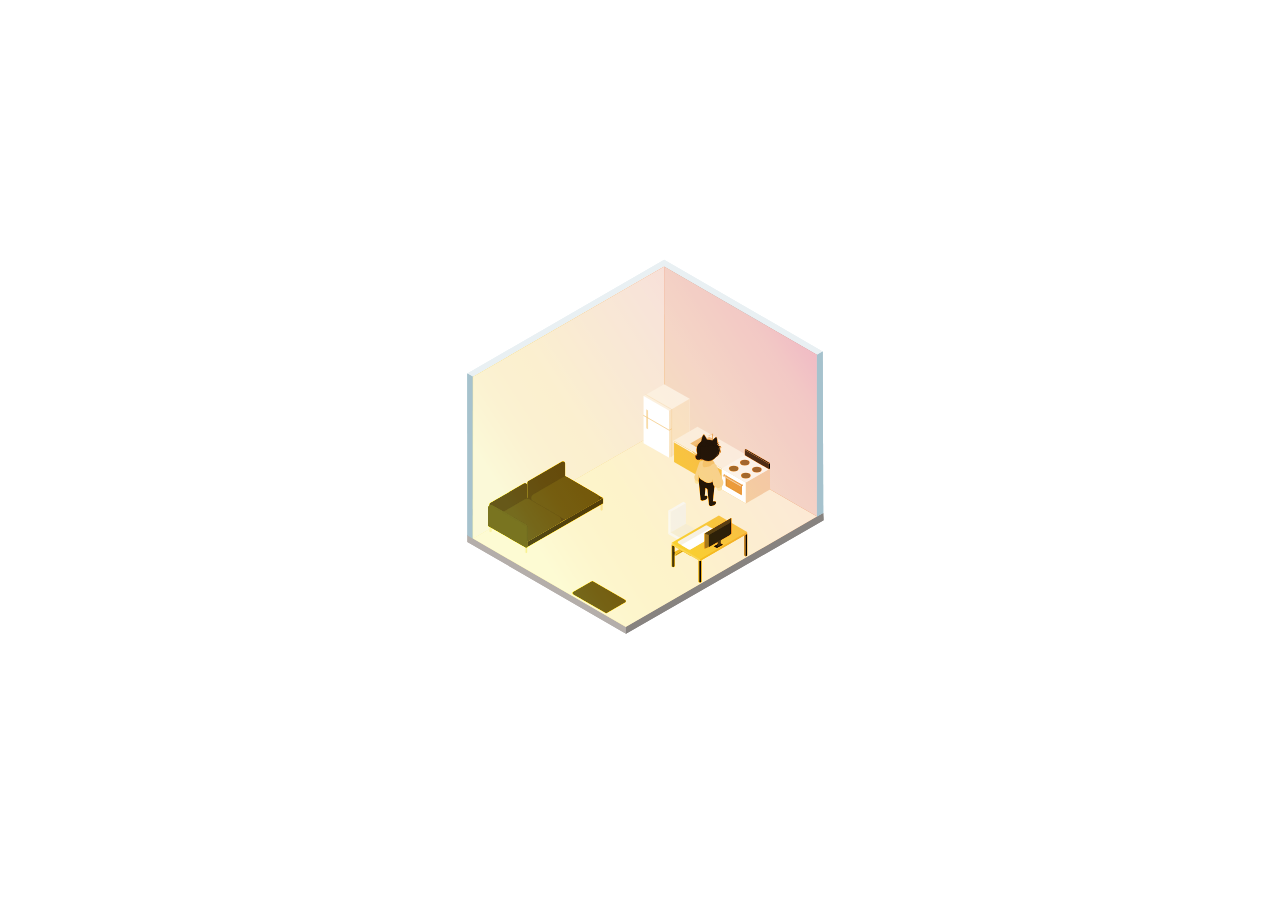
==== commit 6b136dac: "Hopefully reverted back to previous state" ====
--- a/css-loading-animation/index.html
+++ b/css-loading-animation/index.html
@@ -61,6 +61,10 @@
         animation: cycle 18s ease-in 12s infinite;
       }
 
+      #room {
+        z-index: -1;
+      }
+
       @keyframes cycle {
         0% {
           opacity: 0%
@@ -1765,7 +1769,401 @@
             </g>
           </svg>
               
-          
+          <svg id="room" xmlns="http://www.w3.org/2000/svg" viewBox="0 0 1247.8896 1224">
+            <defs>
+              <style>
+                .cls-1 {
+                  isolation: isolate;
+                }
+          
+                .cls-2 {
+                  opacity: 0.5;
+                }
+          
+                .cls-3 {
+                  mix-blend-mode: multiply;
+                  opacity: 0.65;
+                }
+          
+                .cls-4 {
+                  fill: #b4aeaa;
+                }
+          
+                .cls-5 {
+                  fill: #e9f0f3;
+                }
+          
+                .cls-6 {
+                  fill: #f0e8e2;
+                }
+          
+                .cls-7 {
+                  fill: #d8e0e5;
+                }
+          
+                .cls-8 {
+                  fill: #c4d0d8;
+                }
+          
+                .cls-9 {
+                  fill: #878380;
+                }
+          
+                .cls-10 {
+                  fill: #a6c2cd;
+                }
+          
+                .cls-11 {
+                  fill: #b3b3b3;
+                }
+          
+                .cls-12, .cls-41 {
+                  fill: gray;
+                }
+          
+                .cls-13 {
+                  fill: #666;
+                }
+          
+                .cls-14 {
+                  fill: #303030;
+                }
+          
+                .cls-15 {
+                  fill: #b3e1e5;
+                }
+          
+                .cls-16 {
+                  fill: #8baeb3;
+                }
+          
+                .cls-17 {
+                  fill: #d5f1f5;
+                }
+          
+                .cls-18 {
+                  fill: #b9e8ef;
+                }
+          
+                .cls-19 {
+                  fill: #e1f3f5;
+                }
+          
+                .cls-20 {
+                  fill: #353030;
+                }
+          
+                .cls-21 {
+                  fill: #3d3a3a;
+                }
+          
+                .cls-22 {
+                  fill: #cdcdcd;
+                }
+          
+                .cls-23 {
+                  fill: #b4b4b4;
+                }
+          
+                .cls-24 {
+                  fill: #3f3f3f;
+                }
+          
+                .cls-25 {
+                  fill: #2b2828;
+                }
+          
+                .cls-26 {
+                  fill: #ebebeb;
+                }
+          
+                .cls-27 {
+                  fill: #fff;
+                }
+          
+                .cls-28 {
+                  fill: #cbcbcb;
+                }
+          
+                .cls-29 {
+                  fill: #d8d8d8;
+                }
+          
+                .cls-30, .cls-31 {
+                  fill: none;
+                  stroke: #b0b0b0;
+                  stroke-miterlimit: 10;
+                }
+          
+                .cls-30, .cls-31, .cls-41 {
+                  stroke-linecap: round;
+                }
+          
+                .cls-30 {
+                  stroke-width: 0.75px;
+                }
+          
+                .cls-31, .cls-41 {
+                  stroke-width: 2px;
+                }
+          
+                .cls-32 {
+                  fill: #d1d1d1;
+                }
+          
+                .cls-33 {
+                  fill: #e8e8e8;
+                }
+          
+                .cls-34 {
+                  fill: #ceab89;
+                }
+          
+                .cls-35 {
+                  fill: #aaaaa9;
+                }
+          
+                .cls-36 {
+                  fill: #999997;
+                }
+          
+                .cls-37 {
+                  fill: #adadac;
+                }
+          
+                .cls-38 {
+                  fill: #c1c1c1;
+                }
+          
+                .cls-39 {
+                  fill: #efefef;
+                }
+          
+                .cls-40 {
+                  fill: #f0f0f0;
+                }
+          
+                .cls-41 {
+                  stroke: #686868;
+                  stroke-linejoin: round;
+                }
+          
+                .cls-42 {
+                  fill: #595959;
+                }
+          
+                .cls-43 {
+                  fill: #f9f9f9;
+                }
+          
+                .cls-44 {
+                  fill: #2b2727;
+                }
+          
+                .cls-45 {
+                  fill: #20201d;
+                }
+          
+                .cls-46 {
+                  fill: #9d9d9d;
+                }
+          
+                .cls-47 {
+                  fill: #696969;
+                }
+          
+                .cls-48 {
+                  fill: #b3b3b1;
+                }
+          
+                .cls-49 {
+                  fill: #cccccb;
+                }
+          
+                .cls-50 {
+                  fill: #e0e0e0;
+                }
+          
+                .cls-51 {
+                  fill: #999998;
+                }
+          
+                .cls-52 {
+                  fill: #737372;
+                }
+          
+                .cls-53 {
+                  fill: #d6b79d;
+                }
+          
+                .cls-54 {
+                  fill: #b28d6f;
+                }
+          
+                .cls-55 {
+                  fill: #181818;
+                }
+          
+                .cls-56 {
+                  fill: #0c0c0c;
+                }
+          
+                .cls-57 {
+                  fill: #242424;
+                }
+              </style>
+            </defs>
+            <g class="cls-1">
+              <g id="room-base">
+                <g>
+                  <g>
+                    <polygon class="cls-4" points="154.462 821.011 154.462 840.258 585.759 1090.117 585.756 1071.567 154.462 821.011"/>
+                    <polygon class="cls-5" points="1120.732 322.189 1105.415 331.032 689.748 90.927 169.794 391.118 154.255 382.15 689.716 72.72 1120.732 322.189"/>
+                    <polygon class="cls-6" points="169.526 830.859 689.797 530.751 1105.71 771.37 585.756 1071.567 169.526 830.859"/>
+                    <polygon class="cls-7" points="169.794 391.118 689.748 90.927 689.737 531.476 169.794 831.409 169.794 391.118"/>
+                    <polygon class="cls-8" points="1105.673 331.105 1105.71 771.37 690.028 531.322 689.748 90.927 1105.673 331.105"/>
+                    <polygon class="cls-9" points="585.759 1090.117 1123.305 781.621 1122.389 761.741 585.759 1071.567 585.759 1090.117"/>
+                    <polygon class="cls-10" points="169.795 831.357 154.463 822.556 154.256 382.098 169.795 391.066 169.795 831.357"/>
+                    <polygon class="cls-10" points="1105.71 331.084 1121.027 322.24 1122.389 761.741 1105.71 771.37 1105.71 331.084"/>
+                  </g>
+                  <g>
+                    <g>
+                      <polygon class="cls-11" points="713.583 874.445 713.583 869.884 720.45 873.848 720.45 878.41 713.583 874.445"/>
+                      <g>
+                        <polygon class="cls-12" points="741.05 854.026 761.65 842.133 768.516 846.097 747.916 857.991 768.516 869.884 761.65 873.848 741.05 861.955 720.45 873.848 713.583 869.884 734.183 857.991 713.583 846.097 720.45 842.133 741.05 854.026"/>
+                        <polygon class="cls-13" points="720.45 878.41 720.45 873.848 741.05 861.955 761.65 873.848 761.65 878.41 741.05 866.516 720.45 878.41"/>
+                        <polygon class="cls-14" points="761.65 878.41 761.65 873.848 768.516 869.884 768.516 874.445 761.65 878.41"/>
+                        <polygon class="cls-11" points="713.583 850.659 713.583 846.097 734.183 857.962 730.253 860.26 713.583 850.659"/>
+                        <polygon class="cls-14" points="751.818 860.243 747.916 857.991 768.516 846.097 768.516 850.659 751.818 860.243"/>
+                        <polygon class="cls-13" points="734.183 857.962 734.183 818.658 741.05 822.311 741.05 861.955 734.183 857.962"/>
+                        <polygon class="cls-14" points="747.916 857.991 747.916 818.658 741.05 822.311 741.05 861.955 747.916 857.991"/>
+                      </g>
+                    </g>
+                    <g>
+                      <g>
+                        <polygon class="cls-15" points="707.628 814.612 748.828 790.826 790.028 814.612 748.828 838.399 707.628 814.612"/>
+                        <polygon class="cls-16" points="748.828 846.328 748.828 838.399 790.028 814.612 790.028 822.541 748.828 846.328"/>
+                        <polygon class="cls-17" points="700.762 818.577 707.628 814.612 748.828 838.399 748.828 846.328 700.762 818.577"/>
+                      </g>
+                      <g>
+                        <polygon class="cls-18" points="707.628 814.612 707.628 759.11 748.814 735.238 748.828 790.826 707.628 814.612"/>
+                        <polygon class="cls-19" points="707.628 814.612 707.628 759.11 700.776 755.117 700.762 818.577 707.628 814.612"/>
+                        <polygon class="cls-17" points="741.915 731.332 748.814 735.238 707.628 759.11 700.776 755.117 741.915 731.332"/>
+                      </g>
+                    </g>
+                  </g>
+                  <g>
+                    <polygon class="cls-20" points="420.344 660.879 317.095 720.489 213.847 780.1 317.095 839.71 420.344 780.1 523.592 720.489 420.344 660.879"/>
+                    <g>
+                      <path class="cls-20" d="M213.84733,795.21116l-.00013-56.34861a5.83046,5.83046,0,0,1,2.91524-5.04935l91.5873-52.87793a5.83047,5.83047,0,0,1,8.74571,5.04934l0,49.61611Z"/>
+                      <path class="cls-20" d="M317.09558,735.60073l-.00013-56.13061a5.84645,5.84645,0,0,1,2.92323-5.06319L411.574,621.54746a5.84644,5.84644,0,0,1,8.76967,5.06317v49.37966Z"/>
+                      <path class="cls-21" d="M414.99025,663.96984l-81.834,47.2468a10.70718,10.70718,0,0,0,0,18.54538l81.834,47.2469a10.7072,10.7072,0,0,0,10.70718,0l81.83391-47.24684a10.70718,10.70718,0,0,0,0-18.54537l-81.83392-47.24687A10.70718,10.70718,0,0,0,414.99025,663.96984Z"/>
+                      <g>
+                        <polygon class="cls-22" points="213.847 812.223 216.982 814.033 216.982 797.06 213.847 795.251 213.847 812.223"/>
+                        <polygon class="cls-23" points="220.195 795.211 216.983 797.065 216.983 814.073 220.181 812.226 220.195 795.211"/>
+                      </g>
+                      <path class="cls-21" d="M230.47073,770.50223l81.08356-46.81371a11.08231,11.08231,0,0,1,11.08231,0l81.08376,46.81374a11.0823,11.0823,0,0,1,0,19.19512l-81.08388,46.81369a11.08231,11.08231,0,0,1-11.08231,0l-81.08344-46.81372A11.08231,11.08231,0,0,1,230.47073,770.50223Z"/>
+                      <path class="cls-24" d="M317.09531,854.82163l-103.248-59.61047-.00011-50.20433a5.50325,5.50325,0,0,1,8.24557-4.77134l92.2416,53.01606a5.50326,5.50326,0,0,1,2.76092,4.77132Z"/>
+                      <g>
+                        <polygon class="cls-22" points="310.787 869.194 313.922 871.005 313.922 854.032 310.787 852.222 310.787 869.194"/>
+                        <polygon class="cls-23" points="317.134 852.183 313.922 854.036 313.922 871.044 317.121 869.197 317.134 852.183"/>
+                      </g>
+                      <path class="cls-24" d="M313.93621,856.40113l-103.248-59.61048-.00011-50.20433a5.50326,5.50326,0,0,1,8.24558-4.77133l92.24159,53.01606a5.50325,5.50325,0,0,1,2.76093,4.77131Z"/>
+                      <g>
+                        <polygon class="cls-22" points="515.638 753.308 518.773 755.118 518.773 738.145 515.638 736.336 515.638 753.308"/>
+                        <polygon class="cls-23" points="521.986 736.296 518.774 738.15 518.774 755.158 521.972 753.311 521.986 736.296"/>
+                      </g>
+                      <polygon class="cls-25" points="317.095 839.71 523.592 720.489 523.592 735.601 317.095 854.822 317.095 839.71"/>
+                      <polygon class="cls-24" points="317.096 854.826 313.936 856.401 313.936 799.602 317.095 798.023 317.096 854.826"/>
+                    </g>
+                  </g>
+                  <g>
+                    <g>
+                      <polygon class="cls-26" points="633.759 443.291 689.455 411.135 759.075 450.875 759.075 579.498 703.379 611.654 633.759 571.915 633.759 443.291"/>
+                      <polygon class="cls-27" points="703.379 611.654 703.379 483.486 633.759 443.291 633.759 571.915 703.379 611.654"/>
+                      <polygon class="cls-28" points="645.883 482.481 645.866 533.619 640.939 530.804 640.956 479.637 645.883 482.481"/>
+                    </g>
+                    <polygon class="cls-29" points="703.379 483.486 759.075 450.875 759.075 579.498 703.379 611.654 703.379 483.486"/>
+                    <polyline class="cls-30" points="709.901 608.394 709.901 479.838 640.07 439.803"/>
+                    <polyline class="cls-31" points="709.901 532.961 703.379 536.514 633.759 496.319"/>
+                  </g>
+                  <g>
+                    <polygon class="cls-32" points="714.616 568.226 846.082 644.495 911.816 606.544 780.349 530.275 714.616 568.226"/>
+                    <polygon class="cls-33" points="714.616 564.8 911.816 678.653 977.549 640.702 780.349 526.849 714.616 564.8"/>
+                    <polygon class="cls-34" points="716.512 622.776 716.512 565.849 911.816 678.653 911.816 735.58 716.512 622.776"/>
+                    <polygon class="cls-35" points="760.424 572.243 813.011 602.751 846.082 583.775 793.496 553.268 760.424 572.243"/>
+                    <polygon class="cls-36" points="771.153 578.441 813.057 602.751 835.116 589.853 793.212 565.543 771.153 578.441"/>
+                    <polygon class="cls-37" points="805.246 558.377 833.448 574.794 840.507 570.666 812.305 554.25 805.246 558.377"/>
+                    <polygon class="cls-38" points="911.816 678.653 977.549 640.702 977.549 697.629 911.816 735.58 911.816 678.653"/>
+                    <polygon class="cls-39" points="714.616 564.8 714.616 568.226 846.082 644.495 846.082 640.702 714.616 564.8"/>
+                    <polygon class="cls-40" points="846.082 640.702 911.816 602.751 977.549 640.702 911.816 678.653 846.082 640.702"/>
+                    <polygon class="cls-27" points="846.082 640.702 846.082 697.629 911.816 735.58 911.816 678.653 846.082 640.702"/>
+                    <polygon class="cls-41" points="857.914 660.625 857.914 687.576 899.984 711.865 899.984 684.913 857.914 660.625"/>
+                    <ellipse class="cls-42" cx="911.81575" cy="659.67759" rx="12.98696" ry="7.79217"/>
+                    <ellipse class="cls-42" cx="941.83798" cy="643.54651" rx="12.98696" ry="7.79217"/>
+                    <ellipse class="cls-42" cx="878.94906" cy="640.70206" rx="12.98696" ry="7.79217"/>
+                    <ellipse class="cls-42" cx="908.97127" cy="624.57095" rx="12.98696" ry="7.79217"/>
+                    <polygon class="cls-43" points="911.816 602.751 911.816 587.568 977.549 625.519 977.549 640.702 911.816 602.751"/>
+                    <polygon class="cls-44" points="908.971 604.62 908.971 589.437 974.705 627.388 974.705 642.571 908.971 604.62"/>
+                    <polygon points="977.549 625.519 974.705 627.388 974.705 642.571 977.549 640.702 977.549 625.519"/>
+                    <polygon class="cls-45" points="908.971 589.437 911.816 587.568 977.549 625.519 974.705 627.388 908.971 589.437"/>
+                    <polygon class="cls-46" points="854.088 655.823 849.056 658.71 898.702 687.373 903.735 684.487 902.178 683.588 898.702 685.497 852.154 658.568 855.4 656.58 854.088 655.823"/>
+                    <polygon class="cls-46" points="854.088 658.136 849.056 661.022 898.702 689.686 903.735 686.799 902.178 685.901 898.702 687.81 852.154 660.88 855.4 658.893 854.088 658.136"/>
+                    <polygon class="cls-32" points="849.056 661.022 849.056 658.71 898.702 687.373 898.702 689.686 849.056 661.022"/>
+                    <g>
+                      <polygon class="cls-47" points="903.735 684.487 903.735 686.799 898.702 689.686 898.702 687.373 903.735 684.487"/>
+                      <polygon class="cls-47" points="855.4 658.893 855.4 656.58 852.154 658.568 854.096 659.691 855.4 658.893"/>
+                    </g>
+                    <polygon class="cls-48" points="793.496 553.268 793.212 565.543 835.116 589.853 846.082 583.775 793.496 553.268"/>
+                    <polygon class="cls-49" points="821.005 544.486 822.607 545.287 810.821 552.103 809.219 551.302 821.005 544.486"/>
+                    <polyline class="cls-50" points="810.821 553.045 810.821 552.103 809.219 551.302 809.219 552.174 810.821 553.045"/>
+                    <polygon class="cls-51" points="821.249 546.071 822.607 545.287 822.607 564.742 821.249 565.543 821.249 546.071"/>
+                    <polygon class="cls-51" points="810.821 552.103 810.821 553.045 821.249 547.032 821.249 546.071 810.821 552.103"/>
+                    <polygon class="cls-52" points="819.647 547.955 821.249 547.032 821.249 565.543 819.647 564.742 819.647 547.955"/>
+                  </g>
+                  <path class="cls-21" d="M442.20741,975.75559l49.89019-28.642a4.42237,4.42237,0,0,1,4.41879.00873l87.06118,50.44026a4.42237,4.42237,0,0,1,.00727,7.64887l-49.1407,28.59529a4.42242,4.42242,0,0,1-4.42546.0133L442.208,983.42648A4.42237,4.42237,0,0,1,442.20741,975.75559Z"/>
+                </g>
+                <g>
+                  <g>
+                    <polygon points="718.06 847.631 714.122 849.905 714.122 909.188 718.06 906.915 718.06 847.631"/>
+                    <polygon class="cls-14" points="710.184 906.915 710.184 847.631 714.122 849.905 714.122 909.188 710.184 906.915"/>
+                  </g>
+                  <g>
+                    <polygon points="791.133 889.82 787.195 892.094 787.195 951.377 791.133 949.104 791.133 889.82"/>
+                    <polygon class="cls-14" points="783.257 949.104 783.257 889.82 787.195 892.094 787.195 951.377 783.257 949.104"/>
+                  </g>
+                  <g>
+                    <polygon points="915.548 818.093 911.61 820.367 911.61 879.65 915.548 877.377 915.548 818.093"/>
+                    <polygon class="cls-14" points="907.672 877.377 907.672 818.093 911.61 820.367 911.61 879.65 907.672 877.377"/>
+                  </g>
+                  <polygon class="cls-34" points="710.184 847.631 838.536 773.527 915.368 818.093 787.195 892.094 710.184 847.631"/>
+                  <polygon class="cls-34" points="710.184 842.839 838.536 768.734 915.368 813.301 787.195 887.301 710.184 842.839"/>
+                  <polygon class="cls-53" points="710.184 847.631 710.184 842.839 787.195 887.301 787.195 892.094 710.184 847.631"/>
+                  <polygon class="cls-54" points="915.368 813.301 915.368 818.093 787.195 892.094 787.195 887.301 915.368 813.301"/>
+                  <g>
+                    <path class="cls-18" d="M728.07377,838.7341l73.14076-42.76117a6.46127,6.46127,0,0,1,6.46127,0l22.61756,13.05825a6.46126,6.46126,0,0,1,0,11.19124l-68.08226,39.84046a6.46127,6.46127,0,0,1-6.46123,0l-27.67607-15.9786A3.08893,3.08893,0,0,1,728.07377,838.7341Z"/>
+                    <path class="cls-27" d="M817.07822,801.40141l22.90713,13.22539-77.684,45.38394a6.64183,6.64183,0,0,1-6.64182,0L736.135,848.73838Z"/>
+                  </g>
+                  <g>
+                    <polygon class="cls-14" points="799.664 817.064 872.098 775.244 872.098 817.064 799.664 858.884 799.664 817.064"/>
+                    <polygon class="cls-55" points="811.086 821.243 869.034 787.787 869.033 821.243 811.086 854.699 811.086 821.243"/>
+                    <polygon class="cls-56" points="824.769 851.818 841.163 842.353 849.362 847.118 833.164 856.459 824.769 851.818"/>
+                    <polygon class="cls-56" points="824.769 852.41 841.163 842.945 849.362 847.709 833.164 857.051 824.769 852.41"/>
+                    <polygon class="cls-57" points="834.612 853.067 834.612 838.757 843.906 833.391 843.906 847.677 834.612 853.067"/>
+                    <polygon class="cls-14" points="799.664 817.064 811.086 821.243 869.034 787.787 872.098 775.244 799.664 817.064"/>
+                    <polygon class="cls-42" points="811.086 854.699 799.664 858.884 799.664 817.064 811.086 821.243 811.086 854.699"/>
+                    <polygon class="cls-56" points="869.034 787.787 872.098 775.244 872.098 817.064 869.033 821.243 869.034 787.787"/>
+                    <polygon class="cls-57" points="824.769 851.818 824.769 852.41 833.164 857.051 833.164 856.459 824.769 851.818"/>
+                    <polygon points="833.164 856.459 849.362 847.118 849.362 847.709 833.164 857.051 833.164 856.459"/>
+                  </g>
+                </g>
+                <path class="cls-24" d="M314.32555,793.2437a5.50327,5.50327,0,0,1,2.76093,4.77132v56.79876l-103.248-59.61047-.00011-50.20434a5.50326,5.50326,0,0,1,8.24558-4.77133"/>
+                <line class="cls-24" x1="222.08396" y1="740.22764" x2="314.32555" y2="793.2437"/>
+                <path class="cls-24" d="M313.92737,856.39328l-103.248-59.61048-.00011-50.20433a5.50325,5.50325,0,0,1,8.24557-4.77133l92.24159,53.01606a5.50323,5.50323,0,0,1,2.76093,4.77131Z"/>
+                <polygon class="cls-24" points="317.087 854.818 313.927 856.393 313.927 799.595 317.086 798.015 317.087 854.818"/>
+              </g>
+            </g>
+          </svg>
             
         </div>
 
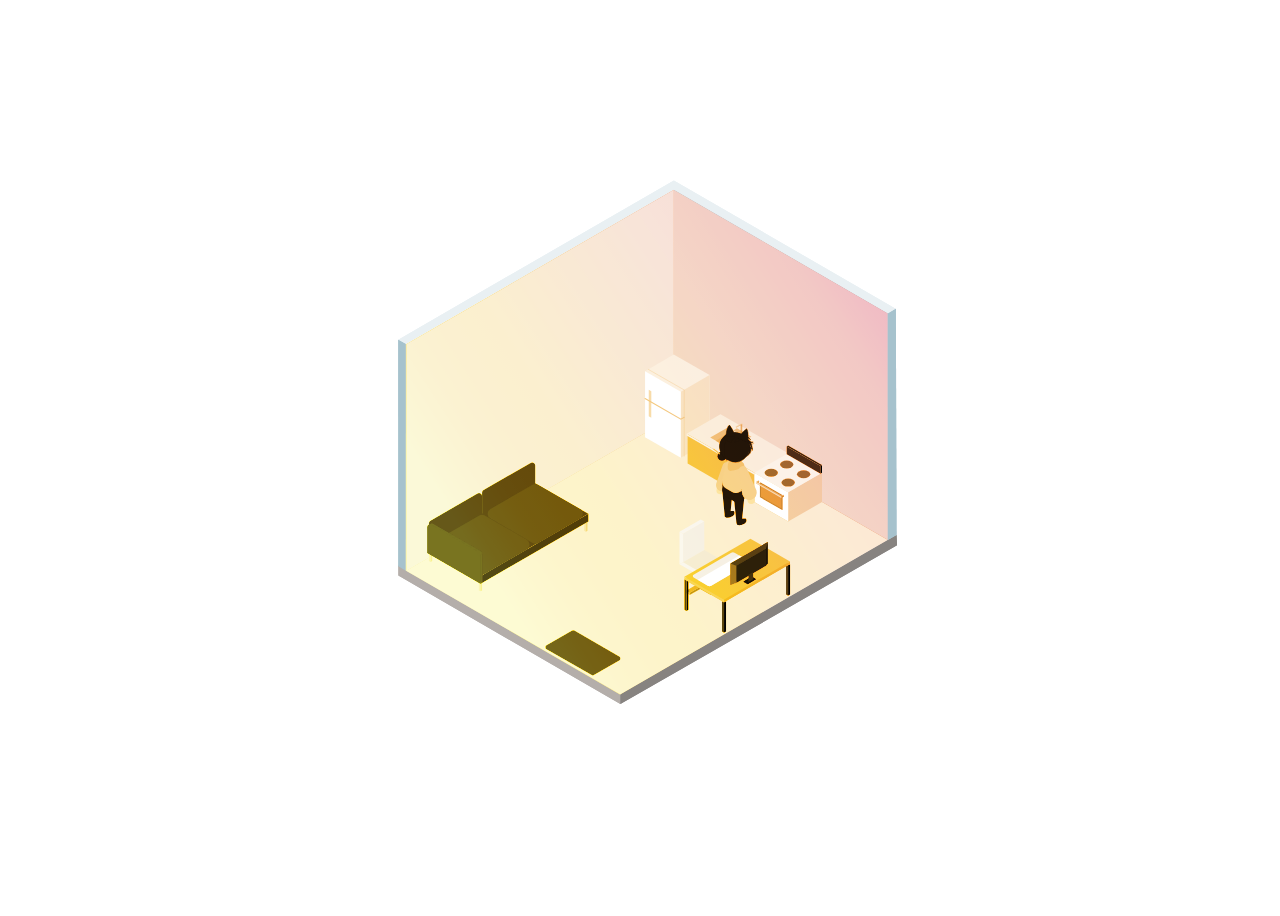
==== commit 313149b5: "Fixed day/night cycling, began animating character" ====
--- a/css-loading-animation/index.html
+++ b/css-loading-animation/index.html
@@ -3,6 +3,7 @@
   <head>
     <meta charset="UTF-8" />
     <meta name="viewport" content="width=device-width, initial-scale=1.0" />
+
     <title>CSS Loading Animation</title>
     <style>
       .container {
@@ -19,64 +20,100 @@
         left: 50%;
         top: 50%;
         transform: translate(-50%, -50%);
-        width: 50vw;
-        height: 50vh;
+        width: 70vw;
+        height: 70vh;
       }
 
-      /* #svg-morning {
-        opacity: 100%;
+      #svg-morning {
+        /* display: none; */
+        /* animation: morning 15s ease-in-out infinite; */
       }
 
       #svg-dusk {
-        opacity: 0%;
+        /* animation: dusk 15s ease-in-out infinite; */
+        display: none;
       }
 
       #svg-night {
-        opacity: 0%;
-      } */
-
-      /* #Orange_Yellow {
-        animation: cycle 12s ease-in-out infinite;
-      }
-
-      #dusk-linear-gradient {
-        animation: cycle 12s ease-in-out 3s infinite;
-      }
-
-      #night-linear-gradient {
-        animation: cycle 12s ease-in-out 3s infinite;
-      } */
-
-      #svg-morning {
-        animation: cycle 18s ease-in infinite;
-      }
-
-      #svg-dusk {
-        opacity: 0%;
-        animation: cycle 18s ease-in 6s infinite;
-      }
-
-      #svg-night {
-        opacity: 0%;
-        animation: cycle 18s ease-in 12s infinite;
+        display: none;
+        /* animation: night 15s ease-in-out infinite; */
       }
 
       #room {
         z-index: -1;
       }
 
-      @keyframes cycle {
+      #log-stand-armR {
+        animation: cook 3s linear reverse infinite;
+        transform-origin: top left;
+      }
+
+      @keyframes cook {
         0% {
-          opacity: 0%
+          transform: rotateY(0deg) rotateZ(0deg) ;
         }
         50% {
-          opacity: 100%
+          transform: rotateZ(-1deg) rotateY(5deg) ;
         }
         100% {
-          opacity: 0%
+          transform: rotateY(0deg) rotateZ(0deg) ;
         }
+      }
 
+      @keyframes morning {
+      0% {
+        opacity: 0%
       }
+      25% {
+        opacity: 0%
+      }
+      50% {
+        opacity: 0%
+      }
+      75% {
+        opacity: 100%
+      }
+      100% {
+        opacity: 0%
+      }
+      } 
+
+      @keyframes dusk {
+      0% {
+        opacity: 0%
+      }
+      25% {
+        opacity: 100%
+      }
+      50% {
+        opacity: 0%
+      }
+      75% {
+        opacity: 0%
+      }
+      100% {
+        opacity: 0%
+      }
+      } 
+
+      @keyframes night {
+      0% {
+        opacity: 0%
+      }
+      25% {
+        opacity: 0%
+      }
+      50% {
+        opacity: 100%
+      }
+      75% {
+        opacity: 0%
+      }
+      100% {
+        opacity: 0%
+      }
+      } 
+
       
     </style>
   </head>
@@ -2167,13 +2204,6 @@
             
         </div>
 
-      <p>Loading...</p>
-      <!-- <div class="turntable">
-        <div class="animated-el"></div>
-        <div class="animated-el"></div>
-        <div class="animated-el"></div>
-        <div class="animated-el"></div>
-      </div>   -->
     </div>
   </body>
 </html>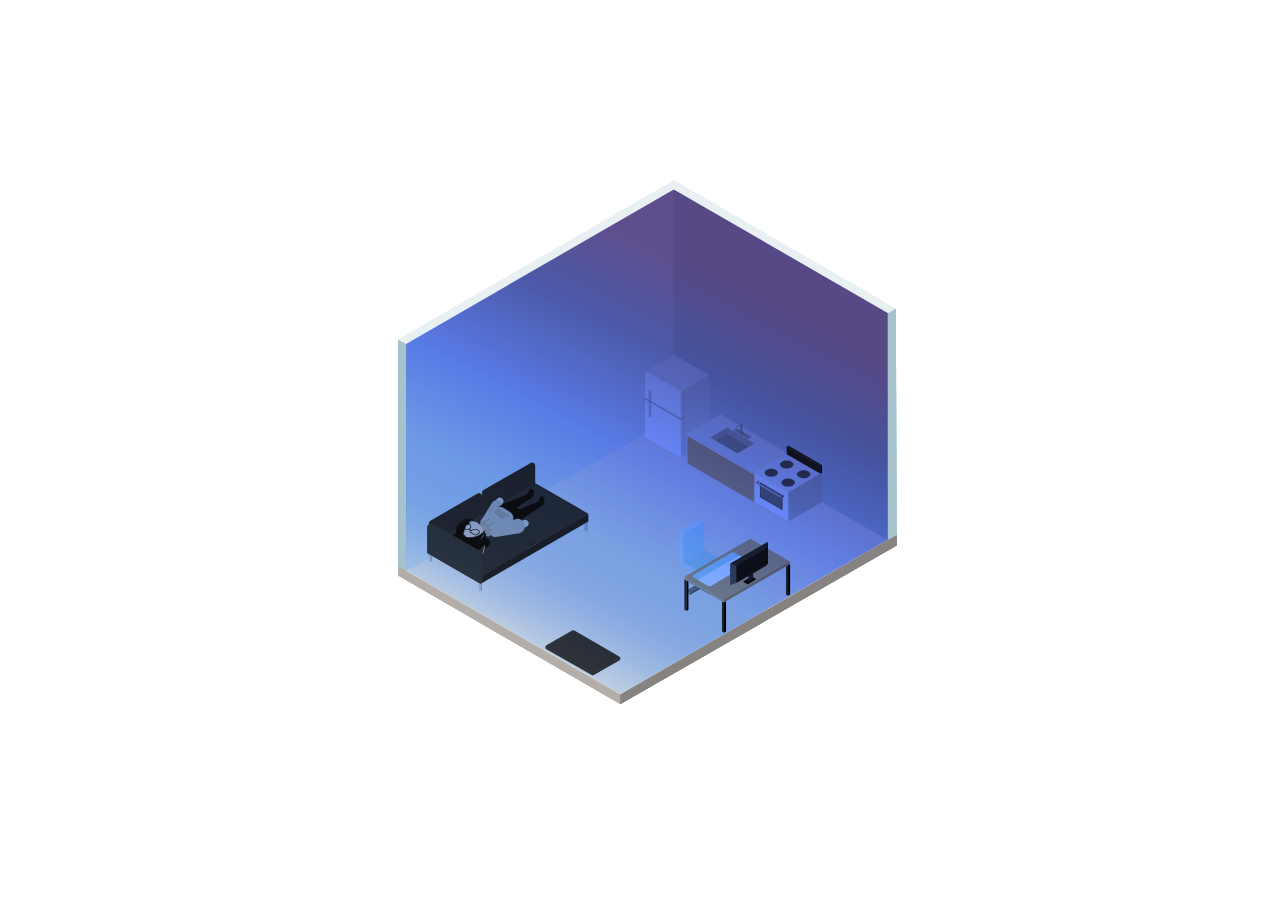
==== commit 2cb63f1e: "Turned animations back on so the website has a functional version" ====
--- a/css-loading-animation/index.html
+++ b/css-loading-animation/index.html
@@ -26,17 +26,17 @@
 
       #svg-morning {
         /* display: none; */
-        /* animation: morning 15s ease-in-out infinite; */
+        animation: morning 15s ease-in-out infinite;
       }
 
       #svg-dusk {
-        /* animation: dusk 15s ease-in-out infinite; */
-        display: none;
+        animation: dusk 15s ease-in-out infinite;
+        /* display: none; */
       }
 
       #svg-night {
-        display: none;
-        /* animation: night 15s ease-in-out infinite; */
+        /* display: none; */
+        animation: night 15s ease-in-out infinite;
       }
 
       #room {
@@ -44,19 +44,21 @@
       }
 
       #log-stand-armR {
-        animation: cook 3s linear reverse infinite;
-        transform-origin: top left;
+        /* animation: cook 5s linear infinite; */
+        /* transform-origin: bottom right; */
       }
+
+      
 
       @keyframes cook {
         0% {
-          transform: rotateY(0deg) rotateZ(0deg) ;
+          transform: rotateZ(0deg);
         }
         50% {
-          transform: rotateZ(-1deg) rotateY(5deg) ;
+          transform: rotateZ(360deg);
         }
         100% {
-          transform: rotateY(0deg) rotateZ(0deg) ;
+          transform: rotateZ(0deg);
         }
       }
 
